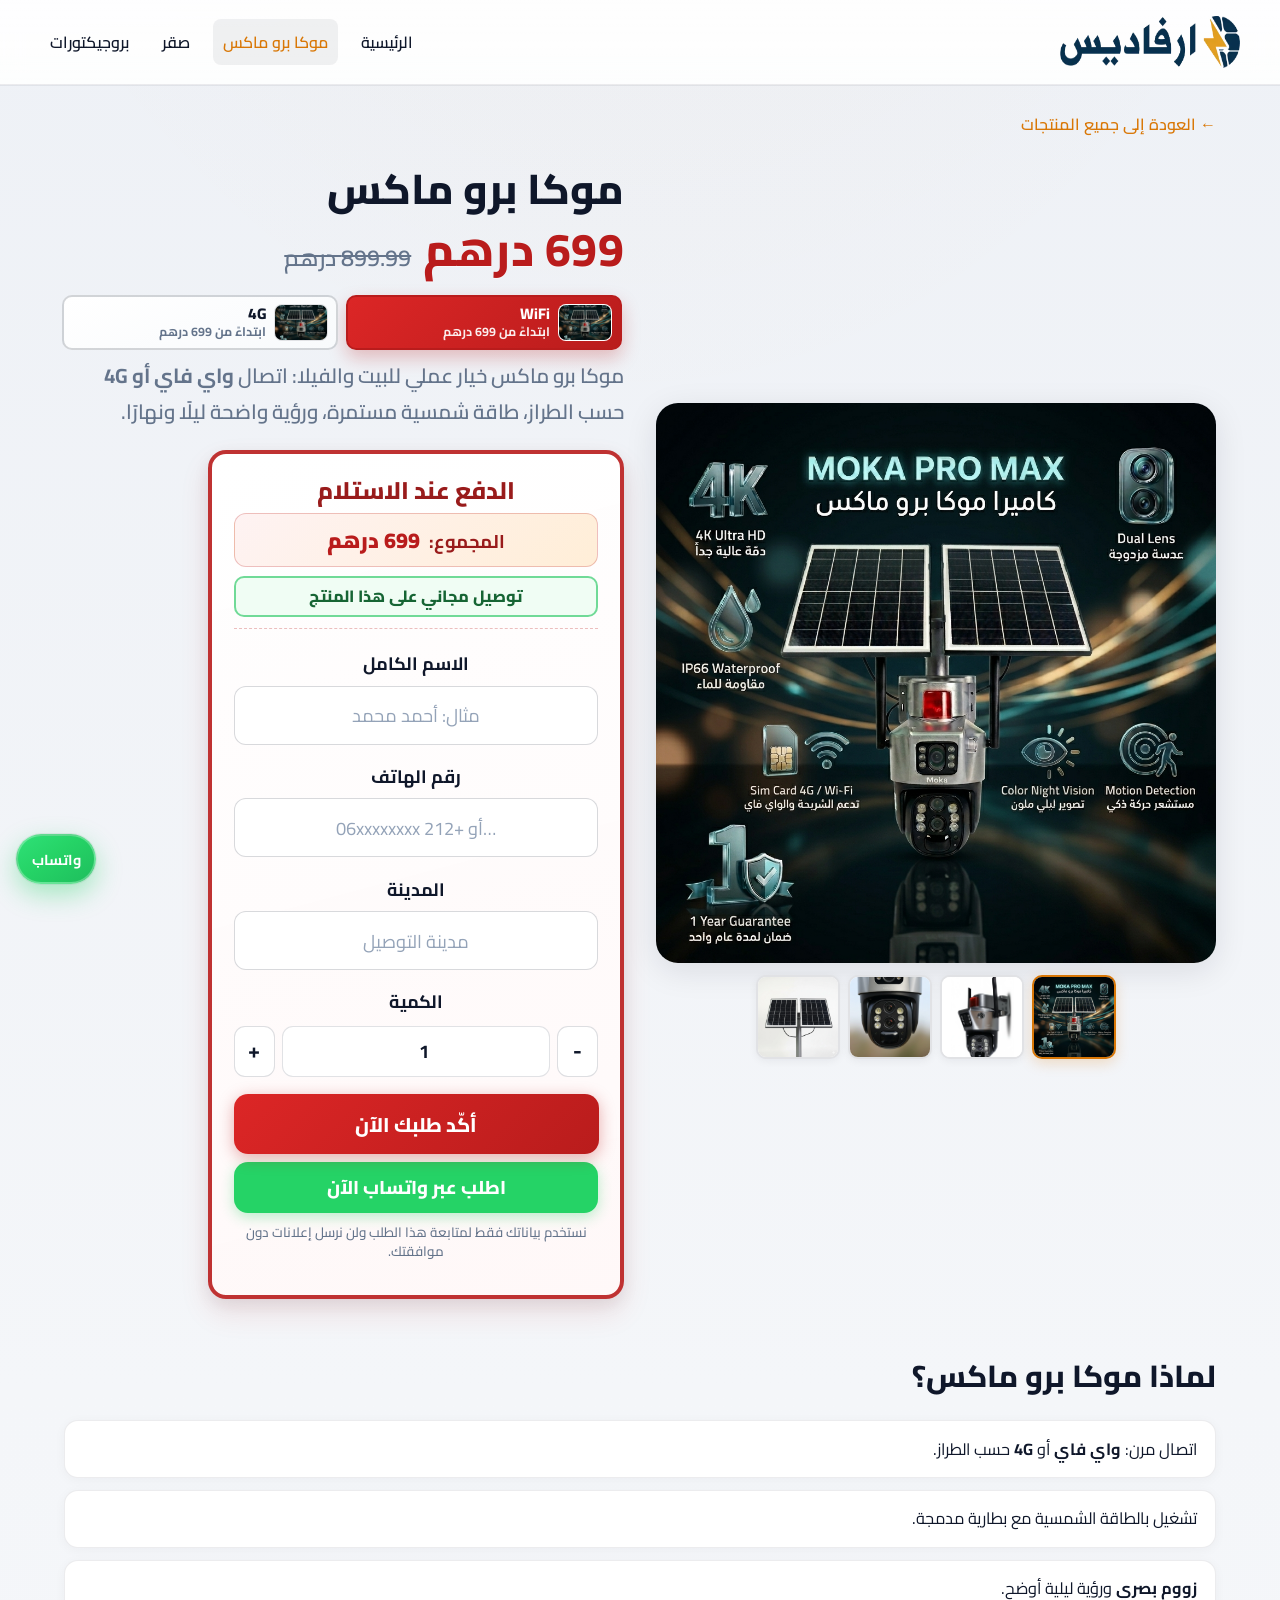
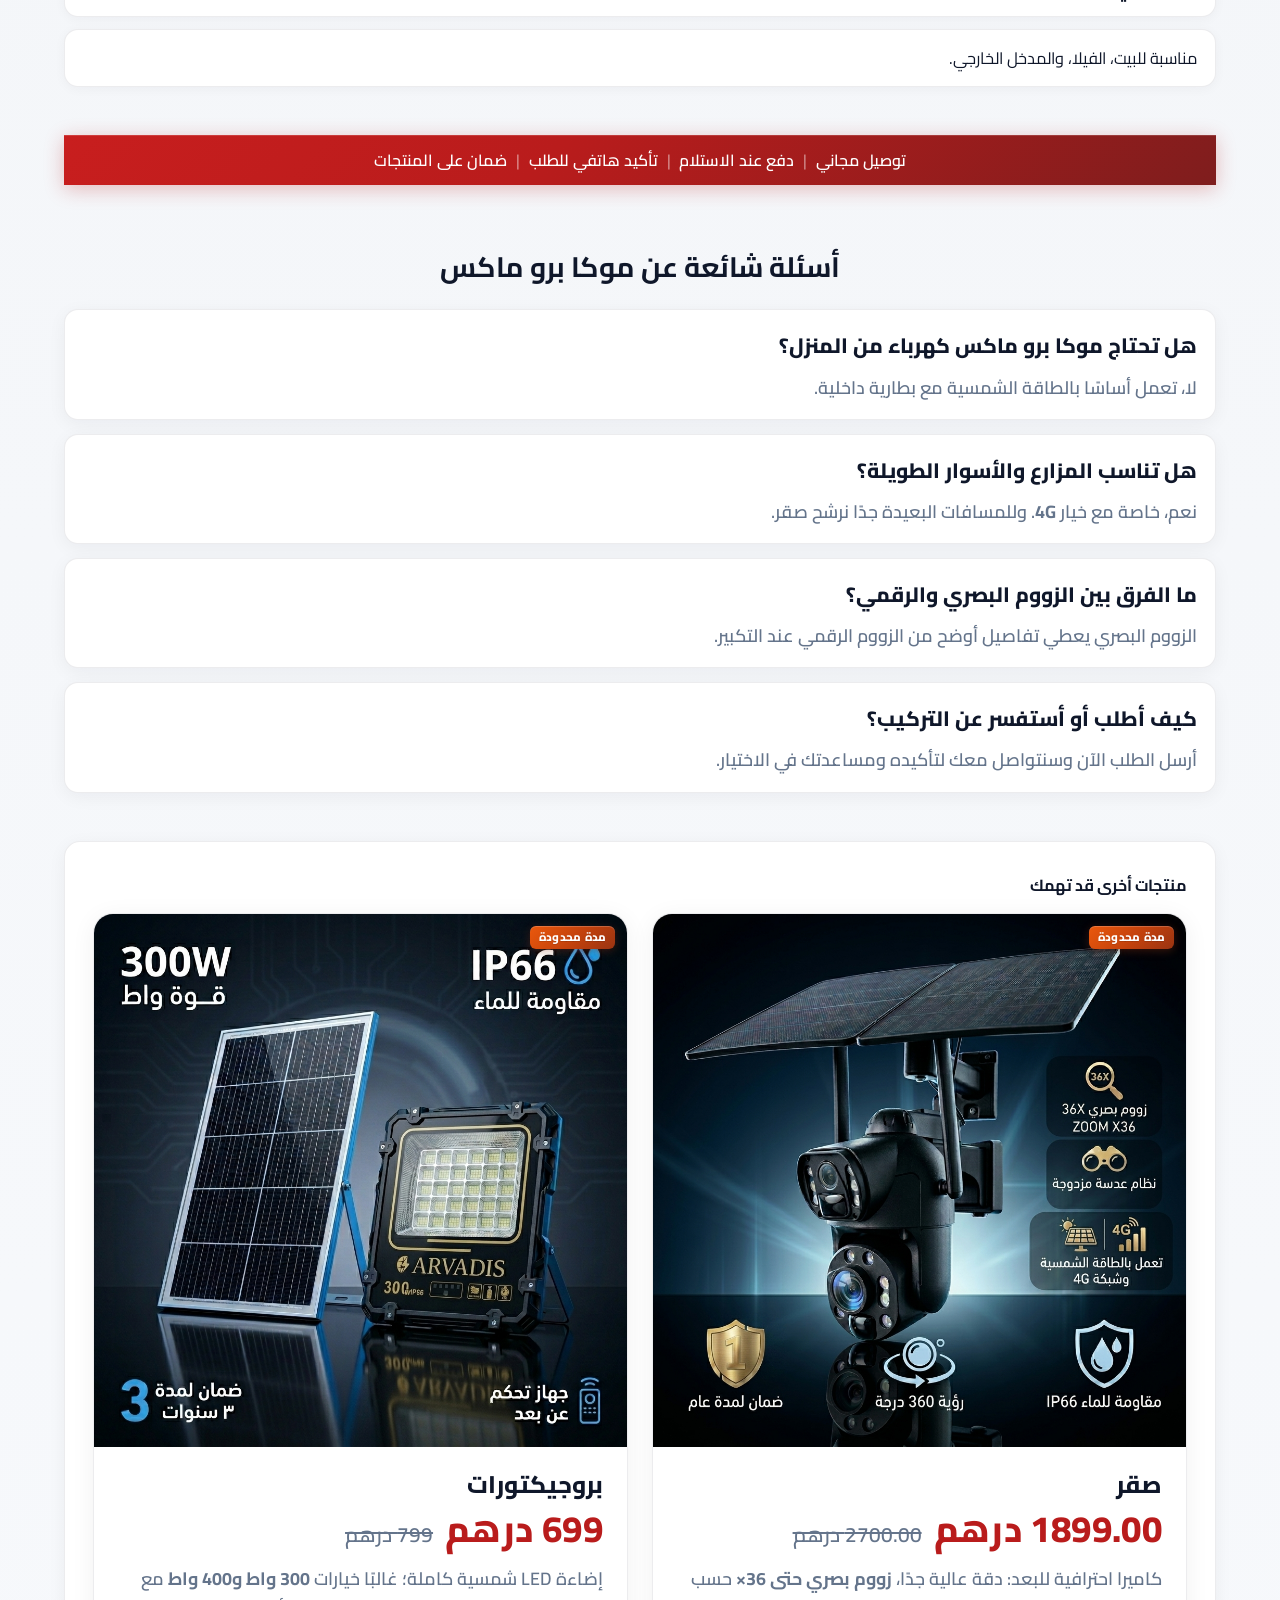
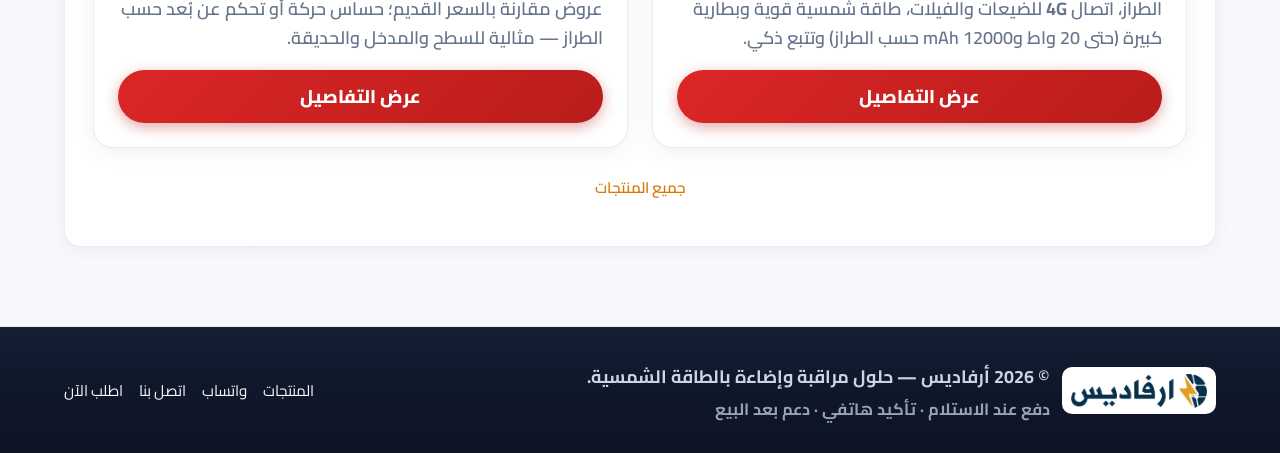
==== moka.html @ 44c6f528 "Use same image for Moka 4G variant. Set the Moka 4G variant thumbnail and selected image source to m" ====
<!DOCTYPE html>
<html lang="ar" dir="rtl">
  <head>
    <meta charset="UTF-8" />
    <meta
      name="viewport"
      content="width=device-width, initial-scale=1.0, viewport-fit=cover"
    />
    <meta name="theme-color" content="#0f172a" />
    <meta
      name="description"
      content="موكا برو ماكس من أرفاديس: كاميرا شمسية مع واي فاي أو 4G، لوحان شمسيان، زووم بصري ورؤية ليلية محسّنة. من 699 درهم."
    />
    <link rel="canonical" href="https://arvadis.ma/moka.html" />
    <meta property="og:type" content="product" />
    <meta property="og:locale" content="ar_MA" />
    <meta property="og:site_name" content="أرفاديس" />
    <meta property="og:title" content="موكا برو ماكس | أرفاديس" />
    <meta
      property="og:description"
      content="موكا برو ماكس: كاميرا شمسية للمنزل والفيلا مع الدفع عند الاستلام."
    />
    <meta property="og:url" content="https://arvadis.ma/moka.html" />
    <meta property="og:image" content="https://arvadis.ma/img/Moka%20Pro%20Max/MOKA.webp" />
    <meta name="twitter:card" content="summary_large_image" />
    <title>موكا برو ماكس | أرفاديس</title>
    <link rel="preconnect" href="https://fonts.googleapis.com" />
    <link rel="preconnect" href="https://fonts.gstatic.com" crossorigin />
    <link
      href="https://fonts.googleapis.com/css2?family=Cairo:wght@400;500;600;700&display=swap"
      rel="stylesheet"
    />
    <!-- Meta Pixel Code -->
    <script>
      !function(f,b,e,v,n,t,s)
      {if(f.fbq)return;n=f.fbq=function(){n.callMethod?
      n.callMethod.apply(n,arguments):n.queue.push(arguments)};
      if(!f._fbq)f._fbq=n;n.push=n;n.loaded=!0;n.version='2.0';
      n.queue=[];t=b.createElement(e);t.async=!0;
      t.src=v;s=b.getElementsByTagName(e)[0];
      s.parentNode.insertBefore(t,s)}(window, document,'script',
      'https://connect.facebook.net/en_US/fbevents.js');
      fbq('init', '1508733600781030');
      fbq('track', 'PageView');
    </script>
    <noscript><img height="1" width="1" style="display:none"
      src="https://www.facebook.com/tr?id=1508733600781030&ev=PageView&noscript=1"
    /></noscript>
    <!-- End Meta Pixel Code -->
    <link rel="stylesheet" href="site.css" />
    <script type="application/ld+json">
      {
        "@context": "https://schema.org",
        "@type": "Product",
        "name": "موكا برو ماكس",
        "image": ["https://arvadis.ma/img/Moka%20Pro%20Max/MOKA.webp"],
        "brand": { "@type": "Brand", "name": "أرفاديس" },
        "offers": {
          "@type": "Offer",
          "priceCurrency": "MAD",
          "price": "699",
          "availability": "https://schema.org/InStock"
        }
      }
    </script>
    <script type="application/ld+json">
      {
        "@context": "https://schema.org",
        "@type": "FAQPage",
        "mainEntity": [
          {
            "@type": "Question",
            "name": "هل تحتاج موكا برو ماكس كهرباء من المنزل؟",
            "acceptedAnswer": { "@type": "Answer", "text": "لا، التشغيل الأساسي بالطاقة الشمسية مع بطارية مدمجة." }
          },
          {
            "@type": "Question",
            "name": "كيف أطلب موكا برو ماكس؟",
            "acceptedAnswer": { "@type": "Answer", "text": "املأ نموذج الدفع عند الاستلام وسنتصل بك لتأكيد الطلب." }
          }
        ]
      }
    </script>
  </head>
  <body>
    <a class="skip-link" href="#main-content">تجاوز إلى المحتوى</a>
    <header class="site-header">
      <a class="brand" href="index.html" aria-label="أرفاديس — الرئيسية">
        <img src="ARVADIS-AR-logo.webp" alt="أرفاديس" width="180" height="52" />
      </a>

      <nav class="nav" aria-label="القائمة الرئيسية">
        <a class="nav-link" href="index.html">الرئيسية</a>
        <a
          class="nav-link nav-link--current"
          href="moka.html"
          aria-current="page"
          >موكا برو ماكس</a>
        <a class="nav-link" href="saqr.html">صقر</a>
        <a class="nav-link" href="projectors.html">بروجيكتورات</a>
      </nav>
    </header>

    <main id="main-content" tabindex="-1">
      <div class="landing landing--moka">
        <a class="lp-back" href="index.html#products">← العودة إلى جميع المنتجات</a>

        <section class="landing-hero" aria-labelledby="moka-hero-title">
          <div class="landing-hero__visual" data-lp-gallery>
            <figure class="landing-hero__media">
              <img
                class="lp-gallery__main"
                src="img/Moka Pro Max/MOKA.webp"
                alt="موكا برو ماكس — كاميرا بالطاقة الشمسية"
                width="800"
                height="600"
                decoding="async"
              />
            </figure>
            <div class="lp-thumbs" role="group" aria-label="معرض صور المنتج">
              <button
                type="button"
                class="lp-thumb is-active"
                data-lp-src="img/Moka Pro Max/MOKA.webp"
                data-lp-alt="موكا برو ماكس — الصورة الرئيسية"
                aria-label="عرض: الصورة الرئيسية"
                aria-pressed="true"
              >
                <img src="img/Moka Pro Max/MOKA.webp" alt="" width="120" height="90" loading="lazy" decoding="async" />
              </button>
              <button
                type="button"
                class="lp-thumb"
                data-lp-src="img/Moka Pro Max/3-lenses-2.webp"
                data-lp-alt="موكا برو ماكس — عدسات متعددة"
                aria-label="عرض: عدسات متعددة"
                aria-pressed="false"
              >
                <img src="img/Moka Pro Max/3-lenses-2.webp" alt="" width="120" height="90" loading="lazy" decoding="async" />
              </button>
              <button
                type="button"
                class="lp-thumb"
                data-lp-src="img/Moka Pro Max/G-1.webp"
                data-lp-alt="موكا برو ماكس — زاوية إضافية"
                aria-label="عرض: زاوية إضافية"
                aria-pressed="false"
              >
                <img src="img/Moka Pro Max/G-1.webp" alt="" width="120" height="90" loading="lazy" decoding="async" />
              </button>
              <button
                type="button"
                class="lp-thumb"
                data-lp-src="img/Moka Pro Max/F-2.webp"
                data-lp-alt="موكا برو ماكس — تفاصيل المنتج"
                aria-label="عرض: تفاصيل المنتج"
                aria-pressed="false"
              >
                <img src="img/Moka Pro Max/F-2.webp" alt="" width="120" height="90" loading="lazy" decoding="async" />
              </button>
            </div>
          </div>
          <div class="landing-hero__content" data-moka-root>
            <h1 id="moka-hero-title" class="landing-hero__title">موكا برو ماكس</h1>
            <p class="landing-hero__price">
              <span class="product-card__price-current"
                ><span data-moka-current dir="ltr">699</span>&nbsp;درهم</span>
              <span class="product-card__price-compare"
                ><span data-moka-compare dir="ltr">899.99</span>&nbsp;درهم</span>
            </p>
            <fieldset class="projector-picker__row">
              <legend class="visually-hidden">نوع موكا برو ماكس</legend>
              <label class="projector-picker__btn is-active">
                <input
                  class="projector-picker__input"
                  type="radio"
                  name="moka-variant-main"
                  data-moka-variant
                  data-current="699"
                  data-compare="899.99"
                  data-product-label="موكا برو ماكس — WiFi"
                  data-wa-href="https://wa.me/212691575625?text=%D9%85%D8%B1%D8%AD%D8%A8%D9%8B%D8%A7%D8%8C%20%D8%A3%D8%B1%D9%8A%D8%AF%20%D8%B7%D9%84%D8%A8%20%D9%85%D9%88%D9%83%D8%A7%20%D8%A8%D8%B1%D9%88%20%D9%85%D8%A7%D9%83%D8%B3%20WiFi%20%D9%85%D9%86%20%D8%A3%D8%B1%D9%81%D8%A7%D8%AF%D9%8A%D8%B3.%20%D8%A7%D9%84%D8%B1%D8%AC%D8%A7%D8%A1%20%D8%AA%D8%A3%D9%83%D9%8A%D8%AF%20%D8%A7%D9%84%D8%B3%D8%B9%D8%B1%20%D9%88%D8%A7%D9%84%D8%AA%D9%88%D8%B5%D9%8A%D9%84."
                  data-image-src="img/Moka Pro Max/MOKA.webp"
                  data-image-alt="موكا برو ماكس واي فاي"
                  checked
                />
                <span class="projector-picker__text">
                  <img
                    class="projector-picker__thumb"
                    src="img/Moka Pro Max/MOKA.webp"
                    alt=""
                    width="84"
                    height="58"
                    loading="lazy"
                    decoding="async"
                  />
                  <span class="projector-picker__meta">
                    <span class="projector-picker__label">WiFi</span>
                    <span class="projector-picker__sub">ابتداءً من 699 درهم</span>
                  </span>
                </span>
              </label>
              <label class="projector-picker__btn">
                <input
                  class="projector-picker__input"
                  type="radio"
                  name="moka-variant-main"
                  data-moka-variant
                  data-current="699"
                  data-compare="899.99"
                  data-product-label="موكا برو ماكس — 4G"
                  data-wa-href="https://wa.me/212691575625?text=%D9%85%D8%B1%D8%AD%D8%A8%D9%8B%D8%A7%D8%8C%20%D8%A3%D8%B1%D9%8A%D8%AF%20%D8%B7%D9%84%D8%A8%20%D9%85%D9%88%D9%83%D8%A7%20%D8%A8%D8%B1%D9%88%20%D9%85%D8%A7%D9%83%D8%B3%204G%20%D9%85%D9%86%20%D8%A3%D8%B1%D9%81%D8%A7%D8%AF%D9%8A%D8%B3.%20%D8%A7%D9%84%D8%B1%D8%AC%D8%A7%D8%A1%20%D8%AA%D8%A3%D9%83%D9%8A%D8%AF%20%D8%A7%D9%84%D8%B3%D8%B9%D8%B1%20%D9%88%D8%A7%D9%84%D8%AA%D9%88%D8%B5%D9%8A%D9%84."
                  data-image-src="img/Moka Pro Max/MOKA.webp"
                  data-image-alt="موكا برو ماكس 4G"
                />
                <span class="projector-picker__text">
                  <img
                    class="projector-picker__thumb"
                    src="img/Moka Pro Max/MOKA.webp"
                    alt=""
                    width="84"
                    height="58"
                    loading="lazy"
                    decoding="async"
                  />
                  <span class="projector-picker__meta">
                    <span class="projector-picker__label">4G</span>
                    <span class="projector-picker__sub">ابتداءً من 699 درهم</span>
                  </span>
                </span>
              </label>
            </fieldset>
            <p class="landing-hero__lead">
              موكا برو ماكس خيار عملي للبيت والفيلا: اتصال <strong>واي فاي أو 4G</strong>
              حسب الطراز، طاقة شمسية مستمرة، ورؤية واضحة ليلًا ونهارًا.
            </p>
            <div class="landing-hero__actions">
              <form
                class="cod-form"
                action="api/submit-cod.php"
                method="post"
                data-thank-you="thank-you-moka.html"
                data-sheet-key="moka"
                aria-label="طلب الدفع عند الاستلام — موكا برو ماكس"
              >
                <div class="cod-form__surface">
                  <div class="cod-form__header">
                    <p class="cod-form__title">الدفع عند الاستلام</p>
                    <p class="cod-form__hint">
                      املأ البيانات وسنتصل بك سريعًا لتأكيد الطلب. الدفع عند الاستلام.
                    </p>
                  </div>
                  <input type="hidden" name="product" value="موكا برو ماكس — WiFi" />
                  <div class="cod-form__fields">
                    <label class="cod-form__label">
                      <span class="cod-form__label-row">
                        <span class="cod-form__label-text">الاسم الكامل</span>
                        <span class="cod-form__req" aria-hidden="true">*</span>
                      </span>
                      <input
                        class="cod-form__input"
                        name="name"
                        type="text"
                        autocomplete="name"
                        placeholder="مثال: أحمد محمد"
                        required
                      />
                    </label>
                    <label class="cod-form__label">
                      <span class="cod-form__label-row">
                        <span class="cod-form__label-text">رقم الهاتف</span>
                        <span class="cod-form__req" aria-hidden="true">*</span>
                      </span>
                      <input
                        class="cod-form__input"
                      name="phone"
                      type="tel"
                      inputmode="tel"
                      autocomplete="tel"
                      placeholder="06xxxxxxxx أو +212…"
                      required
                      dir="rtl"
                      />
                    </label>
                    <label class="cod-form__label">
                      <span class="cod-form__label-row">
                        <span class="cod-form__label-text">المدينة</span>
                        <span class="cod-form__req" aria-hidden="true">*</span>
                      </span>
                      <input
                        class="cod-form__input"
                        name="city"
                        type="text"
                        autocomplete="address-level2"
                        placeholder="مدينة التوصيل"
                        required
                      />
                    </label>
                    <label class="cod-form__label cod-form__label--quantity">
                      <span class="cod-form__label-row">
                        <span class="cod-form__label-text">الكمية</span>
                        <span class="cod-form__req" aria-hidden="true">*</span>
                      </span>
                      <div class="cod-form__qty" data-qty-selector>
                        <button
                          type="button"
                          class="cod-form__qty-btn"
                          data-qty-action="decrease"
                          aria-label="تقليل الكمية"
                        >
                          -
                        </button>
                        <input
                          class="cod-form__qty-input"
                          name="quantity"
                          type="number"
                          min="1"
                          max="20"
                          step="1"
                          value="1"
                          inputmode="numeric"
                          required
                          aria-label="الكمية المطلوبة"
                        />
                        <button
                          type="button"
                          class="cod-form__qty-btn"
                          data-qty-action="increase"
                          aria-label="زيادة الكمية"
                        >
                          +
                        </button>
                      </div>
                    </label>
                  </div>
                  <button type="submit" class="cod-form__submit">أكّد طلبك الآن</button>
                  <a
                    class="cod-form__wa"
                    href="https://wa.me/212691575625?text=%D9%85%D8%B1%D8%AD%D8%A8%D9%8B%D8%A7%D8%8C%20%D8%A3%D8%B1%D9%8A%D8%AF%20%D8%B7%D9%84%D8%A8%20%D9%85%D9%88%D9%83%D8%A7%20%D8%A8%D8%B1%D9%88%20%D9%85%D8%A7%D9%83%D8%B3%20%D9%85%D9%86%20%D8%A3%D8%B1%D9%81%D8%A7%D8%AF%D9%8A%D8%B3.%20%D8%A7%D9%84%D8%B1%D8%AC%D8%A7%D8%A1%20%D8%AA%D8%A3%D9%83%D9%8A%D8%AF%20%D8%A7%D9%84%D8%B3%D8%B9%D8%B1%20%D9%88%D8%A7%D9%84%D8%AA%D9%88%D8%B5%D9%8A%D9%84."
                    target="_blank"
                    rel="noopener noreferrer"
                    aria-label="الطلب عبر واتساب — موكا برو ماكس"
                    >اطلب عبر واتساب الآن</a
                  >
                  <p class="cod-form__submit-note">
                    نستخدم بياناتك فقط لمتابعة هذا الطلب ولن نرسل إعلانات دون موافقتك.
                  </p>
                </div>
              </form>
            </div>
          </div>
        </section>

        <section class="lp-section" aria-labelledby="moka-features">
          <h2 id="moka-features" class="lp-section__title">لماذا موكا برو ماكس؟</h2>
          <ul class="lp-features">
            <li>اتصال مرن: <strong>واي فاي</strong> أو <strong>4G</strong> حسب الطراز.</li>
            <li>تشغيل بالطاقة الشمسية مع بطارية مدمجة.</li>
            <li><strong>زووم بصري</strong> ورؤية ليلية أوضح.</li>
            <li>مناسبة للبيت، الفيلا، والمدخل الخارجي.</li>
          </ul>
        </section>

        <section class="announcement-bar" aria-label="مزايا الطلب">
          <div class="announcement-bar__inner">
            <span class="announcement-bar__item">توصيل مجاني</span>
            <span class="announcement-bar__sep" aria-hidden="true">|</span>
            <span class="announcement-bar__item">دفع عند الاستلام</span>
            <span class="announcement-bar__sep" aria-hidden="true">|</span>
            <span class="announcement-bar__item">تأكيد هاتفي للطلب</span>
            <span class="announcement-bar__sep" aria-hidden="true">|</span>
            <span class="announcement-bar__item">ضمان على المنتجات</span>
          </div>
        </section>

        <section class="faq" id="faq" aria-labelledby="moka-faq-title">
          <h2 class="faq__title" id="moka-faq-title">أسئلة شائعة عن موكا برو ماكس</h2>
          <div class="faq__list">
            <article class="faq__item">
              <h3 class="faq__question">هل تحتاج موكا برو ماكس كهرباء من المنزل؟</h3>
              <p class="faq__answer">
                لا، تعمل أساسًا بالطاقة الشمسية مع بطارية داخلية.
              </p>
            </article>
            <article class="faq__item">
              <h3 class="faq__question">هل تناسب المزارع والأسوار الطويلة؟</h3>
              <p class="faq__answer">
                نعم، خاصة مع خيار <strong>4G</strong>. وللمسافات البعيدة جدًا نرشح صقر.
              </p>
            </article>
            <article class="faq__item">
              <h3 class="faq__question">ما الفرق بين الزووم البصري والرقمي؟</h3>
              <p class="faq__answer">
                الزووم البصري يعطي تفاصيل أوضح من الزووم الرقمي عند التكبير.
              </p>
            </article>
            <article class="faq__item">
              <h3 class="faq__question">كيف أطلب أو أستفسر عن التركيب؟</h3>
              <p class="faq__answer">
                أرسل الطلب الآن وسنتواصل معك لتأكيده ومساعدتك في الاختيار.
              </p>
            </article>
          </div>
        </section>

        <section class="lp-related" aria-labelledby="moka-related">
          <h2 id="moka-related" class="lp-related__title">منتجات أخرى قد تهمك</h2>
          <div class="product-grid">
            <article class="product-card">
              <div class="product-card__media">
                <a
                  class="product-card__media-link"
                  href="saqr.html"
                  aria-label="صقر — التفاصيل الكاملة"
                >
                  <img
                    src="img/Saqr/SAQR.webp"
                    alt="صقر — كاميرا شمسية احترافية"
                    loading="lazy"
                    decoding="async"
                  />
                </a>
              </div>
              <div class="product-card__body">
                <h3 class="product-card__title">
                  <a class="product-card__title-link" href="saqr.html">صقر</a>
                </h3>
                <p class="product-card__price">
                  <span class="product-card__price-current"
                    ><span dir="ltr">1899.00</span>&nbsp;درهم</span
                  >
                  <span class="product-card__price-compare"
                    ><span dir="ltr">2700.00</span>&nbsp;درهم</span
                  >
                </p>
                <p class="product-card__subtitle">
                  كاميرا احترافية للبعد: دقة عالية جدًا، <strong>زووم بصري حتى 36×</strong>
                  حسب الطراز، اتصال <strong>4G</strong> للضيعات والفيلات، طاقة شمسية قوية
                  وبطارية كبيرة (حتى 20 واط و12000 mAh حسب الطراز) وتتبع ذكي.
                </p>
                <div class="product-card__actions">
                  <a
                    class="nav-cta product-card__cta-full"
                    href="saqr.html"
                    >عرض التفاصيل</a>
                </div>
              </div>
              <span class="product-card__badge">مدة محدودة</span>
            </article>

            <article class="product-card">
              <div class="product-card__media">
                <a
                  class="product-card__media-link"
                  href="projectors.html"
                  aria-label="بروجيكتورات — التفاصيل الكاملة"
                >
                  <img
                    src="img/Projectors/300W.webp"
                    alt="بروجيكتور LED شمسي"
                    loading="lazy"
                    decoding="async"
                  />
                </a>
              </div>
              <div class="product-card__body">
                <h3 class="product-card__title">
                  <a class="product-card__title-link" href="projectors.html"
                    >بروجيكتورات</a>
                </h3>
                <p class="product-card__price">
                  <span class="product-card__price-current"
                    ><span dir="ltr">699</span>&nbsp;درهم</span
                  >
                  <span class="product-card__price-compare"
                    ><span dir="ltr">799</span>&nbsp;درهم</span
                  >
                </p>
                <p class="product-card__subtitle">
                  إضاءة LED شمسية كاملة؛ غالبًا خيارات <strong>300 واط و400 واط</strong>
                  مع عروض مقارنة بالسعر القديم؛ حساس حركة أو تحكم عن بُعد حسب الطراز
                  — مثالية للسطح والمدخل والحديقة.
                </p>
                <div class="product-card__actions">
                  <a
                    class="nav-cta product-card__cta-full"
                    href="projectors.html"
                    >عرض التفاصيل</a>
                </div>
              </div>
              <span class="product-card__badge">مدة محدودة</span>
            </article>
          </div>
          <p class="lp-related__all-products">
            <a href="index.html#products">جميع المنتجات</a>
          </p>
        </section>
      </div>
    </main>

    <footer class="site-footer" id="contact" aria-label="تذييل الصفحة">
      <div class="site-footer__inner">
        <div class="site-footer__brand-wrap">
          <span class="site-footer__logo-wrap">
            <img
              class="site-footer__logo"
              src="ARVADIS-AR-logo.webp"
              alt="أرفاديس"
              width="120"
              height="34"
            />
          </span>
          <div class="site-footer__text-col">
            <p class="site-footer__brand">
              © 2026 أرفاديس — حلول مراقبة وإضاءة بالطاقة الشمسية.
            </p>
            <p class="site-footer__tagline">
              دفع عند الاستلام · تأكيد هاتفي · دعم بعد البيع
            </p>
          </div>
        </div>
        <div class="site-footer__links">
          <a class="site-footer__link" href="index.html#products">المنتجات</a>
          <a
            class="site-footer__link"
            href="https://wa.me/212691575625?text=%D9%85%D8%B1%D8%AD%D8%A8%D9%8B%D8%A7%D8%8C%20%D8%A3%D8%B1%D9%8A%D8%AF%20%D8%B7%D9%84%D8%A8%20%D9%85%D9%88%D9%83%D8%A7%20%D8%A8%D8%B1%D9%88%20%D9%85%D8%A7%D9%83%D8%B3%20%D9%85%D9%86%20%D8%A3%D8%B1%D9%81%D8%A7%D8%AF%D9%8A%D8%B3.%20%D8%A7%D9%84%D8%B1%D8%AC%D8%A7%D8%A1%20%D8%AA%D8%A3%D9%83%D9%8A%D8%AF%20%D8%A7%D9%84%D8%B3%D8%B9%D8%B1%20%D9%88%D8%A7%D9%84%D8%AA%D9%88%D8%B5%D9%8A%D9%84."
            target="_blank"
            rel="noopener noreferrer"
            >واتساب</a
          >
          <a class="site-footer__link" href="tel:+212691575625">اتصل بنا</a>
          <a class="site-footer__link" href="#contact">اطلب الآن</a>
        </div>
      </div>
    </footer>

    <a
      class="whatsapp-float"
      id="whatsapp-float"
      href="https://wa.me/212691575625?text=%D9%85%D8%B1%D8%AD%D8%A8%D9%8B%D8%A7%D8%8C%20%D8%A3%D8%B1%D9%8A%D8%AF%20%D8%B7%D9%84%D8%A8%20%D9%85%D9%88%D9%83%D8%A7%20%D8%A8%D8%B1%D9%88%20%D9%85%D8%A7%D9%83%D8%B3%20%D9%85%D9%86%20%D8%A3%D8%B1%D9%81%D8%A7%D8%AF%D9%8A%D8%B3.%20%D8%A7%D9%84%D8%B1%D8%AC%D8%A7%D8%A1%20%D8%AA%D8%A3%D9%83%D9%8A%D8%AF%20%D8%A7%D9%84%D8%B3%D8%B9%D8%B1%20%D9%88%D8%A7%D9%84%D8%AA%D9%88%D8%B5%D9%8A%D9%84."
      target="_blank"
      rel="noopener noreferrer"
      aria-label="تواصل عبر واتساب — أرفاديس"
      >واتساب</a>

    <script src="lp-gallery.js"></script>
    <script src="moka-variants.js"></script>
    <script src="cod-submit.js?v=20260415"></script>
    <script src="floating-wa.js"></script>
  </body>
</html>
---- site.css ----
:root {
        --bg: #f4f6f9;
        --header-bg: rgba(255, 255, 255, 0.92);
        --surface: rgba(15, 23, 42, 0.06);
        --text: #0f172a;
        --muted: #64748b;
        --accent: #d97706;
        --accent-hover: #ea580c;
        --border: rgba(15, 23, 42, 0.08);
        --ease-smooth: cubic-bezier(0.33, 1, 0.68, 1);
      }

      *,
      *::before,
      *::after {
        box-sizing: border-box;
      }

           html {
        overflow-x: hidden;
        max-width: 100%;
        -webkit-text-size-adjust: 100%;
        scroll-behavior: smooth;
      }

      @media (prefers-reduced-motion: reduce) {
        html {
          scroll-behavior: auto;
        }

        .product-card,
        .hero__item img,
        .whatsapp-float,
        .nav-cta,
        .cod-form__submit,
        .cod-form__wa {
          transition: none !important;
        }

        .product-card:hover {
          transform: none;
        }

        .hero__item:hover img {
          transform: none;
        }

        .whatsapp-float:hover {
          --lift: 0px;
        }
      }

      ::selection {
        background: rgba(217, 119, 6, 0.22);
        color: var(--text);
      }

      body {
        margin: 0;
        font-family: "Cairo", system-ui, sans-serif;
        background-color: var(--bg);
        background-image:
          radial-gradient(
            ellipse 140% 90% at 50% -35%,
            rgba(217, 119, 6, 0.07),
            transparent 52%
          ),
          linear-gradient(180deg, #eef1f6 0%, var(--bg) 38%, #f7f9fc 100%);
        color: var(--text);
        min-height: 100vh;
        color-scheme: light;
        word-wrap: break-word;
        overflow-wrap: anywhere;
        overflow-x: hidden;
        width: 100%;
        max-width: 100%;
      }

      img {
        max-width: 100%;
        height: auto;
      }

      .site-header {
        position: sticky;
        top: 0;
        z-index: 100;
        display: flex;
        align-items: center;
        justify-content: space-between;
        gap: 1.5rem;
        padding: 1rem clamp(1rem, 4vw, 2.5rem);
        padding-top: max(1rem, env(safe-area-inset-top, 0px));
        padding-left: max(clamp(1rem, 4vw, 2.5rem), env(safe-area-inset-left, 0px));
        padding-right: max(
          clamp(1rem, 4vw, 2.5rem),
          env(safe-area-inset-right, 0px)
        );
        max-width: 100%;
        min-width: 0;
        background: linear-gradient(
          180deg,
          var(--header-bg) 0%,
          rgba(255, 255, 255, 0.88) 100%
        );
        box-shadow: 0 1px 0 rgba(15, 23, 42, 0.06);
        backdrop-filter: blur(12px);
        border-bottom: 1px solid var(--border);
      }

      /* RTL: أول عنصر يظهر يميناً — الشعار */
      .brand {
        flex-shrink: 0;
        display: flex;
        align-items: center;
        text-decoration: none;
      }

      .brand img {
        height: clamp(40px, 8vw, 52px);
        max-width: min(180px, 100%);
        width: auto;
        display: block;
      }

      /* القائمة على اليسار */
      .nav {
        display: flex;
        align-items: center;
        flex-wrap: nowrap;
        gap: clamp(0.35rem, 1.2vw, 0.75rem);
        justify-content: flex-end;
        white-space: nowrap;
      }

      .nav-link {
        font-family: "Cairo", sans-serif;
        font-weight: 600;
        font-size: clamp(0.875rem, 2vw, 1rem);
        color: var(--text);
        text-decoration: none;
        padding: 0.5rem 0.65rem;
        border-radius: 8px;
        transition: color 0.2s ease, background 0.2s ease;
      }

      .nav-link:hover {
        color: var(--accent);
        background: var(--surface);
      }

      .nav-link:focus-visible,
      .nav-cta:focus-visible,
      .brand:focus-visible,
      .product-card__title-link:focus-visible,
      .product-card__media-link:focus-visible,
      .product-card__cta-full:focus-visible,
      .site-footer__link:focus-visible,
      .lp-back:focus-visible,
      .lp-related__all-products a:focus-visible,
      .whatsapp-float:focus-visible {
        outline: 3px solid rgba(217, 119, 6, 0.55);
        outline-offset: 2px;
      }

      .nav-cta:focus-visible,
      .whatsapp-float:focus-visible {
        outline-color: rgba(252, 211, 77, 0.9);
      }

      .nav-cta {
        font-family: "Cairo", sans-serif;
        font-weight: 800;
        font-size: clamp(1rem, 2.2vw, 1.15rem);
        color: #fff;
        background: linear-gradient(135deg, #dc2626, #b91c1c);
        border: none;
        padding: 0.55rem 1.25rem;
        border-radius: 999px;
        cursor: pointer;
        text-decoration: none;
        display: inline-flex;
        align-items: center;
        justify-content: center;
        transition: transform 0.15s ease, box-shadow 0.2s ease;
        box-shadow: 0 4px 14px rgba(185, 28, 28, 0.38);
      }

      .nav-cta:hover {
        transform: translateY(-1px);
        box-shadow: 0 6px 20px rgba(185, 28, 28, 0.48);
        background: linear-gradient(135deg, #ef4444, #dc2626);
      }

      .nav-cta:active {
        transform: translateY(0);
      }

      @media (max-width: 768px) {
        .site-header {
          flex-direction: column;
          align-items: stretch;
          justify-content: center;
          gap: 0.75rem;
          padding-left: max(
            clamp(0.75rem, 4vw, 1.25rem),
            env(safe-area-inset-left, 0px)
          );
          padding-right: max(
            clamp(0.75rem, 4vw, 1.25rem),
            env(safe-area-inset-right, 0px)
          );
          padding-top: max(0.75rem, env(safe-area-inset-top, 0px));
        }

        .brand {
          justify-content: center;
          width: 100%;
        }

        .nav {
          width: 100%;
          display: flex;
          flex-wrap: nowrap;
          align-items: center;
          justify-content: center;
          white-space: normal;
          gap: 0.35rem 0.45rem;
          overflow-x: auto;
          scrollbar-width: none;
          -webkit-overflow-scrolling: touch;
          padding-bottom: 0.15rem;
        }

        .nav::-webkit-scrollbar {
          height: 0;
        }

        .nav-link,
        .nav-cta {
          font-size: clamp(0.68rem, 2.8vw, 0.85rem);
          padding: 0.4rem 0.5rem;
        }

        .nav-cta {
          padding-inline: 0.65rem;
        }
      }

      .visually-hidden {
        position: absolute;
        width: 1px;
        height: 1px;
        padding: 0;
        margin: -1px;
        overflow: hidden;
        clip: rect(0, 0, 0, 0);
        white-space: nowrap;
        border: 0;
      }

      .skip-link {
        position: absolute;
        top: -120px;
        left: 50%;
        transform: translateX(-50%);
        z-index: 1000;
        padding: 0.65rem 1.15rem;
        font-family: "Cairo", sans-serif;
        font-weight: 700;
        font-size: 0.9rem;
        color: #fff;
        text-decoration: none;
        background: #0f172a;
        border-radius: 10px;
        box-shadow: 0 6px 24px rgba(15, 23, 42, 0.35);
        transition: top 0.2s ease;
      }

      .skip-link:focus {
        top: max(0.65rem, env(safe-area-inset-top, 0px));
        outline: 3px solid rgba(217, 119, 6, 0.65);
        outline-offset: 2px;
      }

      main {
        padding: clamp(0.75rem, 3vw, 1.5rem);
        padding-left: max(
          clamp(0.75rem, 3vw, 1.5rem),
          env(safe-area-inset-left, 0px)
        );
        padding-right: max(
          clamp(0.75rem, 3vw, 1.5rem),
          env(safe-area-inset-right, 0px)
        );
        max-width: 100%;
        min-width: 0;
      }

      .hero {
        margin: 0 auto;
        max-width: min(100%, 48rem);
        min-width: 0;
        width: 100%;
        display: flex;
        flex-direction: column;
        gap: clamp(0.875rem, 2.5vw, 1.5rem);
      }

      @media (min-width: 900px) {
        .hero {
          flex-direction: row;
          align-items: stretch;
          gap: clamp(1rem, 2.5vw, 1.5rem);
          max-width: min(100%, 84rem);
        }

        .hero__item {
          flex: 1 1 0;
          min-width: 0;
          aspect-ratio: 4 / 3;
        }
      }

      .hero__item {
        margin: 0;
        aspect-ratio: 16 / 9;
        border-radius: clamp(14px, 4vw, 22px);
        overflow: hidden;
        box-shadow:
          0 8px 32px rgba(15, 23, 42, 0.08),
          0 0 0 1px rgba(15, 23, 42, 0.04);
        line-height: 0;
      }

      .hero__item img {
        width: 100%;
        max-width: 100%;
        height: 100%;
        display: block;
        object-fit: cover;
        object-position: center;
        transition: transform 0.55s var(--ease-smooth);
      }

      @media (max-width: 767px) {
        .hero__item {
          aspect-ratio: auto;
        }

        .hero__item img {
          height: auto;
          object-fit: contain;
        }
      }

      @media (hover: hover) and (pointer: fine) {
        .hero__item:hover img {
          transform: scale(1.03);
        }
      }

      .announcement-bar {
        margin-top: clamp(1rem, 3vw, 1.5rem);
        margin-inline: 0;
        width: 100%;
        max-width: 100%;
        padding-top: clamp(0.65rem, 2vw, 0.85rem);
        padding-bottom: clamp(0.65rem, 2vw, 0.85rem);
        padding-left: max(
          clamp(0.75rem, 4vw, 1.5rem),
          env(safe-area-inset-left, 0px)
        );
        padding-right: max(
          clamp(0.75rem, 4vw, 1.5rem),
          env(safe-area-inset-right, 0px)
        );
        background: linear-gradient(135deg, #c81e1e 0%, #b91c1c 42%, #7f1d1d 100%);
        color: #fff;
        font-family: "Cairo", sans-serif;
        font-weight: 600;
        font-size: clamp(0.62rem, 2.6vw, 1rem);
        line-height: 1.45;
        box-shadow:
          0 4px 20px rgba(185, 28, 28, 0.28),
          inset 0 1px 0 rgba(255, 255, 255, 0.14);
        overflow-x: auto;
        overflow-y: hidden;
        -webkit-overflow-scrolling: touch;
        overscroll-behavior-x: contain;
        scrollbar-width: none;
      }

      .announcement-bar::-webkit-scrollbar {
        height: 0;
      }

      .announcement-bar__inner {
        width: max-content;
        margin-inline: auto;
        display: flex;
        flex-wrap: nowrap;
        align-items: center;
        justify-content: center;
        gap: 0.35rem 0.55rem;
        text-align: center;
      }

      .announcement-bar__item {
        flex-shrink: 0;
        white-space: nowrap;
      }

      @media (min-width: 640px) {
        .announcement-bar {
          overflow-x: visible;
        }

        .announcement-bar__inner {
          max-width: min(100%, 72rem);
        }
      }

      @media (max-width: 639px) {
        .announcement-bar {
          overflow-x: hidden;
          font-size: clamp(0.56rem, 2.2vw, 0.72rem);
          padding-top: 0.55rem;
          padding-bottom: 0.55rem;
        }

        .announcement-bar__inner {
          width: 100%;
          max-width: 100%;
          flex-wrap: wrap;
          gap: 0.2rem 0.45rem;
          justify-content: center;
        }

        .announcement-bar__item {
          white-space: normal;
          flex-shrink: 1;
        }

        .announcement-bar__sep {
          opacity: 0.6;
        }
      }

      .announcement-bar__sep {
        color: rgba(255, 255, 255, 0.55);
        font-weight: 400;
        user-select: none;
        flex-shrink: 0;
      }

      .products {
        max-width: min(100%, 72rem);
        margin-inline: auto;
        padding-block: clamp(2rem, 5vw, 3.5rem);
        padding-inline: 0;
        min-width: 0;
      }

      .products__intro {
        margin: 0 0 clamp(1.25rem, 4vw, 1.75rem);
        padding: clamp(1rem, 3vw, 1.35rem) clamp(1rem, 3vw, 1.5rem);
        font-family: "Cairo", sans-serif;
        font-weight: 600;
        font-size: clamp(1rem, 2.5vw, 1.15rem);
        color: var(--text);
        line-height: 1.6;
        text-align: center;
        max-width: 42rem;
        margin-inline: auto;
        background: rgba(255, 255, 255, 0.72);
        border: 1px solid rgba(15, 23, 42, 0.07);
        border-radius: clamp(14px, 3vw, 20px);
        box-shadow:
          0 4px 24px rgba(15, 23, 42, 0.05),
          0 0 0 1px rgba(255, 255, 255, 0.5) inset;
        backdrop-filter: blur(8px);
      }

      .products__intro strong {
        color: #b45309;
        font-weight: 700;
      }

      .faq {
        max-width: min(100%, 72rem);
        margin: clamp(2rem, 5vw, 3.5rem) auto 0;
        min-width: 0;
      }

      .faq__title {
        margin: 0 0 1rem;
        font-family: "Cairo", sans-serif;
        font-weight: 700;
        font-size: clamp(1.35rem, 3vw, 1.75rem);
        text-align: center;
      }

      .faq__list {
        display: grid;
        gap: 0.85rem;
      }

      .faq__item {
        background: #fff;
        border: 1px solid var(--border);
        border-radius: 14px;
        padding: 1rem 1.1rem;
        box-shadow: 0 4px 18px rgba(15, 23, 42, 0.05);
        transition: border-color 0.2s ease, box-shadow 0.2s ease;
      }

      @media (hover: hover) and (pointer: fine) {
        .faq__item:hover {
          border-color: rgba(217, 119, 6, 0.22);
          box-shadow: 0 8px 28px rgba(15, 23, 42, 0.07);
        }
      }

      .faq__question {
        margin: 0 0 0.45rem;
        font-family: "Cairo", sans-serif;
        font-size: clamp(1.12rem, 2.5vw, 1.3rem);
        font-weight: 800;
      }

      .faq__answer {
        margin: 0;
        font-family: "Cairo", sans-serif;
        color: var(--muted);
        font-size: clamp(1rem, 2.2vw, 1.12rem);
        font-weight: 600;
        line-height: 1.7;
      }

      .site-footer {
        margin-top: clamp(2rem, 5vw, 3.5rem);
        margin-inline: 0;
        width: 100%;
        max-width: 100%;
        background: linear-gradient(180deg, #131f35 0%, #0f172a 48%, #0c1424 100%);
        color: #e2e8f0;
        border-top: 1px solid rgba(255, 255, 255, 0.06);
        box-shadow: 0 -1px 0 rgba(217, 119, 6, 0.12);
        padding-top: clamp(1.25rem, 3vw, 2rem);
        padding-left: max(
          clamp(0.75rem, 4vw, 1.5rem),
          env(safe-area-inset-left, 0px)
        );
        padding-right: max(
          clamp(0.75rem, 4vw, 1.5rem),
          env(safe-area-inset-right, 0px)
        );
        padding-bottom: max(
          clamp(1.25rem, 3vw, 2rem),
          env(safe-area-inset-bottom, 0px)
        );
      }

      .site-footer__inner {
        max-width: min(100%, 72rem);
        margin-inline: auto;
        display: flex;
        flex-direction: column;
        align-items: flex-start;
        gap: 0.9rem;
      }

      .site-footer__brand {
        margin: 0;
        font-family: "Cairo", sans-serif;
        font-size: clamp(1rem, 2vw, 1.12rem);
        font-weight: 700;
        color: #cbd5e1;
        max-width: 100%;
      }

      .site-footer__text-col {
        display: flex;
        flex-direction: column;
        gap: 0.25rem;
        min-width: 0;
      }

      .site-footer__tagline {
        margin: 0;
        font-family: "Cairo", sans-serif;
        font-size: clamp(0.92rem, 1.9vw, 1.02rem);
        font-weight: 700;
        color: #94a3b8;
        line-height: 1.5;
        max-width: 26rem;
      }

      .site-footer__brand-wrap {
        display: flex;
        align-items: center;
        gap: 0.75rem;
        max-width: 100%;
        min-width: 0;
      }

      .site-footer__logo-wrap {
        flex-shrink: 0;
        display: inline-flex;
        align-items: center;
        justify-content: center;
        background: #fff;
        border-radius: 10px;
        padding: 0.4rem 0.55rem;
      }

      .site-footer__logo {
        height: 34px;
        width: auto;
        display: block;
      }

      .site-footer__links {
        display: flex;
        flex-wrap: wrap;
        gap: 0.65rem 1rem;
      }

      @media (min-width: 768px) {
        .site-footer__inner {
          flex-direction: row;
          align-items: center;
          justify-content: space-between;
        }

        .site-footer__links {
          justify-content: flex-start;
          margin-inline-start: auto;
        }
      }

      .site-footer__link {
        color: #f8fafc;
        text-decoration: none;
        font-family: "Cairo", sans-serif;
        font-size: 0.95rem;
        transition: opacity 0.2s ease;
      }

      .site-footer__link:hover,
      .site-footer__link:focus-visible {
        opacity: 0.85;
      }

      .whatsapp-float {
        --lift: 0px;
        position: fixed;
        left: max(1rem, env(safe-area-inset-left, 0px));
        bottom: max(1rem, env(safe-area-inset-bottom, 0px));
        z-index: 120;
        display: inline-flex;
        align-items: center;
        justify-content: center;
        min-width: 3.1rem;
        height: 3.1rem;
        padding-inline: 0.85rem;
        border-radius: 999px;
        background: linear-gradient(145deg, #2fe077 0%, #25d366 45%, #1ebe5d 100%);
        color: #fff;
        font-family: "Cairo", sans-serif;
        font-size: 0.9rem;
        font-weight: 700;
        text-decoration: none;
        border: 2px solid rgba(255, 255, 255, 0.28);
        box-shadow:
          0 10px 26px rgba(37, 211, 102, 0.38),
          0 0 0 1px rgba(15, 23, 42, 0.06);
        transform: translateY(calc(-1 * var(--lift)));
        transition:
          transform 0.2s var(--ease-smooth),
          box-shadow 0.2s ease;
      }

      .whatsapp-float:hover {
        --lift: 3px;
        box-shadow:
          0 16px 34px rgba(37, 211, 102, 0.48),
          0 0 0 1px rgba(15, 23, 42, 0.06);
      }

      @media (max-width: 640px) {
        .site-footer__inner {
          align-items: center;
          text-align: center;
        }

        .site-footer__brand-wrap {
          flex-direction: column;
          gap: 0.5rem;
        }

        .site-footer__links {
          justify-content: center;
          flex-wrap: wrap;
        }
      }

      .product-grid {
        display: grid;
        gap: clamp(1rem, 3vw, 1.5rem);
        grid-template-columns: 1fr;
        min-width: 0;
      }

      @media (min-width: 768px) {
        .product-grid {
          grid-template-columns: repeat(3, minmax(0, 1fr));
        }
      }

      .product-card {
        position: relative;
        display: flex;
        flex-direction: column;
        min-width: 0;
        width: 100%;
        max-width: 100%;
        background: #fff;
        border: 1px solid var(--border);
        border-radius: clamp(14px, 3vw, 20px);
        overflow: hidden;
        box-shadow: 0 4px 24px rgba(15, 23, 42, 0.06);
        transition:
          transform 0.22s var(--ease-smooth),
          box-shadow 0.22s ease,
          border-color 0.22s ease;
      }

      .product-card__badge {
        position: absolute;
        top: clamp(0.5rem, 2vw, 0.75rem);
        inset-inline-start: clamp(0.5rem, 2vw, 0.75rem);
        z-index: 4;
        padding: 0.28rem 0.55rem;
        font-family: "Cairo", sans-serif;
        font-size: clamp(0.65rem, 2.4vw, 0.72rem);
        font-weight: 800;
        line-height: 1.2;
        letter-spacing: 0.02em;
        color: #fff;
        text-align: center;
        text-shadow: 0 1px 0 rgba(0, 0, 0, 0.12);
        background: linear-gradient(135deg, #ea580c 0%, #c2410c 55%, #9a3412 100%);
        border-radius: 6px;
        box-shadow:
          0 2px 8px rgba(154, 52, 18, 0.35),
          inset 0 1px 0 rgba(255, 255, 255, 0.2);
        pointer-events: none;
        max-width: calc(100% - 1.25rem);
        overflow-wrap: anywhere;
      }

      .product-card:hover {
        transform: translateY(-4px);
        border-color: rgba(217, 119, 6, 0.2);
        box-shadow:
          0 16px 44px rgba(15, 23, 42, 0.11),
          0 0 0 1px rgba(217, 119, 6, 0.08);
      }

      .product-card__media {
        aspect-ratio: 1 / 1;
        background: linear-gradient(155deg, #e8eef6 0%, #f0f4fa 50%, #fafbfc 100%);
        overflow: hidden;
      }

      .product-card__media--placeholder {
        display: flex;
        align-items: center;
        justify-content: center;
        font-family: "Cairo", sans-serif;
        font-weight: 700;
        font-size: clamp(1.1rem, 3vw, 1.35rem);
        color: rgba(15, 23, 42, 0.18);
        letter-spacing: 0.02em;
      }

      .product-card__media img {
        width: 100%;
        max-width: 100%;
        height: 100%;
        object-fit: cover;
        display: block;
      }

      .product-card__body {
        padding: clamp(1.1rem, 3vw, 1.35rem) clamp(1.15rem, 3vw, 1.5rem)
          clamp(1.25rem, 3vw, 1.5rem);
        flex: 1;
        display: flex;
        flex-direction: column;
      }

      .product-card__title {
        margin: 0 0 0.4rem;
        font-family: "Cairo", sans-serif;
        font-weight: 800;
        font-size: clamp(1.25rem, 2.9vw, 1.5rem);
        color: var(--text);
        line-height: 1.35;
      }

      .product-card__price {
        margin: 0 0 0.65rem;
        display: flex;
        flex-wrap: wrap;
        align-items: baseline;
        gap: 0.5rem 0.75rem;
        font-family: "Cairo", sans-serif;
      }

      .product-card__price-current {
        font-weight: 800;
        font-size: clamp(1.6rem, 3.9vw, 2.3rem);
        line-height: 1.15;
        letter-spacing: 0.01em;
        color: #b91c1c;
        text-shadow: 0 1px 0 rgba(255, 255, 255, 0.5);
      }

      .product-card__price-compare {
        font-size: clamp(1.05rem, 2.5vw, 1.3rem);
        color: var(--muted);
        text-decoration: line-through;
        font-weight: 600;
      }

      [data-projector-root] {
        display: flex;
        flex-direction: column;
        align-items: stretch;
        width: 100%;
        max-width: 100%;
        min-width: 0;
      }

      #projectors [data-projector-root] {
        margin-top: auto;
      }

      #projectors .product-card__subtitle {
        flex: 0 1 auto;
      }

      .projector-picker__row {
        display: flex;
        flex-wrap: nowrap;
        gap: 0.5rem;
        margin-bottom: 0.65rem;
        padding: 0;
        border: 0;
        width: 100%;
        min-width: 0;
      }

      .projector-picker__btn {
        position: relative;
        flex: 1 1 0;
        min-width: 0;
        margin: 0;
      }

      .projector-picker__input {
        position: absolute;
        inline-size: 1px;
        block-size: 1px;
        opacity: 0;
        pointer-events: none;
      }

      .projector-picker__text {
        display: flex;
        align-items: center;
        gap: 0.55rem;
        width: 100%;
        padding: 0.42rem 0.5rem;
        font-family: "Cairo", sans-serif;
        font-weight: 600;
        font-size: 0.9rem;
        color: var(--text);
        background: linear-gradient(160deg, #fff 0%, #f8fafc 100%);
        border: 2px solid rgba(15, 23, 42, 0.18);
        border-radius: 10px;
        cursor: pointer;
        transition:
          border-color 0.15s ease,
          background 0.15s ease,
          color 0.15s ease,
          box-shadow 0.15s ease,
          transform 0.15s ease;
      }

      .projector-picker__btn:hover .projector-picker__text {
        border-color: rgba(185, 28, 28, 0.45);
        box-shadow: 0 6px 14px rgba(15, 23, 42, 0.08);
        transform: translateY(-1px);
      }

      .projector-picker__thumb {
        width: 3.35rem;
        height: 2.35rem;
        border-radius: 8px;
        border: 1px solid rgba(15, 23, 42, 0.12);
        object-fit: cover;
        background: #fff;
        flex-shrink: 0;
      }

      .projector-picker__meta {
        display: flex;
        flex-direction: column;
        align-items: flex-start;
        min-width: 0;
      }

      .projector-picker__label {
        font-size: 0.96rem;
        font-weight: 800;
        line-height: 1.2;
      }

      .projector-picker__sub {
        margin-top: 0.1rem;
        font-size: 0.78rem;
        font-weight: 700;
        color: #64748b;
        line-height: 1.2;
      }

      .projector-picker__btn.is-active .projector-picker__text {
        color: #fff;
        background: linear-gradient(135deg, #dc2626, #b91c1c);
        border-color: #b91c1c;
        box-shadow: 0 8px 18px rgba(185, 28, 28, 0.26);
      }

      .projector-picker__btn.is-active .projector-picker__sub {
        color: rgba(255, 255, 255, 0.92);
      }

      .projector-picker__btn.is-active .projector-picker__thumb {
        border-color: rgba(255, 255, 255, 0.72);
      }

      .projector-picker__input:focus-visible + .projector-picker__text {
        outline: 3px solid rgba(217, 119, 6, 0.55);
        outline-offset: 2px;
      }

      @media (max-width: 360px) {
        .projector-picker__row {
          flex-direction: column;
        }

        .projector-picker__btn {
          flex: none;
          width: 100%;
          padding-block: 0.55rem;
        }
      }

      .landing-hero__content .projector-picker__row {
        margin-bottom: 0.5rem;
      }

      .product-card__subtitle {
        margin: 0;
        font-family: "Cairo", sans-serif;
        font-weight: 600;
        font-size: clamp(1rem, 2.2vw, 1.12rem);
        color: var(--muted);
        line-height: 1.65;
        flex: 1;
      }

      .product-card__actions {
        margin-top: auto;
        padding-top: clamp(0.85rem, 2.5vw, 1.1rem);
      }

      .cod-form {
        width: 100%;
        margin: 0;
        padding: 0;
        border: none;
        background: transparent;
      }

      .cod-form--card {
        max-width: 100%;
        min-width: 0;
      }

      .cod-form__surface {
        padding: clamp(1.05rem, 3vw, 1.35rem);
        background: linear-gradient(
          165deg,
          rgba(255, 255, 255, 0.97) 0%,
          rgba(255, 248, 248, 0.98) 100%
        );
        border: 4px solid rgba(185, 28, 28, 0.9);
        border-radius: clamp(14px, 2.8vw, 18px);
        box-shadow:
          0 14px 30px rgba(185, 28, 28, 0.1),
          0 6px 16px rgba(15, 23, 42, 0.08);
      }

      .cod-form__header {
        margin-bottom: clamp(0.85rem, 2.2vw, 1.1rem);
        padding-bottom: 0.72rem;
        border-bottom: 1px dashed rgba(185, 28, 28, 0.28);
        text-align: right;
      }

      .cod-form__title {
        margin: 0 0 0.35rem;
        font-family: "Cairo", sans-serif;
        font-weight: 800;
        font-size: clamp(1.2rem, 2.8vw, 1.4rem);
        color: #991b1b;
        line-height: 1.35;
      }

      .cod-form__hint {
        margin: 0;
        font-family: "Cairo", sans-serif;
        font-size: clamp(1rem, 2.25vw, 1.15rem);
        font-weight: 800;
        color: #991b1b;
        line-height: 1.5;
        text-align: center;
        padding: 0.6rem 0.75rem;
        background: linear-gradient(135deg, rgba(254, 242, 242, 0.95), rgba(255, 237, 213, 0.95));
        border: 1px solid rgba(185, 28, 28, 0.24);
        border-radius: 12px;
      }

      .cod-form__hint-total-value {
        display: inline-block;
        margin-inline-start: 0.35rem;
        font-size: clamp(1.1rem, 2.5vw, 1.35rem);
        font-weight: 900;
        color: #b91c1c;
      }

      .cod-form__free-delivery {
        margin: 0.55rem 0 0;
        font-family: "Cairo", sans-serif;
        font-size: clamp(0.92rem, 2.05vw, 1.02rem);
        font-weight: 800;
        line-height: 1.4;
        text-align: center;
        color: #166534;
        background: rgba(240, 253, 244, 0.95);
        border: 2px solid rgba(34, 197, 94, 0.62);
        border-radius: 10px;
        padding: 0.45rem 0.65rem;
      }

      .cod-form__fields {
        display: flex;
        flex-direction: column;
        gap: clamp(0.75rem, 2.2vw, 0.95rem);
      }

      .cod-form__label {
        display: flex;
        flex-direction: column;
        gap: 0.35rem;
        text-align: right;
      }

      .cod-form__label-row {
        display: flex;
        align-items: baseline;
        justify-content: flex-start;
        gap: 0.35rem;
        flex-wrap: wrap;
      }

      .cod-form__label-text {
        font-family: "Cairo", sans-serif;
        font-size: clamp(0.98rem, 2.2vw, 1.12rem);
        font-weight: 700;
        color: var(--text);
      }

      .cod-form__req {
        display: none;
      }

      .cod-form__input {
        box-sizing: border-box;
        width: 100%;
        min-height: 3.2rem;
        padding: 0.72rem 1rem;
        font-family: "Cairo", sans-serif;
        font-size: clamp(1rem, 2.25vw, 1.14rem);
        color: var(--text);
        background: #fff;
        border: 1px solid rgba(15, 23, 42, 0.16);
        border-radius: 12px;
        transition: border-color 0.15s ease, box-shadow 0.15s ease;
      }

      .cod-form__input::placeholder {
        color: #94a3b8;
        opacity: 1;
        text-align: center;
      }

      .cod-form__input:hover {
        border-color: rgba(15, 23, 42, 0.2);
      }

      .cod-form__input:focus {
        outline: none;
        border-color: var(--accent);
        box-shadow: 0 0 0 3px rgba(217, 119, 6, 0.22);
      }

      .cod-form__input:focus-visible {
        border-color: var(--accent);
        box-shadow: 0 0 0 3px rgba(217, 119, 6, 0.28);
      }

      .cod-form__label--quantity {
        gap: 0.45rem;
      }

      .cod-form__qty {
        display: grid;
        grid-template-columns: 2.6rem minmax(0, 1fr) 2.6rem;
        align-items: center;
        gap: 0.45rem;
      }

      .cod-form__qty-btn {
        min-height: 3.2rem;
        border: 1px solid rgba(15, 23, 42, 0.14);
        border-radius: 11px;
        background: #fff;
        color: var(--text);
        font-family: "Cairo", sans-serif;
        font-size: 1.35rem;
        font-weight: 700;
        line-height: 1;
        cursor: pointer;
        transition: border-color 0.15s ease, box-shadow 0.15s ease, transform 0.12s ease;
      }

      .cod-form__qty-btn:hover {
        border-color: rgba(15, 23, 42, 0.25);
      }

      .cod-form__qty-btn:active {
        transform: scale(0.97);
      }

      .cod-form__qty-btn:focus-visible {
        outline: none;
        border-color: var(--accent);
        box-shadow: 0 0 0 3px rgba(217, 119, 6, 0.25);
      }

      .cod-form__qty-input {
        width: 100%;
        min-height: 3.2rem;
        border-radius: 11px;
        border: 1px solid rgba(15, 23, 42, 0.12);
        background: #fff;
        color: var(--text);
        font-family: "Cairo", sans-serif;
        font-size: clamp(1.02rem, 2.2vw, 1.16rem);
        font-weight: 700;
        text-align: center;
        transition: border-color 0.15s ease, box-shadow 0.15s ease;
      }

      .cod-form__qty-input:hover {
        border-color: rgba(15, 23, 42, 0.2);
      }

      .cod-form__qty-input:focus-visible {
        outline: none;
        border-color: var(--accent);
        box-shadow: 0 0 0 3px rgba(217, 119, 6, 0.22);
      }

      .cod-form__qty-input::-webkit-outer-spin-button,
      .cod-form__qty-input::-webkit-inner-spin-button {
        margin: 0;
      }

      .cod-form__submit:focus-visible {
        outline: 3px solid rgba(252, 211, 77, 0.85);
        outline-offset: 3px;
      }

      .cod-form__input[name="phone"] {
        direction: ltr;
        text-align: left;
      }

      .cod-form__submit {
        box-sizing: border-box;
        width: 100%;
        margin-top: clamp(0.85rem, 2.2vw, 1.05rem);
        padding: 0.72rem 1rem;
        min-height: 3.25rem;
        font-family: "Cairo", sans-serif;
        font-weight: 800;
        font-size: clamp(1.08rem, 2.35vw, 1.24rem);
        color: #fff;
        background: linear-gradient(135deg, #dc2626, #b91c1c);
        border: none;
        border-radius: 14px;
        cursor: pointer;
        box-shadow: 0 4px 16px rgba(185, 28, 28, 0.35);
        transition: box-shadow 0.2s ease, background 0.15s ease;
        animation: cta-float 1s ease-in-out infinite;
        will-change: transform;
      }

      @keyframes cta-float {
        0% {
          transform: translateY(0);
        }
        50% {
          transform: translateY(-4px);
        }
        100% {
          transform: translateY(0);
        }
      }

      .cod-form__submit:hover {
        box-shadow: 0 8px 22px rgba(185, 28, 28, 0.45);
        background: linear-gradient(135deg, #ef4444, #dc2626);
      }

      .cod-form__submit:active {
        animation-play-state: paused;
        transform: translateY(0);
      }

      .cod-form__wa {
        box-sizing: border-box;
        display: inline-flex;
        align-items: center;
        justify-content: center;
        width: 100%;
        margin-top: 0.55rem;
        padding: 0.65rem 1rem;
        min-height: 3.15rem;
        font-family: "Cairo", sans-serif;
        font-weight: 800;
        font-size: clamp(1.02rem, 2.25vw, 1.16rem);
        color: #fff;
        text-decoration: none;
        text-align: center;
        line-height: 1.3;
        background: #25d366;
        border: none;
        border-radius: 14px;
        cursor: pointer;
        box-shadow: 0 4px 14px rgba(37, 211, 102, 0.32);
        transition: transform 0.15s ease, box-shadow 0.2s ease, background 0.15s ease;
      }

      .cod-form__wa:hover {
        transform: translateY(-1px);
        box-shadow: 0 6px 18px rgba(37, 211, 102, 0.42);
        background: #20bd5a;
      }

      .cod-form__wa:active {
        transform: translateY(0);
      }

      .cod-form__wa:focus-visible {
        outline: 3px solid rgba(20, 184, 166, 0.65);
        outline-offset: 3px;
      }

      .cod-form__submit-note {
        display: block;
        margin-top: 0.62rem;
        font-family: "Cairo", sans-serif;
        font-size: 0.84rem;
        font-weight: 500;
        color: var(--muted);
        text-align: center;
        line-height: 1.4;
      }

      .cod-form__upsell {
        margin-top: 0.85rem;
        display: flex;
        align-items: center;
        gap: 0.65rem;
        padding: 0.72rem 0.8rem;
        border: 1px solid rgba(185, 28, 28, 0.2);
        border-radius: 12px;
        background: linear-gradient(145deg, rgba(255, 255, 255, 0.95), rgba(254, 242, 242, 0.92));
        cursor: pointer;
        transition: border-color 0.15s ease, box-shadow 0.15s ease, transform 0.15s ease;
      }

      .cod-form__upsell:hover {
        border-color: rgba(185, 28, 28, 0.38);
        box-shadow: 0 6px 16px rgba(185, 28, 28, 0.12);
      }

      .cod-form__upsell-checkbox {
        width: 1.1rem;
        height: 1.1rem;
        margin: 0;
        accent-color: #b91c1c;
        flex-shrink: 0;
      }

      .cod-form__upsell-content {
        display: flex;
        align-items: baseline;
        justify-content: space-between;
        gap: 0.5rem;
        width: 100%;
      }

      .cod-form__upsell-title {
        font-family: "Cairo", sans-serif;
        font-size: 0.88rem;
        font-weight: 700;
        color: var(--text);
        line-height: 1.45;
      }

      .cod-form__upsell-price {
        font-family: "Cairo", sans-serif;
        font-size: 0.84rem;
        font-weight: 700;
        color: #b91c1c;
        white-space: nowrap;
      }

      .cod-form__upsell:has(.cod-form__upsell-checkbox:checked) {
        border-color: rgba(185, 28, 28, 0.55);
        box-shadow:
          0 8px 20px rgba(185, 28, 28, 0.14),
          0 0 0 2px rgba(185, 28, 28, 0.1);
        transform: translateY(-1px);
      }

      .cod-form--card .cod-form__surface {
        padding: clamp(0.95rem, 2.4vw, 1.15rem);
      }

      .cod-form--card .cod-form__title {
        font-size: clamp(1.08rem, 2.45vw, 1.22rem);
      }

      .cod-form--card .cod-form__hint {
        font-size: clamp(0.9rem, 2.05vw, 1rem);
      }

      .cod-form--card .cod-form__fields {
        gap: 0.72rem;
      }

      .cod-form--card .cod-form__input {
        min-height: 3.05rem;
        padding: 0.66rem 0.92rem;
        font-size: clamp(1rem, 2.25vw, 1.08rem);
      }

      .cod-form--card .cod-form__qty {
        grid-template-columns: 2.4rem minmax(0, 1fr) 2.4rem;
      }

      .cod-form--card .cod-form__qty-btn,
      .cod-form--card .cod-form__qty-input {
        min-height: 3.05rem;
      }

      .cod-form--card .cod-form__submit {
        margin-top: 0.65rem;
        padding: 0.8rem 1.05rem;
        min-height: 3.2rem;
        border-radius: 14px;
        font-size: clamp(1.02rem, 2.25vw, 1.12rem);
      }

      .cod-form--card .cod-form__wa {
        margin-top: 0.5rem;
        padding: 0.78rem 1.05rem;
        min-height: 3.15rem;
        border-radius: 14px;
        font-size: clamp(1rem, 2.2vw, 1.08rem);
      }

      .cod-form--card .cod-form__submit-note {
        font-size: 0.65rem;
        margin-top: 0.4rem;
      }

      .product-card__media-link {
        display: block;
        height: 100%;
        text-decoration: none;
        color: inherit;
        cursor: pointer;
        line-height: 0;
      }

      .product-card__media-link.product-card__media--placeholder {
        line-height: normal;
      }

      .product-card__title-link {
        color: inherit;
        text-decoration: none;
      }

      .product-card__title-link:hover {
        color: var(--accent);
      }

      .lp-back {
        display: inline-flex;
        align-items: center;
        gap: 0.35rem;
        margin: 0 0 clamp(1rem, 3vw, 1.5rem);
        font-family: "Cairo", sans-serif;
        font-weight: 600;
        font-size: clamp(0.9rem, 2vw, 1rem);
        color: var(--accent);
        text-decoration: none;
      }

      .lp-back:hover {
        text-decoration: underline;
      }

      .landing {
        max-width: min(100%, 72rem);
        margin-inline: auto;
        min-width: 0;
      }

      .landing-hero {
        display: grid;
        gap: clamp(1.25rem, 4vw, 2rem);
        align-items: center;
        margin-bottom: clamp(2rem, 5vw, 3rem);
      }

      @media (min-width: 900px) {
        .landing-hero {
          grid-template-columns: minmax(0, 1fr) minmax(0, 1fr);
        }
      }

      @media (min-width: 901px) {
        .cod-form__header,
        .cod-form__label {
          text-align: center;
        }

        .cod-form__label-row {
          justify-content: center;
        }

        .cod-form__input[name="name"],
        .cod-form__input[name="city"] {
          text-align: center;
        }

        .cod-form__input[name="phone"] {
          direction: ltr;
          text-align: center;
        }
      }

      .landing-hero__content {
        min-width: 0;
        width: 100%;
      }

      .landing-hero__visual {
        display: flex;
        flex-direction: column;
        gap: 0.75rem;
        min-width: 0;
      }

      .lp-thumbs {
        display: flex;
        flex-wrap: wrap;
        align-items: center;
        justify-content: center;
        gap: 0.5rem;
        margin: 0;
        padding: 0;
      }

      .lp-thumb {
        display: block;
        padding: 0;
        margin: 0;
        border: 2px solid rgba(15, 23, 42, 0.12);
        border-radius: 10px;
        overflow: hidden;
        cursor: pointer;
        background: #fff;
        line-height: 0;
        box-shadow: 0 2px 8px rgba(15, 23, 42, 0.06);
        transition:
          border-color 0.2s ease,
          box-shadow 0.2s ease,
          opacity 0.2s ease;
      }

      .lp-thumb:hover {
        border-color: rgba(217, 119, 6, 0.45);
      }

      .lp-thumb.is-active {
        border-color: var(--accent);
        box-shadow: 0 4px 14px rgba(217, 119, 6, 0.22);
      }

      .lp-thumb:focus-visible {
        outline: 3px solid rgba(217, 119, 6, 0.55);
        outline-offset: 2px;
      }

      .lp-thumb img {
        width: clamp(3.75rem, 14vw, 5rem);
        height: clamp(3.75rem, 14vw, 5rem);
        object-fit: cover;
        display: block;
        pointer-events: none;
      }

      .landing-hero__media {
        margin: 0;
        min-width: 0;
        border-radius: clamp(14px, 3vw, 22px);
        overflow: hidden;
        aspect-ratio: 1 / 1;
        box-shadow: 0 8px 32px rgba(15, 23, 42, 0.1);
        background: linear-gradient(
          155deg,
          #e8eef6 0%,
          #f0f4fa 50%,
          #fafbfc 100%
        );
        line-height: 0;
      }

      .landing-hero__media img {
        width: 100%;
        height: 100%;
        object-fit: cover;
        display: block;
      }

      .landing-hero__media--placeholder {
        display: flex;
        align-items: center;
        justify-content: center;
        font-family: "Cairo", sans-serif;
        font-weight: 700;
        font-size: clamp(1.35rem, 3.5vw, 1.75rem);
        color: rgba(15, 23, 42, 0.2);
        letter-spacing: 0.02em;
      }

      .landing-hero__title {
        margin: 0 0 0.5rem;
        font-family: "Cairo", sans-serif;
        font-weight: 800;
        font-size: clamp(1.8rem, 4.5vw, 2.6rem);
        line-height: 1.25;
        color: var(--text);
      }

      .landing-hero__price {
        margin: 0 0 1rem;
        display: flex;
        flex-wrap: wrap;
        align-items: baseline;
        gap: 0.5rem 0.75rem;
        font-family: "Cairo", sans-serif;
      }

      .landing-hero__price .product-card__price-current {
        font-size: clamp(1.9rem, 4.9vw, 2.9rem);
      }

      .landing-hero__price .product-card__price-compare {
        font-size: clamp(1.15rem, 2.8vw, 1.45rem);
      }

      .landing-hero__lead {
        margin: 0 0 1.25rem;
        font-family: "Cairo", sans-serif;
        font-size: clamp(1.15rem, 2.8vw, 1.28rem);
        font-weight: 600;
        color: var(--muted);
        line-height: 1.75;
      }

      .landing-hero__actions {
        width: 100%;
        max-width: min(100%, 26rem);
        min-width: 0;
      }

      .landing-hero__actions .cod-form {
        max-width: 100%;
        min-width: 0;
      }

      .landing-hero__actions .cod-form__title {
        font-size: clamp(1.3rem, 2.9vw, 1.5rem);
      }

      .landing-hero__actions .cod-form__hint {
        font-size: clamp(1rem, 2.2vw, 1.15rem);
        font-weight: 700;
      }

      .landing-hero__actions .cod-form__input[name="phone"] {
        direction: ltr;
        text-align: left;
      }

      .landing-hero__actions .cod-form__label:has(input[name="phone"]) {
        direction: ltr;
        text-align: center;
      }

      .landing-hero__actions
        .cod-form__label:has(input[name="phone"])
        .cod-form__label-row {
        justify-content: center;
      }

      .lp-section {
        margin-bottom: clamp(2rem, 5vw, 3rem);
      }

      .lp-section__title {
        margin: 0 0 1rem;
        font-family: "Cairo", sans-serif;
        font-weight: 800;
        font-size: clamp(1.5rem, 3.5vw, 1.9rem);
        color: var(--text);
      }

      .lp-features {
        list-style: none;
        margin: 0;
        padding: 0;
        display: grid;
        gap: 0.75rem;
      }

      .lp-features li {
        margin: 0;
        padding: 0.95rem 1.1rem;
        font-family: "Cairo", sans-serif;
        font-size: clamp(0.95rem, 2.2vw, 1.02rem);
        line-height: 1.55;
        color: var(--text);
        background: #fff;
        border: 1px solid var(--border);
        border-radius: 14px;
        box-shadow: 0 2px 12px rgba(15, 23, 42, 0.04);
      }

      .lp-related {
        margin-top: clamp(2rem, 5vw, 3rem);
        padding: clamp(1.25rem, 3vw, 1.75rem);
        background: #fff;
        border: 1px solid var(--border);
        border-radius: 16px;
        box-shadow: 0 4px 18px rgba(15, 23, 42, 0.05);
      }

      .lp-related__title {
        margin: 0 0 0.85rem;
        font-family: "Cairo", sans-serif;
        font-weight: 700;
        font-size: 1rem;
        color: var(--text);
      }

      .lp-related .product-grid {
        margin-top: 0.35rem;
      }

      @media (min-width: 640px) {
        .lp-related .product-grid {
          grid-template-columns: repeat(2, minmax(0, 1fr));
        }
      }

      @media (min-width: 768px) {
        .lp-related .product-grid {
          grid-template-columns: repeat(2, minmax(0, 1fr));
        }
      }

      .lp-related__all-products {
        margin-top: clamp(1.1rem, 3vw, 1.5rem);
        text-align: center;
      }

      .lp-related__all-products a {
        font-family: "Cairo", sans-serif;
        font-weight: 600;
        font-size: 0.95rem;
        color: var(--accent);
        text-decoration: none;
      }

      .lp-related__all-products a:hover {
        text-decoration: underline;
      }

      .product-card__cta-full {
        box-sizing: border-box;
        width: 100%;
        justify-content: center;
      }

      .lp-related__links {
        display: flex;
        flex-wrap: wrap;
        gap: 0.5rem 0.75rem;
      }

      .lp-related__links a {
        font-family: "Cairo", sans-serif;
        font-weight: 600;
        font-size: 0.95rem;
        color: var(--accent);
        text-decoration: none;
      }

      .lp-related__links a:hover {
        text-decoration: underline;
      }

      .lp-related__sep {
        color: var(--muted);
        font-weight: 400;
        user-select: none;
      }

      .nav-link--current {
        color: var(--accent);
        background: var(--surface);
      }

      @media (max-width: 768px) {
        main {
          text-align: center;
          padding-top: 0.6rem;
        }

        .hero,
        .products,
        .products__intro,
        .faq,
        .landing-hero__content,
        .lp-section,
        .lp-related,
        .announcement-bar {
          text-align: center;
        }

        .landing {
          text-align: center;
        }

        .lp-back {
          display: flex;
          width: 100%;
          max-width: 100%;
          justify-content: flex-start;
          margin-inline: 0;
          align-self: stretch;
          text-align: start;
        }

        .landing-hero {
          justify-items: stretch;
          gap: clamp(0.9rem, 3.5vw, 1.25rem);
          margin-bottom: clamp(1.35rem, 4.2vw, 2rem);
        }

        .landing-hero__actions {
          margin-inline: auto;
          width: 100%;
          max-width: min(100%, 28rem);
          min-width: 0;
        }

        .landing-hero__price {
          justify-content: center;
          width: 100%;
        }

        .lp-section__title,
        .faq__title,
        .lp-related__title {
          text-align: center;
          margin-bottom: 0.65rem;
        }

        .lp-features li {
          text-align: center;
          padding: 0.72rem 0.82rem;
          border-radius: 12px;
          font-size: clamp(0.86rem, 2.2vw, 0.95rem);
        }

        .lp-related__links {
          justify-content: center;
        }

        .faq__question,
        .faq__answer {
          text-align: center;
        }

        .faq__item {
          padding: 0.82rem 0.9rem;
          border-radius: 12px;
        }

        .faq__question {
          font-size: 1.12rem;
          font-weight: 800;
          margin-bottom: 0.3rem;
        }

        .faq__answer {
          font-size: 0.98rem;
          font-weight: 600;
          line-height: 1.55;
        }

        .product-card__body {
          align-items: center;
        }

        .product-card__body > [data-projector-root],
        .product-card__body > .product-card__actions {
          align-self: stretch;
          width: 100%;
          max-width: 100%;
          min-width: 0;
        }

        .product-card__title,
        .product-card__subtitle {
          text-align: center;
        }

        .product-card__subtitle {
          font-size: 1rem;
          font-weight: 600;
          line-height: 1.45;
        }

        .product-card__price {
          justify-content: center;
        }

        .product-card__price-current {
          font-size: clamp(1.9rem, 7.2vw, 2.6rem);
        }

        .product-card__price-compare {
          font-size: clamp(1.2rem, 4.2vw, 1.55rem);
        }

        .landing-hero__price .product-card__price-current {
          font-size: clamp(2.2rem, 8.5vw, 3.1rem);
        }

        .landing-hero__price .product-card__price-compare {
          font-size: clamp(1.28rem, 4.8vw, 1.75rem);
        }

        #projectors .product-card__price {
          flex-wrap: wrap;
          width: 100%;
          justify-content: center;
        }

        .cod-form__header,
        .cod-form__label {
          text-align: center;
        }

        .cod-form__label-row {
          justify-content: center;
        }

        .cod-form__submit-note {
          text-align: center;
        }

        .cod-form__input[name="name"],
        .cod-form__input[name="city"] {
          text-align: center;
        }

        .cod-form__input[name="phone"] {
          direction: ltr;
          text-align: center;
        }

        .landing-hero__actions .cod-form__input[name="phone"] {
          direction: ltr;
          text-align: center;
        }

        .landing-hero__actions .cod-form__label:has(input[name="phone"]) {
          direction: ltr;
          text-align: center;
        }

        .landing-hero__actions
          .cod-form__label:has(input[name="phone"])
          .cod-form__label-row {
          justify-content: center;
        }

        .product-card__actions {
          padding-top: clamp(1.1rem, 3.5vw, 1.5rem);
        }

        .cod-form__surface {
          padding: clamp(1rem, 3.6vw, 1.2rem);
        }

        .cod-form--card .cod-form__surface {
          padding: clamp(1.05rem, 3.8vw, 1.35rem);
        }

        .cod-form__header {
          margin-bottom: clamp(0.75rem, 2.6vw, 0.95rem);
          padding-bottom: 0.65rem;
        }

        .cod-form__title {
          margin-bottom: 0.45rem;
        }

        .cod-form__fields {
          gap: clamp(0.72rem, 2.8vw, 0.95rem);
        }

        .cod-form--card .cod-form__fields {
          gap: clamp(0.88rem, 3vw, 1.05rem);
        }

        .cod-form__label {
          gap: 0.38rem;
        }

        .cod-form__input {
          min-height: 2.75rem;
          padding: 0.55rem 0.82rem;
        }

        .cod-form__qty {
          grid-template-columns: 2.65rem minmax(0, 1fr) 2.65rem;
          gap: 0.42rem;
        }

        .cod-form__qty-btn,
        .cod-form__qty-input {
          min-height: 2.75rem;
        }

        .cod-form--card .cod-form__input {
          min-height: 2.85rem;
          padding: 0.6rem 0.85rem;
        }

        .cod-form__submit {
          margin-top: clamp(0.75rem, 2.9vw, 1rem);
          padding: 0.7rem 1rem;
          min-height: 2.75rem;
        }

        .cod-form--card .cod-form__submit {
          margin-top: 0.95rem;
          padding: 0.75rem 1rem;
          min-height: 2.95rem;
        }

        .cod-form__submit-note {
          margin-top: 0.5rem;
          line-height: 1.45;
          font-size: 0.68rem;
        }

        .cod-form__upsell {
          margin-top: 1rem;
          justify-content: center;
          text-align: center;
        }

        .cod-form__upsell-content {
          flex-direction: column;
          align-items: center;
          gap: 0.2rem;
        }

        .cod-form--card .cod-form__submit-note {
          margin-top: 0.6rem;
          font-size: 0.72rem;
        }

        .product-card .product-card__actions {
          padding-top: 0.875rem;
          width: 100%;
          max-width: 100%;
        }

        .product-card .cod-form--card .cod-form__surface {
          padding: 1rem 1.02rem;
          border-radius: 14px;
        }

        .product-card .cod-form--card .cod-form__header {
          margin-bottom: 0.65rem;
          padding-bottom: 0.55rem;
        }

        .product-card .cod-form--card .cod-form__title {
          font-size: 1.16rem;
          margin-bottom: 0.25rem;
        }

        .product-card .cod-form--card .cod-form__hint {
          font-size: 0.98rem;
          line-height: 1.45;
        }

        .product-card .cod-form--card .cod-form__fields {
          gap: 0.65rem;
        }

        .product-card .cod-form--card .cod-form__label {
          gap: 0.35rem;
        }

        .product-card .cod-form--card .cod-form__label-text {
          font-size: 0.98rem;
        }

        .product-card .cod-form--card .cod-form__input {
          min-height: 3.2rem;
          padding: 0.72rem 0.95rem;
          font-size: 1.06rem;
          border-radius: 12px;
        }

        .product-card .cod-form--card .cod-form__qty {
          grid-template-columns: 2.75rem minmax(0, 1fr) 2.75rem;
          gap: 0.4rem;
        }

        .product-card .cod-form--card .cod-form__qty-btn,
        .product-card .cod-form--card .cod-form__qty-input {
          min-height: 3.15rem;
          border-radius: 10px;
        }

        .product-card .cod-form--card .cod-form__submit {
          margin-top: 0.75rem;
          padding: 0.85rem 1.05rem;
          min-height: 3.25rem;
          font-size: 1.08rem;
          border-radius: 14px;
        }

        .product-card .cod-form--card .cod-form__wa {
          margin-top: 0.55rem;
          padding: 0.82rem 1.05rem;
          min-height: 3.15rem;
          font-size: 1.05rem;
          border-radius: 14px;
        }

        .product-card .cod-form--card .cod-form__submit-note {
          margin-top: 0.45rem;
          font-size: 0.8rem;
          line-height: 1.45;
        }

        .product-card .cod-form--card .cod-form__input[name="name"],
        .product-card .cod-form--card .cod-form__input[name="city"],
        .product-card .cod-form--card .cod-form__input[name="phone"] {
          text-align: center;
        }

        .product-card .cod-form--card .cod-form__header,
        .product-card .cod-form--card .cod-form__label {
          text-align: center;
        }

        .product-card .cod-form--card .cod-form__label-row {
          justify-content: center;
        }
      }
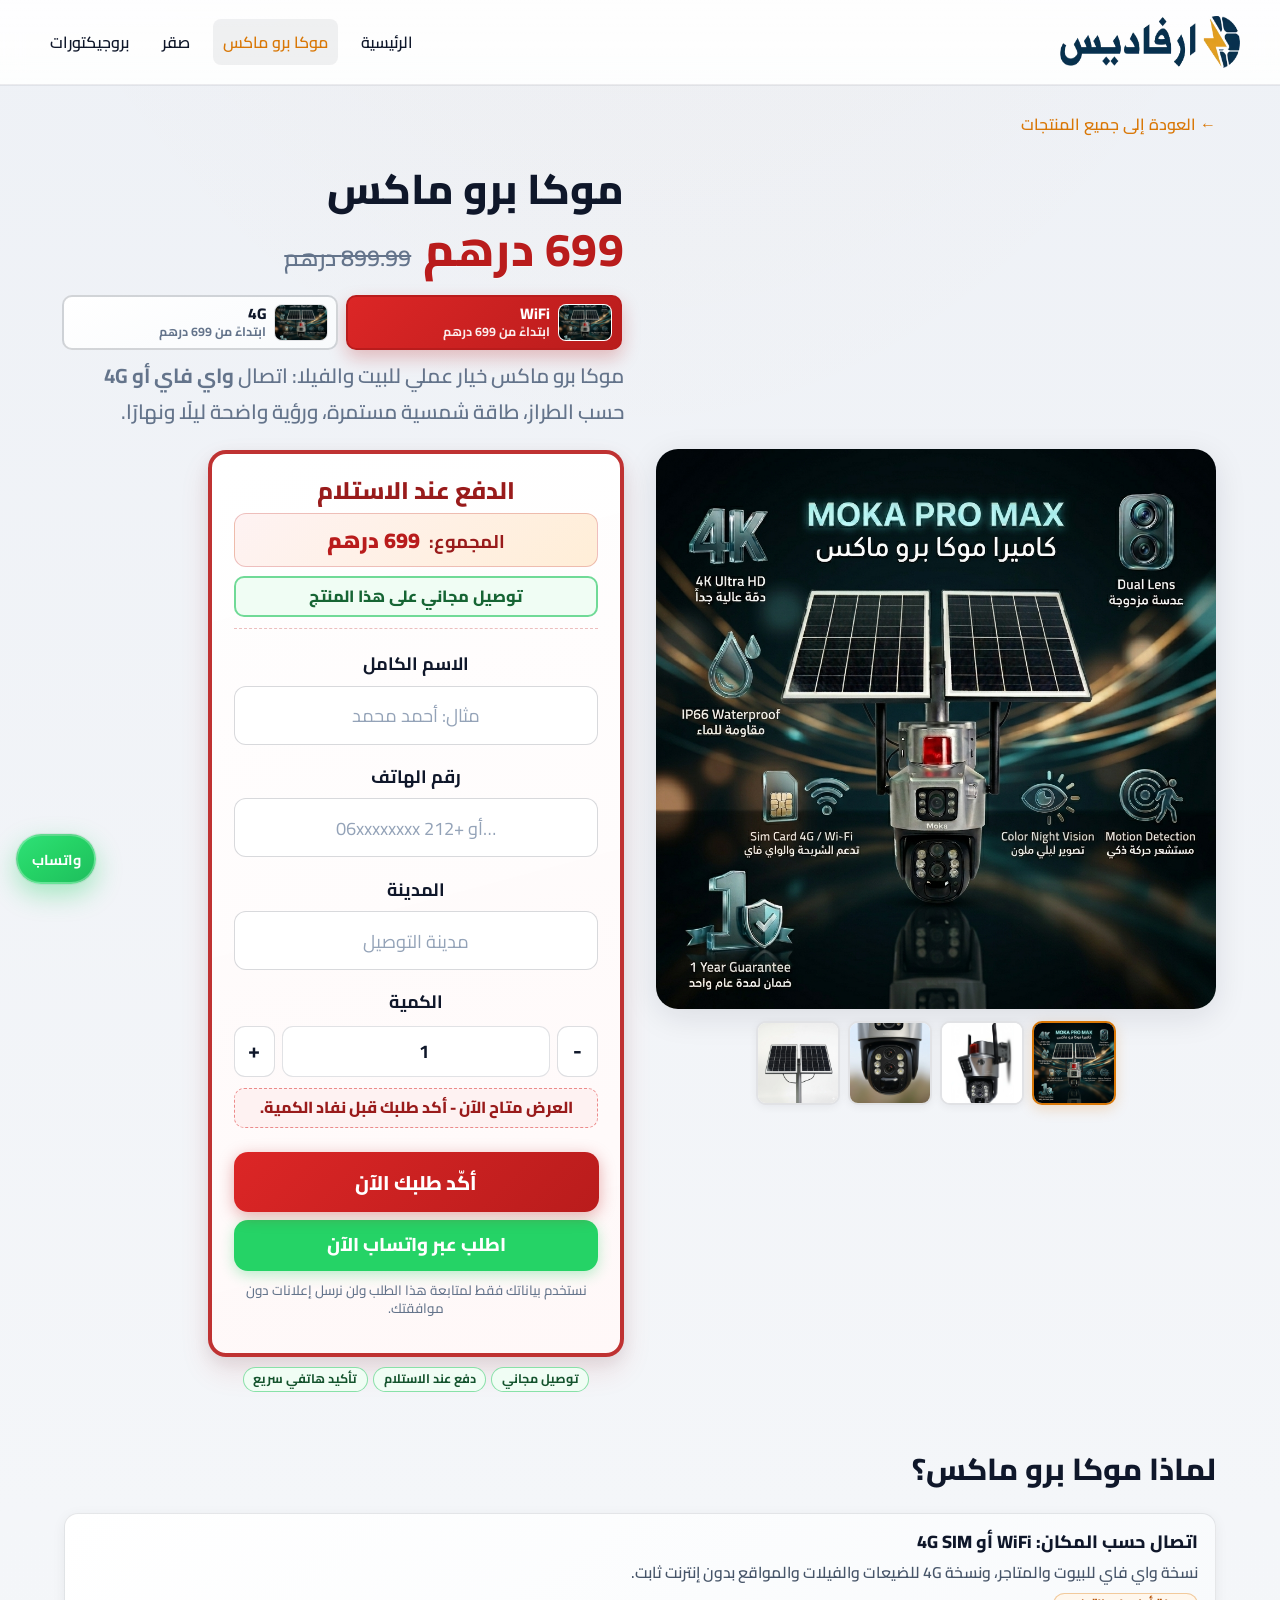
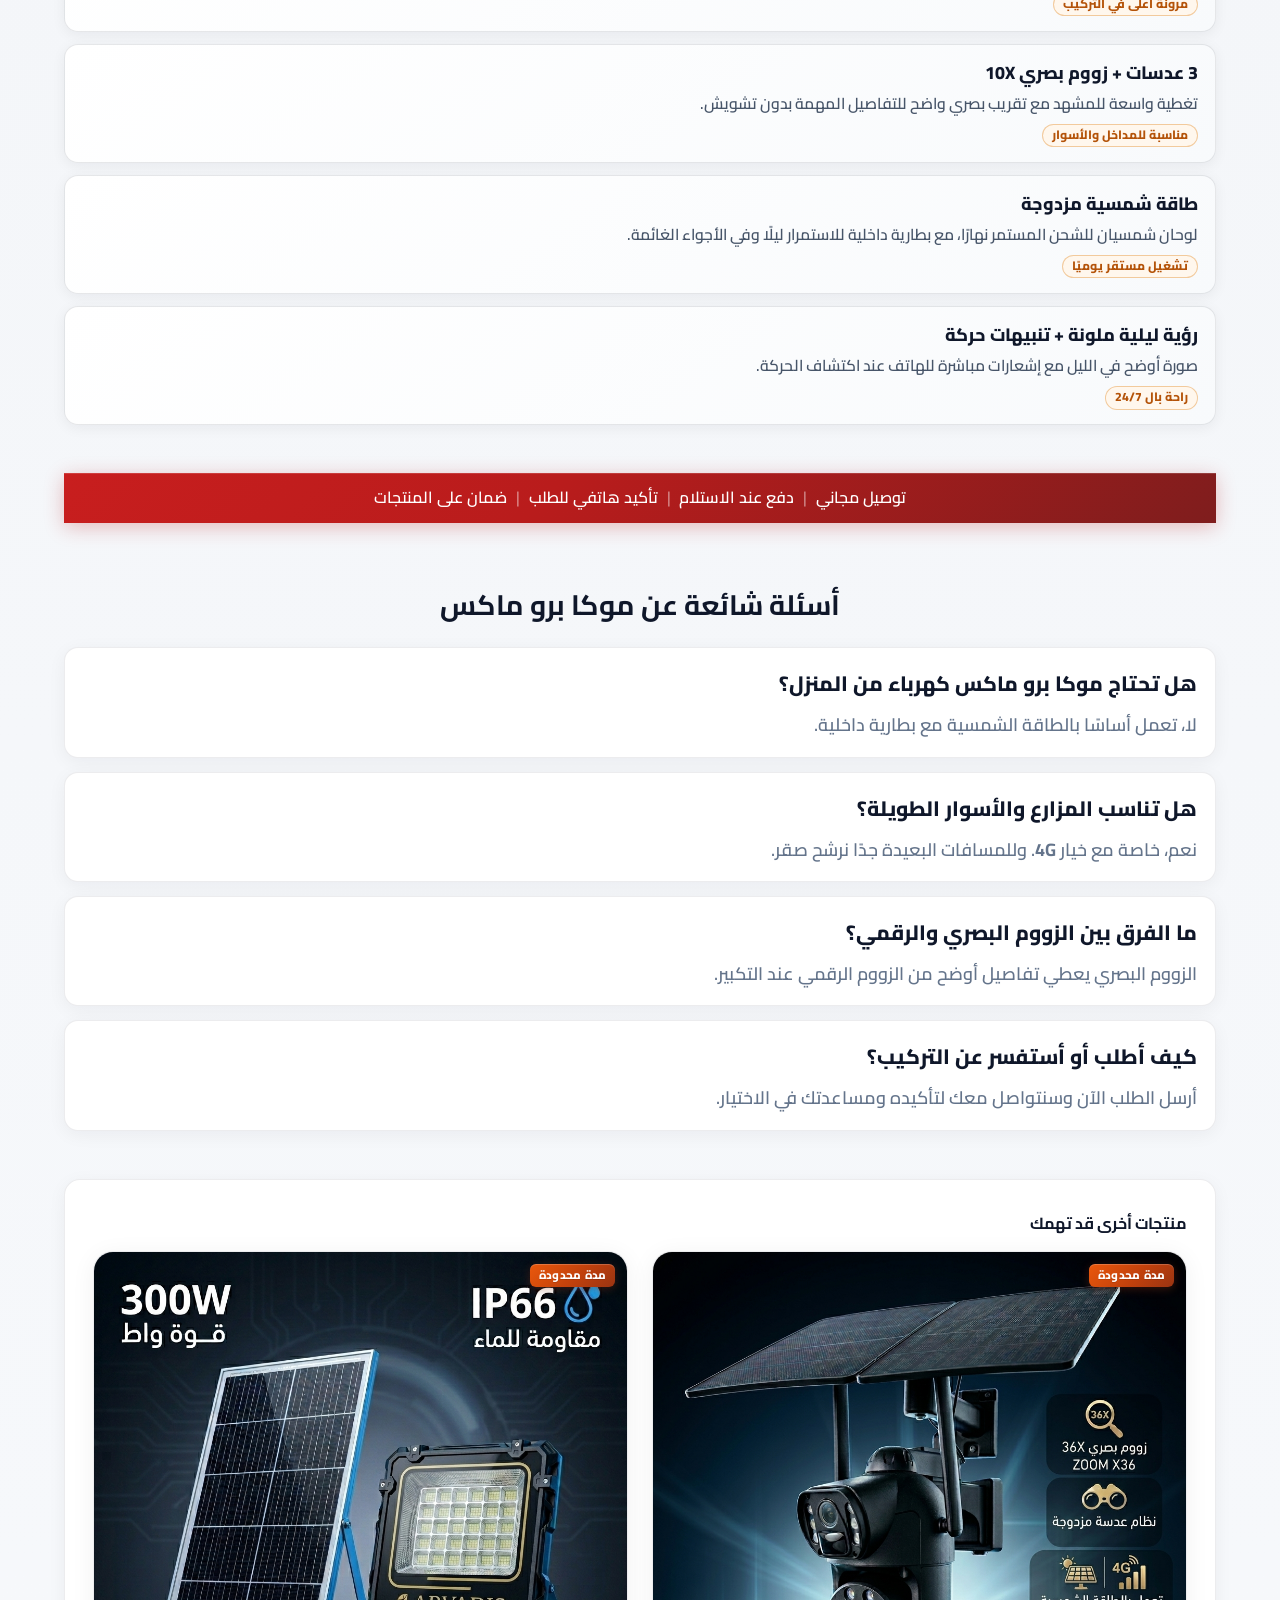
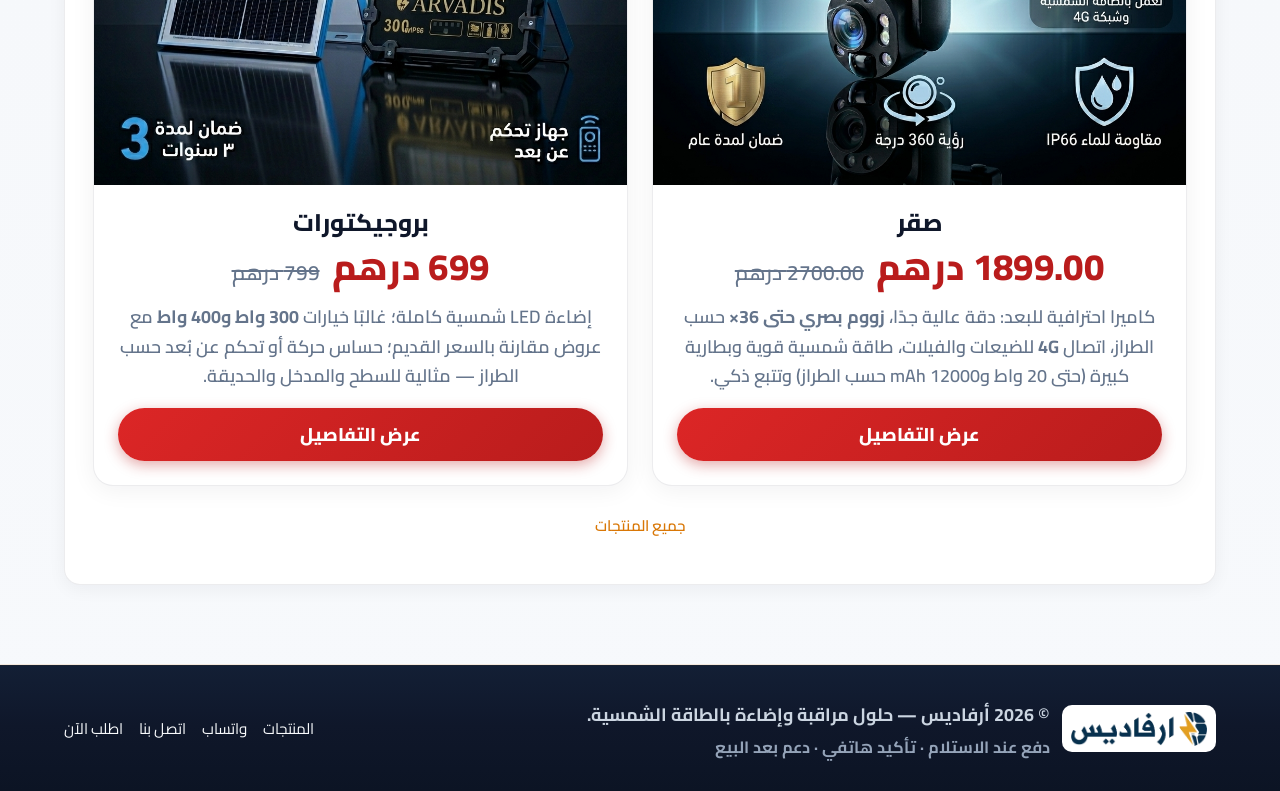
==== commit f1c362fc: "Enhance conversion sections and product presentation. Add review thumbnails and horizontal testimoni" ====
--- a/moka.html
+++ b/moka.html
@@ -354,10 +354,36 @@
         <section class="lp-section" aria-labelledby="moka-features">
           <h2 id="moka-features" class="lp-section__title">لماذا موكا برو ماكس؟</h2>
           <ul class="lp-features">
-            <li>اتصال مرن: <strong>واي فاي</strong> أو <strong>4G</strong> حسب الطراز.</li>
-            <li>تشغيل بالطاقة الشمسية مع بطارية مدمجة.</li>
-            <li><strong>زووم بصري</strong> ورؤية ليلية أوضح.</li>
-            <li>مناسبة للبيت، الفيلا، والمدخل الخارجي.</li>
+            <li>
+              <span class="lp-feature__title">اتصال حسب المكان: WiFi أو 4G SIM</span>
+              <span class="lp-feature__desc"
+                >نسخة واي فاي للبيوت والمتاجر، ونسخة 4G للضيعات والفيلات والمواقع بدون
+                إنترنت ثابت.</span
+              >
+              <span class="lp-feature__badge">مرونة أعلى في التركيب</span>
+            </li>
+            <li>
+              <span class="lp-feature__title">3 عدسات + زووم بصري 10X</span>
+              <span class="lp-feature__desc"
+                >تغطية واسعة للمشهد مع تقريب بصري واضح للتفاصيل المهمة بدون تشويش.</span
+              >
+              <span class="lp-feature__badge">مناسبة للمداخل والأسوار</span>
+            </li>
+            <li>
+              <span class="lp-feature__title">طاقة شمسية مزدوجة</span>
+              <span class="lp-feature__desc"
+                >لوحان شمسيان للشحن المستمر نهارًا، مع بطارية داخلية للاستمرار ليلًا وفي
+                الأجواء الغائمة.</span
+              >
+              <span class="lp-feature__badge">تشغيل مستقر يوميًا</span>
+            </li>
+            <li>
+              <span class="lp-feature__title">رؤية ليلية ملونة + تنبيهات حركة</span>
+              <span class="lp-feature__desc"
+                >صورة أوضح في الليل مع إشعارات مباشرة للهاتف عند اكتشاف الحركة.</span
+              >
+              <span class="lp-feature__badge">راحة بال 24/7</span>
+            </li>
           </ul>
         </section>
 
--- a/site.css
+++ b/site.css
@@ -800,6 +800,7 @@
         flex: 1;
         display: flex;
         flex-direction: column;
+        align-items: center;
       }
 
       .product-card__title {
@@ -809,6 +810,7 @@
         font-size: clamp(1.25rem, 2.9vw, 1.5rem);
         color: var(--text);
         line-height: 1.35;
+        text-align: center;
       }
 
       .product-card__price {
@@ -816,6 +818,7 @@
         display: flex;
         flex-wrap: wrap;
         align-items: baseline;
+        justify-content: center;
         gap: 0.5rem 0.75rem;
         font-family: "Cairo", sans-serif;
       }
@@ -982,11 +985,13 @@
         color: var(--muted);
         line-height: 1.65;
         flex: 1;
+        text-align: center;
       }
 
       .product-card__actions {
         margin-top: auto;
         padding-top: clamp(0.85rem, 2.5vw, 1.1rem);
+        width: 100%;
       }
 
       .cod-form {
@@ -1066,6 +1071,141 @@
         border: 2px solid rgba(34, 197, 94, 0.62);
         border-radius: 10px;
         padding: 0.45rem 0.65rem;
+      }
+
+      .cod-form__urgency {
+        margin: 0.7rem 0 0.45rem;
+        font-family: "Cairo", sans-serif;
+        font-size: clamp(0.9rem, 2.05vw, 1rem);
+        font-weight: 800;
+        text-align: center;
+        color: #991b1b;
+        background: rgba(254, 242, 242, 0.98);
+        border: 1px dashed rgba(220, 38, 38, 0.5);
+        border-radius: 10px;
+        padding: 0.45rem 0.6rem;
+        line-height: 1.45;
+      }
+
+      .cod-form__trust {
+        margin-top: 0.62rem;
+        display: flex;
+        flex-wrap: wrap;
+        justify-content: center;
+        gap: 0.35rem;
+      }
+
+      .cod-form__trust-item {
+        font-family: "Cairo", sans-serif;
+        font-size: 0.78rem;
+        font-weight: 700;
+        color: #14532d;
+        background: #f0fdf4;
+        border: 1px solid rgba(34, 197, 94, 0.5);
+        border-radius: 999px;
+        padding: 0.24rem 0.58rem;
+        line-height: 1.2;
+      }
+
+      .testimonials {
+        margin: clamp(1.8rem, 4.5vw, 2.7rem) 0;
+      }
+
+      .testimonials__title {
+        margin: 0 0 0.85rem;
+        font-family: "Cairo", sans-serif;
+        font-weight: 800;
+        font-size: clamp(1.35rem, 3vw, 1.8rem);
+        text-align: center;
+        color: var(--text);
+      }
+
+      .testimonials__grid {
+        display: grid;
+        gap: 0.75rem;
+      }
+
+      .testimonial-card {
+        margin: 0;
+        padding: 0.95rem 1rem;
+        border: 1px solid var(--border);
+        border-radius: 14px;
+        background: #fff;
+        box-shadow: 0 4px 15px rgba(15, 23, 42, 0.05);
+        display: grid;
+        grid-template-columns: 4.5rem minmax(0, 1fr);
+        align-items: start;
+        gap: 0.65rem 0.85rem;
+      }
+
+      .testimonial-card__thumb {
+        width: 4.5rem;
+        height: 4.5rem;
+        border-radius: 10px;
+        object-fit: cover;
+        aspect-ratio: 1 / 1;
+        border: 1px solid rgba(15, 23, 42, 0.12);
+        box-shadow: 0 2px 10px rgba(15, 23, 42, 0.08);
+      }
+
+      .testimonial-card blockquote {
+        margin: 0 0 0.4rem;
+        font-family: "Cairo", sans-serif;
+        font-size: 0.97rem;
+        line-height: 1.7;
+        color: #1e293b;
+        grid-column: 2;
+      }
+
+      .testimonial-card figcaption {
+        font-family: "Cairo", sans-serif;
+        font-size: 0.86rem;
+        font-weight: 700;
+        color: #475569;
+        grid-column: 2;
+      }
+
+      .tracking-notes {
+        margin: clamp(1.4rem, 3.6vw, 2.1rem) 0 0;
+        border: 1px solid rgba(15, 23, 42, 0.12);
+        border-radius: 14px;
+        background: #ffffff;
+        overflow: hidden;
+      }
+
+      .tracking-notes summary {
+        cursor: pointer;
+        list-style: none;
+        padding: 0.75rem 0.95rem;
+        font-family: "Cairo", sans-serif;
+        font-size: 0.95rem;
+        font-weight: 800;
+        color: #0f172a;
+        background: #f8fafc;
+      }
+
+      .tracking-notes summary::-webkit-details-marker {
+        display: none;
+      }
+
+      .tracking-notes__content {
+        margin: 0;
+        padding: 0.85rem 1rem 1rem;
+        display: grid;
+        gap: 0.45rem;
+      }
+
+      .tracking-notes__content li {
+        font-family: "Cairo", sans-serif;
+        font-size: 0.9rem;
+        color: #334155;
+        line-height: 1.55;
+      }
+
+      @media (min-width: 768px) {
+        .testimonials__grid {
+          grid-template-columns: repeat(3, minmax(0, 1fr));
+        }
       }
 
       .cod-form__fields {
@@ -1679,17 +1819,75 @@
         gap: 0.75rem;
       }
 
+      .lp-features--continued {
+        margin-top: 0.75rem;
+      }
+
       .lp-features li {
         margin: 0;
-        padding: 0.95rem 1.1rem;
+        padding: 0.95rem 1.05rem 0.9rem;
         font-family: "Cairo", sans-serif;
         font-size: clamp(0.95rem, 2.2vw, 1.02rem);
         line-height: 1.55;
         color: var(--text);
-        background: #fff;
-        border: 1px solid var(--border);
+        background: linear-gradient(145deg, #ffffff, #f8fafc);
+        border: 1px solid rgba(15, 23, 42, 0.1);
         border-radius: 14px;
-        box-shadow: 0 2px 12px rgba(15, 23, 42, 0.04);
+        box-shadow: 0 3px 14px rgba(15, 23, 42, 0.06);
+        display: grid;
+        gap: 0.32rem;
+      }
+
+      .lp-feature__title {
+        font-family: "Cairo", sans-serif;
+        font-size: clamp(1rem, 2.3vw, 1.12rem);
+        font-weight: 800;
+        color: #0f172a;
+        line-height: 1.45;
+      }
+
+      .lp-feature__desc {
+        font-family: "Cairo", sans-serif;
+        font-size: clamp(0.9rem, 2.05vw, 0.98rem);
+        font-weight: 600;
+        color: #475569;
+        line-height: 1.62;
+      }
+
+      .lp-feature__badge {
+        display: inline-flex;
+        align-items: center;
+        justify-content: center;
+        width: fit-content;
+        max-width: 100%;
+        margin-top: 0.12rem;
+        padding: 0.23rem 0.58rem;
+        border-radius: 999px;
+        border: 1px solid rgba(217, 119, 6, 0.35);
+        background: rgba(255, 247, 237, 0.95);
+        color: #b45309;
+        font-family: "Cairo", sans-serif;
+        font-size: 0.76rem;
+        font-weight: 800;
+        line-height: 1.2;
+      }
+
+      .lp-feature-video {
+        width: min(100%, 28rem);
+        aspect-ratio: 1 / 1;
+        margin: 0.9rem auto;
+        border-radius: 16px;
+        overflow: hidden;
+        border: 1px solid rgba(15, 23, 42, 0.12);
+        box-shadow: 0 8px 22px rgba(15, 23, 42, 0.1);
+        background: #000;
+      }
+
+      .lp-feature-video video {
+        width: 100%;
+        height: 100%;
+        object-fit: cover;
+        display: block;
       }
 
       .lp-related {
@@ -1840,6 +2038,10 @@
           font-size: clamp(0.86rem, 2.2vw, 0.95rem);
         }
 
+        .lp-feature__badge {
+          justify-self: center;
+        }
+
         .lp-related__links {
           justify-content: center;
         }
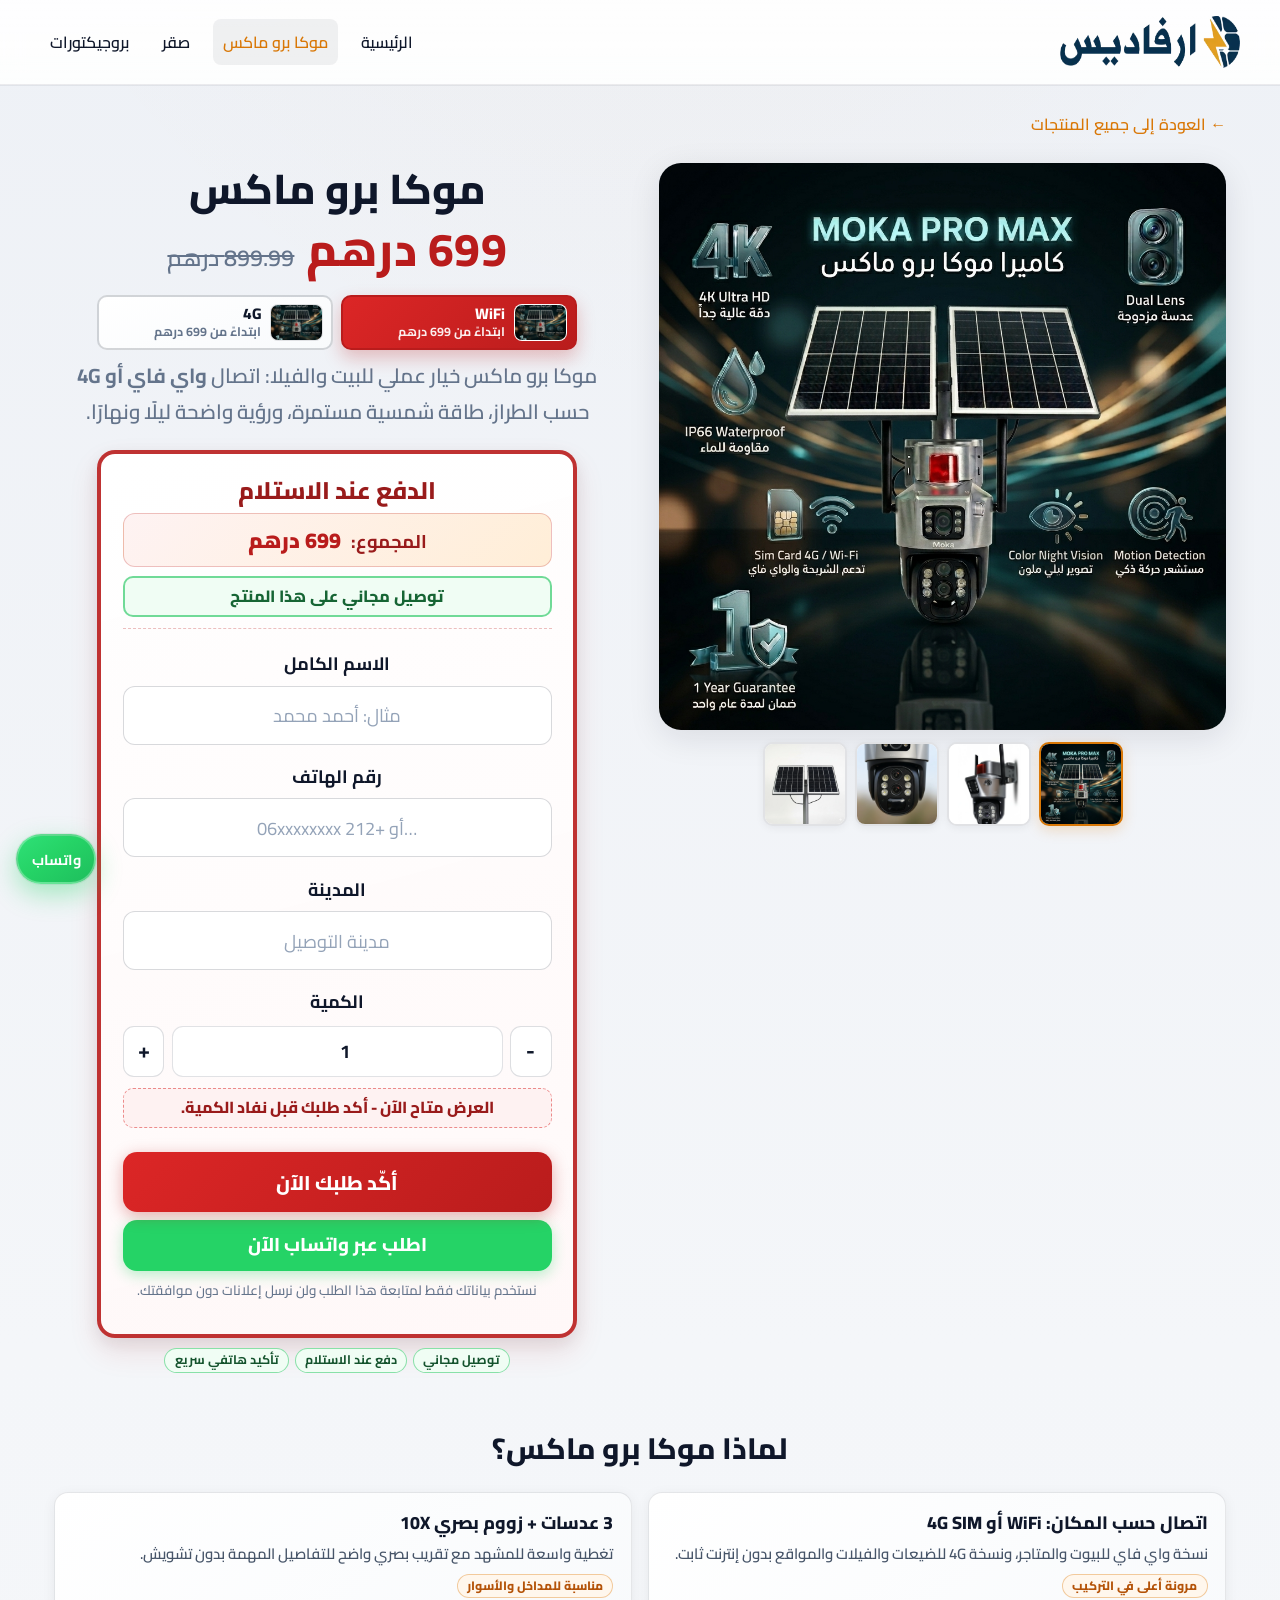
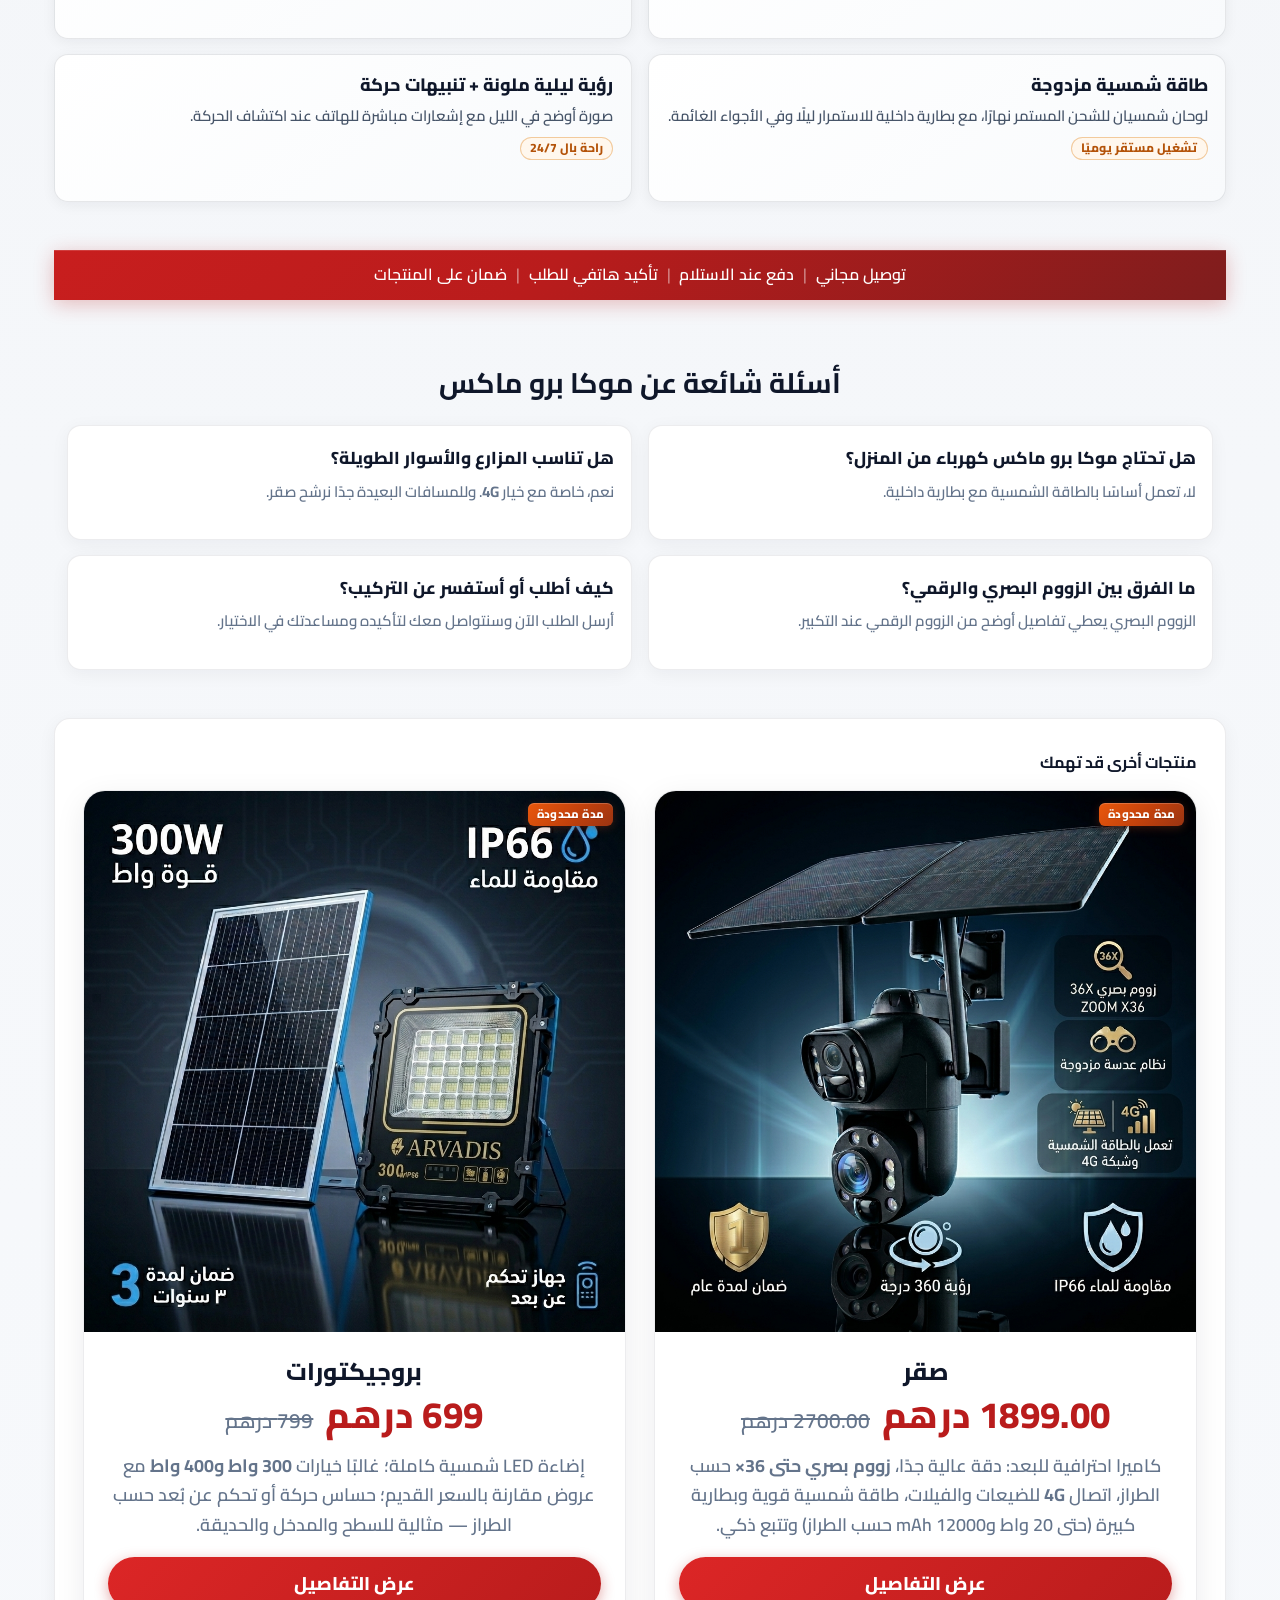
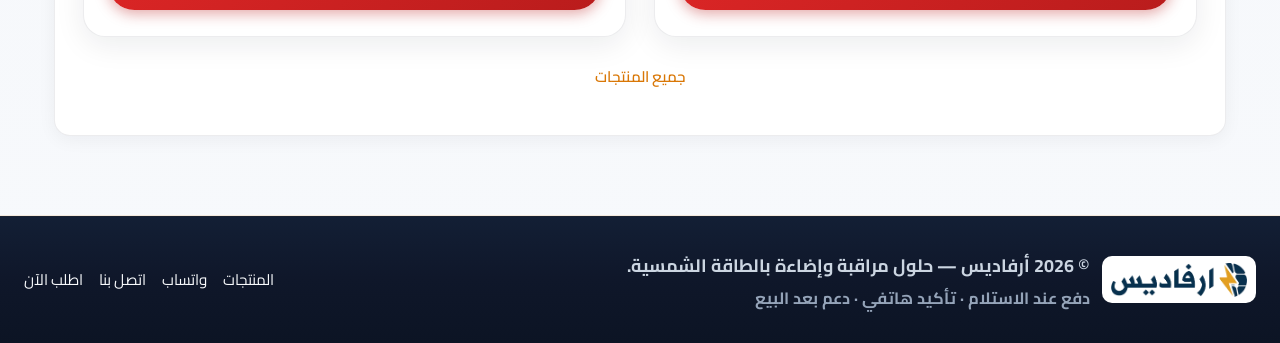
==== commit 25132747: "Implement tracking for checkout and WhatsApp contact Added tracking scripts for checkout initiation " ====
--- a/moka.html
+++ b/moka.html
@@ -573,5 +573,60 @@
     <script src="moka-variants.js"></script>
     <script src="cod-submit.js?v=20260415"></script>
     <script src="floating-wa.js"></script>
+    <script>
+      (function () {
+        var fired = false;
+        function trackMokaInitiateCheckout() {
+          if (fired) return;
+          fired = true;
+          if (typeof fbq === "function") {
+            fbq("track", "InitiateCheckout", {
+              content_name: "Moka Pro Max",
+              currency: "MAD",
+              value: 0,
+            });
+          }
+        }
+        var form = document.querySelector(".landing--moka .cod-form");
+        if (!form) return;
+        form.addEventListener("focusin", function (e) {
+          var t = e.target;
+          if (
+            t &&
+            t.matches &&
+            t.matches("input:not([type=hidden]), textarea, select")
+          ) {
+            trackMokaInitiateCheckout();
+          }
+        });
+        var submit = form.querySelector(".cod-form__submit");
+        if (submit) {
+          submit.addEventListener("click", trackMokaInitiateCheckout);
+        }
+      })();
+      (function () {
+        function trackWhatsAppContact() {
+          if (typeof fbq === "function") {
+            fbq("trackCustom", "WhatsAppContact", {
+              content_name: "Moka Pro Max Inquiry",
+              status: "Lead",
+            });
+          }
+        }
+        document.addEventListener(
+          "click",
+          function (e) {
+            var a = e.target.closest && e.target.closest("a[href]");
+            if (!a || !a.href) return;
+            if (
+              /^https?:\/\/(wa\.me|api\.whatsapp\.com)(\/|$|\?)/i.test(a.href)
+            ) {
+              trackWhatsAppContact();
+            }
+          },
+          true
+        );
+      })();
+    </script>
   </body>
 </html>
--- a/site.css
+++ b/site.css
@@ -299,7 +299,7 @@
 
       .hero {
         margin: 0 auto;
-        max-width: min(100%, 48rem);
+        max-width: 100%;
         min-width: 0;
         width: 100%;
         display: flex;
@@ -312,7 +312,7 @@
           flex-direction: row;
           align-items: stretch;
           gap: clamp(1rem, 2.5vw, 1.5rem);
-          max-width: min(100%, 84rem);
+          max-width: 100%;
         }
 
         .hero__item {
@@ -417,7 +417,7 @@
         }
 
         .announcement-bar__inner {
-          max-width: min(100%, 72rem);
+          max-width: 100%;
         }
       }
 
@@ -455,7 +455,7 @@
       }
 
       .products {
-        max-width: min(100%, 72rem);
+        max-width: 100%;
         margin-inline: auto;
         padding-block: clamp(2rem, 5vw, 3.5rem);
         padding-inline: 0;
@@ -488,7 +488,7 @@
       }
 
       .faq {
-        max-width: min(100%, 72rem);
+        max-width: 100%;
         margin: clamp(2rem, 5vw, 3.5rem) auto 0;
         min-width: 0;
       }
@@ -563,7 +563,7 @@
       }
 
       .site-footer__inner {
-        max-width: min(100%, 72rem);
+        max-width: 100%;
         margin-inline: auto;
         display: flex;
         flex-direction: column;
@@ -1594,7 +1594,7 @@
       }
 
       .landing {
-        max-width: min(100%, 72rem);
+        max-width: 100%;
         margin-inline: auto;
         min-width: 0;
       }
@@ -1975,6 +1975,153 @@
         background: var(--surface);
       }
 
+      @media (min-width: 1024px) {
+        main {
+          padding-inline: clamp(1.5rem, 3.2vw, 3rem);
+        }
+
+        .products,
+        .faq,
+        .landing {
+          padding-inline: clamp(0.4rem, 1vw, 1rem);
+        }
+
+        .products__intro {
+          max-width: 56rem;
+          margin-bottom: clamp(1.6rem, 3vw, 2.2rem);
+        }
+
+        .product-grid {
+          gap: clamp(1.2rem, 2.2vw, 1.9rem);
+        }
+
+        .product-card {
+          border-radius: 22px;
+          box-shadow: 0 8px 30px rgba(15, 23, 42, 0.08);
+        }
+
+        .product-card__body {
+          padding: clamp(1.2rem, 2vw, 1.45rem) clamp(1.2rem, 2vw, 1.5rem)
+            clamp(1.35rem, 2.2vw, 1.65rem);
+        }
+
+        .testimonials__grid {
+          gap: 1rem;
+        }
+
+        .landing-hero {
+          gap: clamp(1.6rem, 3vw, 2.6rem);
+          align-items: start;
+        }
+
+        .landing-hero__content {
+          display: flex;
+          flex-direction: column;
+          align-items: center;
+          text-align: center;
+        }
+
+        .landing-hero__price {
+          justify-content: center;
+          width: 100%;
+        }
+
+        .landing-hero__content .projector-picker__row {
+          width: min(100%, 30rem);
+          margin-inline: auto;
+        }
+
+        .landing-hero__lead {
+          max-width: 34rem;
+          margin-inline: auto;
+        }
+
+        .landing-hero__actions {
+          max-width: min(100%, 30rem);
+          margin-inline: auto;
+        }
+
+        .lp-section {
+          max-width: min(100%, 78rem);
+          margin-inline: auto;
+        }
+
+        .lp-section__title {
+          font-size: clamp(1.55rem, 2.3vw, 2rem);
+          margin-bottom: 1rem;
+          text-align: center;
+        }
+
+        .lp-features {
+          grid-template-columns: repeat(2, minmax(0, 1fr));
+          gap: 0.95rem 1rem;
+        }
+
+        .lp-features li {
+          min-height: 9.2rem;
+          padding: 1.05rem 1.1rem 1rem;
+          text-align: right;
+          align-content: start;
+        }
+
+        .lp-feature__title {
+          font-size: clamp(1.05rem, 1.4vw, 1.2rem);
+        }
+
+        .lp-feature__desc {
+          font-size: clamp(0.93rem, 1.1vw, 1rem);
+          line-height: 1.68;
+        }
+
+        .lp-feature__badge {
+          justify-self: start;
+          margin-top: 0.2rem;
+        }
+
+        .faq {
+          max-width: min(100%, 78rem);
+          margin-inline: auto;
+        }
+
+        .faq__title {
+          font-size: clamp(1.55rem, 2.2vw, 2rem);
+          margin-bottom: 1rem;
+        }
+
+        .faq__list {
+          grid-template-columns: repeat(2, minmax(0, 1fr));
+          gap: 0.9rem 1rem;
+        }
+
+        .faq__item {
+          min-height: 7.2rem;
+          padding: 0.95rem 1.05rem;
+        }
+
+        .faq__question {
+          font-size: clamp(1.08rem, 1.35vw, 1.22rem);
+          margin-bottom: 0.35rem;
+        }
+
+        .faq__answer {
+          font-size: clamp(0.94rem, 1.05vw, 1rem);
+          line-height: 1.6;
+        }
+      }
+
+      @media (min-width: 1400px) {
+        .faq__list {
+          grid-template-columns: repeat(3, minmax(0, 1fr));
+        }
+      }
+
+      @media (min-width: 1360px) {
+        .product-grid {
+          grid-template-columns: repeat(3, minmax(0, 30rem));
+          justify-content: center;
+        }
+      }
+
       @media (max-width: 768px) {
         main {
           text-align: center;
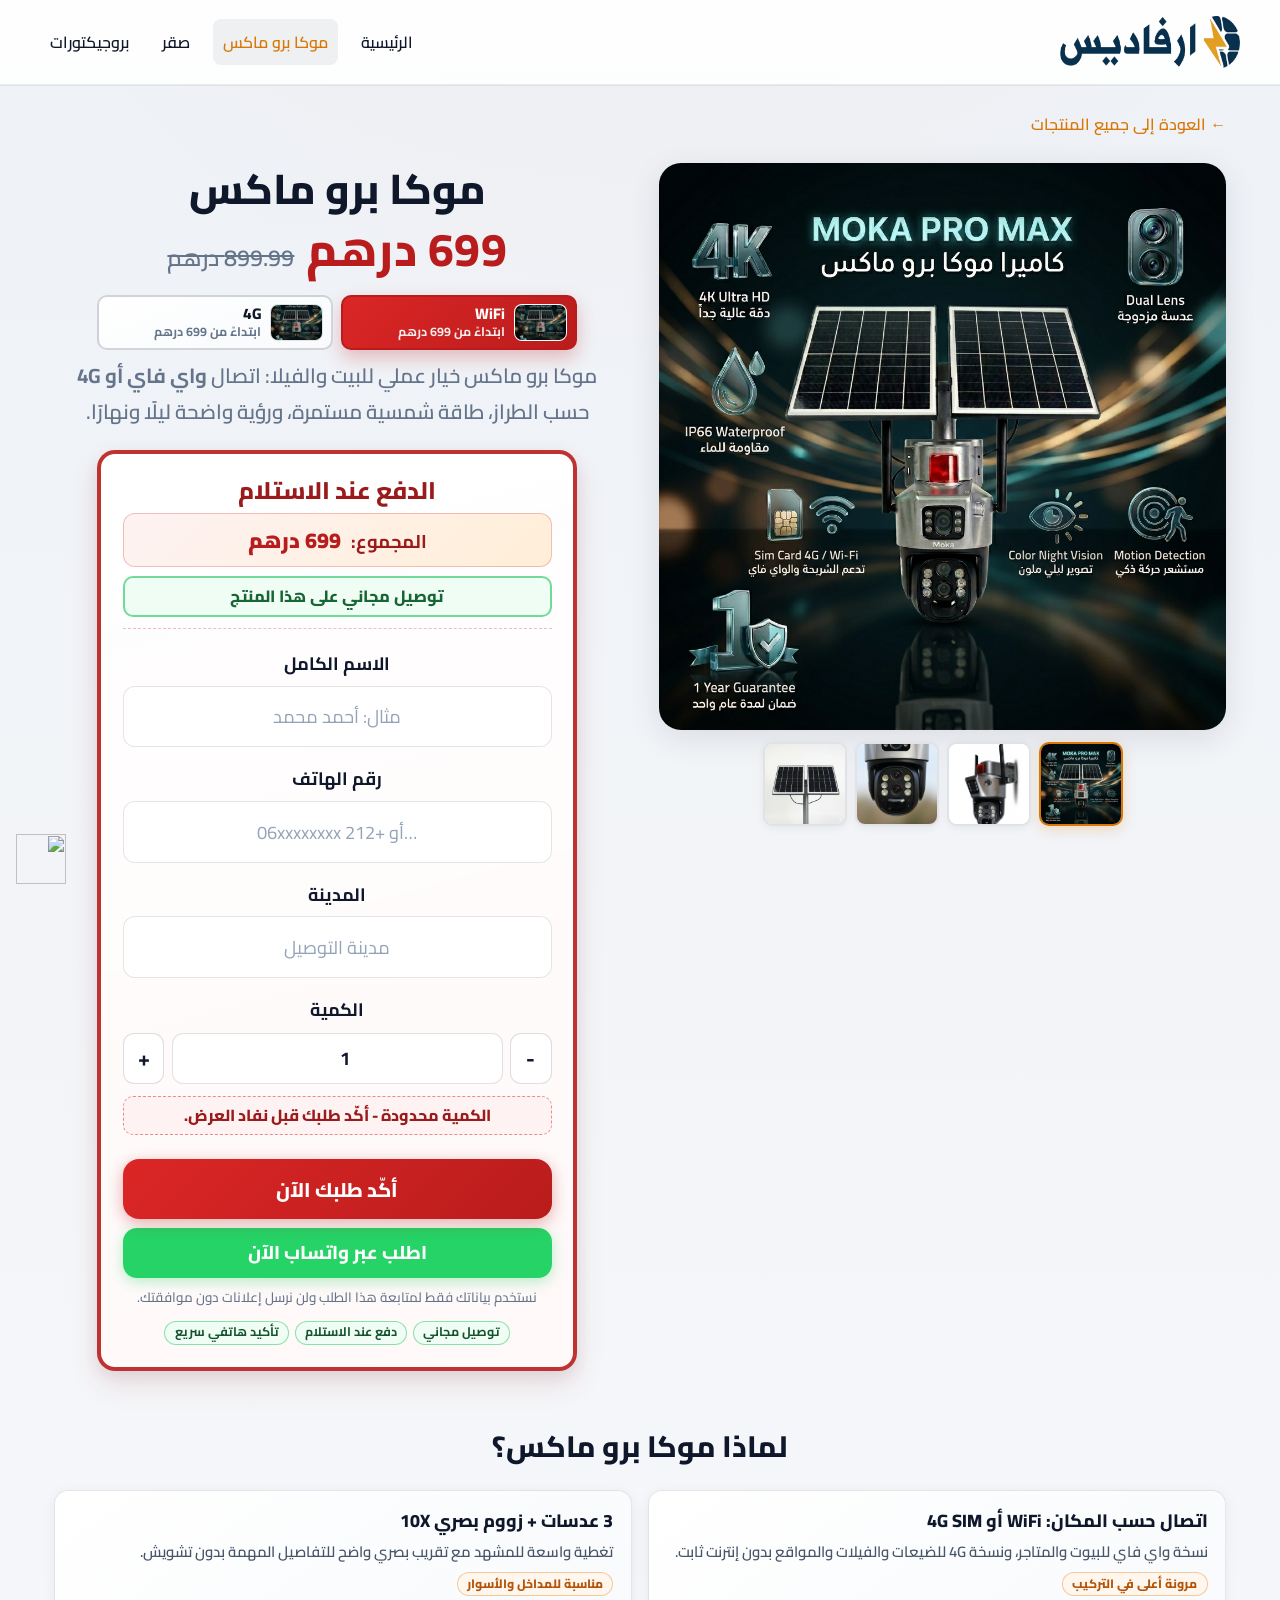
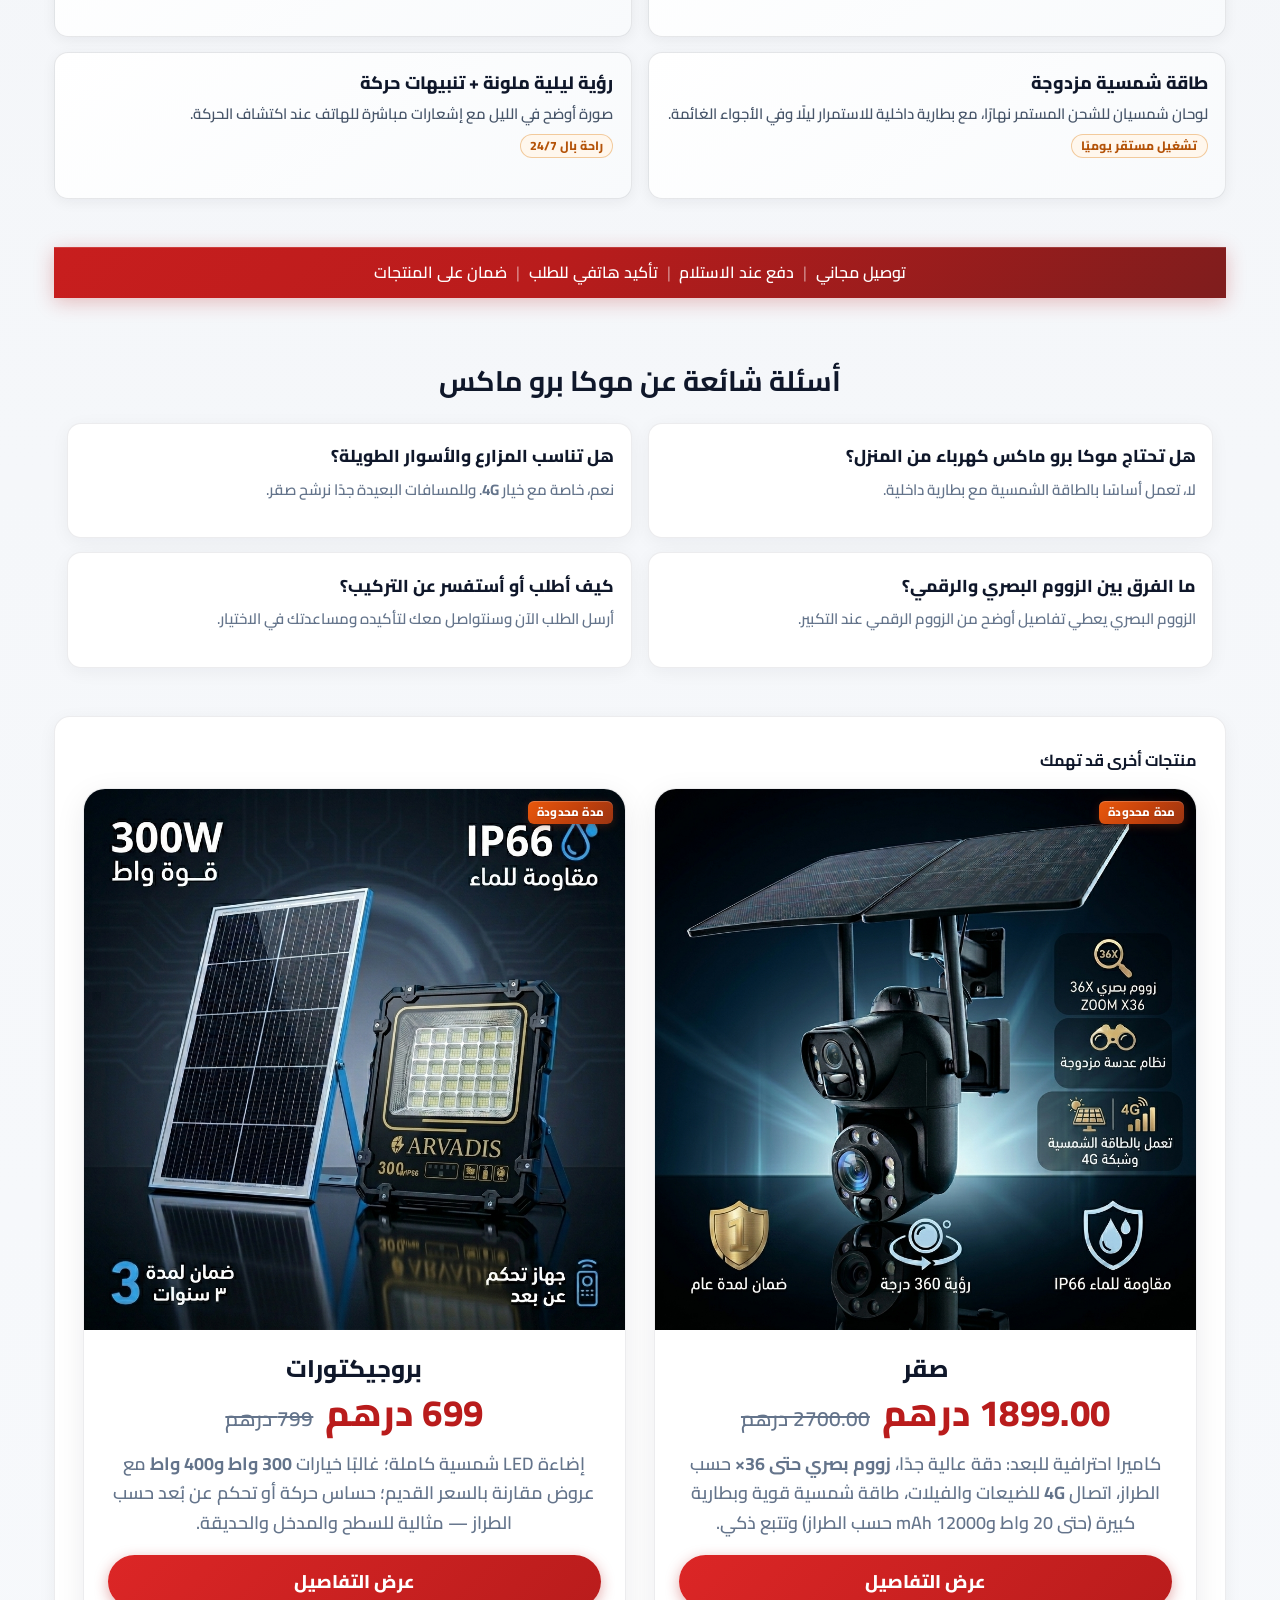
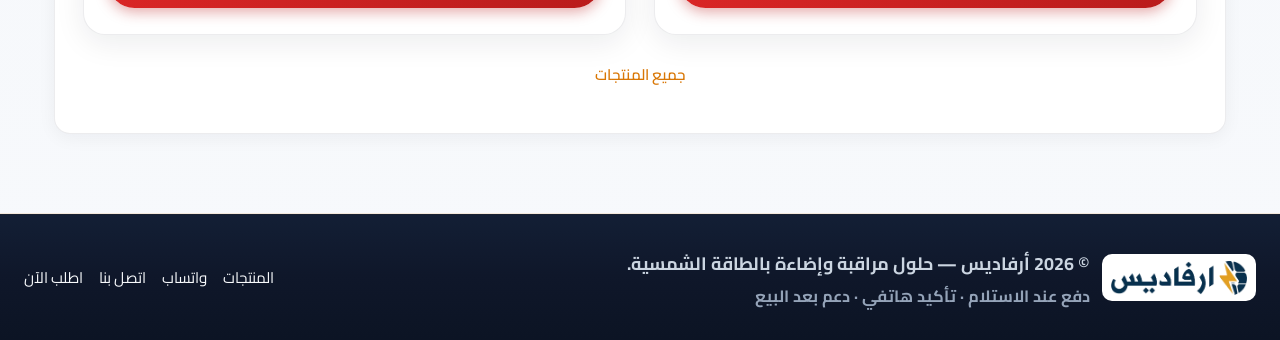
==== commit d0515845: "Improve COD form trust UX and validation flow Hardcode trust/urgency blocks in forms, update total-p" ====
--- a/moka.html
+++ b/moka.html
@@ -30,57 +30,7 @@
       href="https://fonts.googleapis.com/css2?family=Cairo:wght@400;500;600;700&display=swap"
       rel="stylesheet"
     />
-    <!-- Meta Pixel Code -->
-    <script>
-      !function(f,b,e,v,n,t,s)
-      {if(f.fbq)return;n=f.fbq=function(){n.callMethod?
-      n.callMethod.apply(n,arguments):n.queue.push(arguments)};
-      if(!f._fbq)f._fbq=n;n.push=n;n.loaded=!0;n.version='2.0';
-      n.queue=[];t=b.createElement(e);t.async=!0;
-      t.src=v;s=b.getElementsByTagName(e)[0];
-      s.parentNode.insertBefore(t,s)}(window, document,'script',
-      'https://connect.facebook.net/en_US/fbevents.js');
-      fbq('init', '1508733600781030');
-      fbq('track', 'PageView');
-    </script>
-    <noscript><img height="1" width="1" style="display:none"
-      src="https://www.facebook.com/tr?id=1508733600781030&ev=PageView&noscript=1"
-    /></noscript>
-    <!-- End Meta Pixel Code -->
     <link rel="stylesheet" href="site.css" />
-    <script type="application/ld+json">
-      {
-        "@context": "https://schema.org",
-        "@type": "Product",
-        "name": "موكا برو ماكس",
-        "image": ["https://arvadis.ma/img/Moka%20Pro%20Max/MOKA.webp"],
-        "brand": { "@type": "Brand", "name": "أرفاديس" },
-        "offers": {
-          "@type": "Offer",
-          "priceCurrency": "MAD",
-          "price": "699",
-          "availability": "https://schema.org/InStock"
-        }
-      }
-    </script>
-    <script type="application/ld+json">
-      {
-        "@context": "https://schema.org",
-        "@type": "FAQPage",
-        "mainEntity": [
-          {
-            "@type": "Question",
-            "name": "هل تحتاج موكا برو ماكس كهرباء من المنزل؟",
-            "acceptedAnswer": { "@type": "Answer", "text": "لا، التشغيل الأساسي بالطاقة الشمسية مع بطارية مدمجة." }
-          },
-          {
-            "@type": "Question",
-            "name": "كيف أطلب موكا برو ماكس؟",
-            "acceptedAnswer": { "@type": "Answer", "text": "املأ نموذج الدفع عند الاستلام وسنتصل بك لتأكيد الطلب." }
-          }
-        ]
-      }
-    </script>
   </head>
   <body>
     <a class="skip-link" href="#main-content">تجاوز إلى المحتوى</a>
@@ -114,6 +64,7 @@
                 alt="موكا برو ماكس — كاميرا بالطاقة الشمسية"
                 width="800"
                 height="600"
+                loading="eager"
                 decoding="async"
               />
             </figure>
@@ -333,6 +284,7 @@
                       </div>
                     </label>
                   </div>
+                  <p class="cod-form__urgency">الكمية محدودة - أكّد طلبك قبل نفاد العرض.</p>
                   <button type="submit" class="cod-form__submit">أكّد طلبك الآن</button>
                   <a
                     class="cod-form__wa"
@@ -345,6 +297,11 @@
                   <p class="cod-form__submit-note">
                     نستخدم بياناتك فقط لمتابعة هذا الطلب ولن نرسل إعلانات دون موافقتك.
                   </p>
+                  <div class="cod-form__trust" aria-label="مزايا الطلب">
+                    <span class="cod-form__trust-item">توصيل مجاني</span>
+                    <span class="cod-form__trust-item">دفع عند الاستلام</span>
+                    <span class="cod-form__trust-item">تأكيد هاتفي سريع</span>
+                  </div>
                 </div>
               </form>
             </div>
@@ -534,6 +491,8 @@
               alt="أرفاديس"
               width="120"
               height="34"
+              loading="lazy"
+              decoding="async"
             />
           </span>
           <div class="site-footer__text-col">
@@ -567,12 +526,62 @@
       target="_blank"
       rel="noopener noreferrer"
       aria-label="تواصل عبر واتساب — أرفاديس"
-      >واتساب</a>
-
-    <script src="lp-gallery.js"></script>
-    <script src="moka-variants.js"></script>
-    <script src="cod-submit.js?v=20260415"></script>
-    <script src="floating-wa.js"></script>
+      ><img src="img/whatsapp.png" alt="" aria-hidden="true" /></a>
+
+    <script type="application/ld+json">
+      {
+        "@context": "https://schema.org",
+        "@type": "Product",
+        "name": "موكا برو ماكس",
+        "image": ["https://arvadis.ma/img/Moka%20Pro%20Max/MOKA.webp"],
+        "brand": { "@type": "Brand", "name": "أرفاديس" },
+        "offers": {
+          "@type": "Offer",
+          "priceCurrency": "MAD",
+          "price": "699",
+          "availability": "https://schema.org/InStock"
+        }
+      }
+    </script>
+    <script type="application/ld+json">
+      {
+        "@context": "https://schema.org",
+        "@type": "FAQPage",
+        "mainEntity": [
+          {
+            "@type": "Question",
+            "name": "هل تحتاج موكا برو ماكس كهرباء من المنزل؟",
+            "acceptedAnswer": { "@type": "Answer", "text": "لا، التشغيل الأساسي بالطاقة الشمسية مع بطارية مدمجة." }
+          },
+          {
+            "@type": "Question",
+            "name": "كيف أطلب موكا برو ماكس؟",
+            "acceptedAnswer": { "@type": "Answer", "text": "املأ نموذج الدفع عند الاستلام وسنتصل بك لتأكيد الطلب." }
+          }
+        ]
+      }
+    </script>
+    <!-- Meta Pixel Code -->
+    <script>
+      !function(f,b,e,v,n,t,s)
+      {if(f.fbq)return;n=f.fbq=function(){n.callMethod?
+      n.callMethod.apply(n,arguments):n.queue.push(arguments)};
+      if(!f._fbq)f._fbq=n;n.push=n;n.loaded=!0;n.version='2.0';
+      n.queue=[];t=b.createElement(e);t.async=!0;
+      t.src=v;s=b.getElementsByTagName(e)[0];
+      s.parentNode.insertBefore(t,s)}(window, document,'script',
+      'https://connect.facebook.net/en_US/fbevents.js');
+      fbq('init', '1508733600781030');
+      fbq('track', 'PageView');
+    </script>
+    <noscript><img height="1" width="1" style="display:none"
+      src="https://www.facebook.com/tr?id=1508733600781030&ev=PageView&noscript=1"
+    /></noscript>
+    <!-- End Meta Pixel Code -->
+    <script src="lp-gallery.js" defer></script>
+    <script src="moka-variants.js" defer></script>
+    <script src="cod-submit.js?v=20260415" defer></script>
+    <script src="floating-wa.js" defer></script>
     <script>
       (function () {
         var fired = false;
--- a/site.css
+++ b/site.css
@@ -662,31 +662,30 @@
         display: inline-flex;
         align-items: center;
         justify-content: center;
-        min-width: 3.1rem;
+        width: 3.1rem;
         height: 3.1rem;
-        padding-inline: 0.85rem;
-        border-radius: 999px;
-        background: linear-gradient(145deg, #2fe077 0%, #25d366 45%, #1ebe5d 100%);
-        color: #fff;
-        font-family: "Cairo", sans-serif;
-        font-size: 0.9rem;
-        font-weight: 700;
+        padding: 0;
+        border-radius: 0;
+        background: transparent;
         text-decoration: none;
-        border: 2px solid rgba(255, 255, 255, 0.28);
-        box-shadow:
-          0 10px 26px rgba(37, 211, 102, 0.38),
-          0 0 0 1px rgba(15, 23, 42, 0.06);
+        border: none;
+        box-shadow: none;
         transform: translateY(calc(-1 * var(--lift)));
         transition:
           transform 0.2s var(--ease-smooth),
           box-shadow 0.2s ease;
       }
 
+      .whatsapp-float img {
+        width: 100%;
+        height: 100%;
+        display: block;
+        object-fit: contain;
+      }
+
       .whatsapp-float:hover {
         --lift: 3px;
-        box-shadow:
-          0 16px 34px rgba(37, 211, 102, 0.48),
-          0 0 0 1px rgba(15, 23, 42, 0.06);
+        box-shadow: none;
       }
 
       @media (max-width: 640px) {
@@ -1244,14 +1243,16 @@
         box-sizing: border-box;
         width: 100%;
         min-height: 3.2rem;
-        padding: 0.72rem 1rem;
+        padding-block: 0.8rem;
+        padding-inline: 1rem;
         font-family: "Cairo", sans-serif;
         font-size: clamp(1rem, 2.25vw, 1.14rem);
         color: var(--text);
         background: #fff;
-        border: 1px solid rgba(15, 23, 42, 0.16);
+        border: 1px solid rgba(0, 0, 0, 0.1);
         border-radius: 12px;
-        transition: border-color 0.15s ease, box-shadow 0.15s ease;
+        transform: scale(1);
+        transition: border-color 0.15s ease, box-shadow 0.15s ease, transform 0.15s ease;
       }
 
       .cod-form__input::placeholder {
@@ -1268,11 +1269,23 @@
         outline: none;
         border-color: var(--accent);
         box-shadow: 0 0 0 3px rgba(217, 119, 6, 0.22);
+        transform: scale(1.01);
       }
 
       .cod-form__input:focus-visible {
         border-color: var(--accent);
         box-shadow: 0 0 0 3px rgba(217, 119, 6, 0.28);
+        transform: scale(1.01);
+      }
+
+      .cod-form__input--valid {
+        border-color: rgba(34, 197, 94, 0.8) !important;
+        box-shadow: 0 0 0 2px rgba(34, 197, 94, 0.15);
+      }
+
+      .cod-form__input--invalid {
+        border-color: rgba(220, 38, 38, 0.78) !important;
+        box-shadow: 0 0 0 2px rgba(220, 38, 38, 0.13);
       }
 
       .cod-form__label--quantity {
@@ -1357,7 +1370,8 @@
         box-sizing: border-box;
         width: 100%;
         margin-top: clamp(0.85rem, 2.2vw, 1.05rem);
-        padding: 0.72rem 1rem;
+        padding-block: 0.72rem;
+        padding-inline: 1rem;
         min-height: 3.25rem;
         font-family: "Cairo", sans-serif;
         font-weight: 800;
@@ -1365,10 +1379,10 @@
         color: #fff;
         background: linear-gradient(135deg, #dc2626, #b91c1c);
         border: none;
-        border-radius: 14px;
+        border-radius: 16px;
         cursor: pointer;
         box-shadow: 0 4px 16px rgba(185, 28, 28, 0.35);
-        transition: box-shadow 0.2s ease, background 0.15s ease;
+        transition: box-shadow 0.2s ease, background 0.15s ease, transform 0.15s ease;
         animation: cta-float 1s ease-in-out infinite;
         will-change: transform;
       }
@@ -1378,7 +1392,7 @@
           transform: translateY(0);
         }
         50% {
-          transform: translateY(-4px);
+          transform: translateY(-2.5px);
         }
         100% {
           transform: translateY(0);
@@ -1386,8 +1400,12 @@
       }
 
       .cod-form__submit:hover {
-        box-shadow: 0 8px 22px rgba(185, 28, 28, 0.45);
-        background: linear-gradient(135deg, #ef4444, #dc2626);
+        box-shadow:
+          0 10px 26px rgba(185, 28, 28, 0.28),
+          0 0 0 1px rgba(255, 255, 255, 0.35) inset,
+          0 1px 0 rgba(255, 255, 255, 0.38) inset;
+        background: linear-gradient(135deg, rgba(239, 68, 68, 0.92), rgba(220, 38, 38, 0.9));
+        backdrop-filter: blur(6px) saturate(115%);
       }
 
       .cod-form__submit:active {
@@ -1402,7 +1420,8 @@
         justify-content: center;
         width: 100%;
         margin-top: 0.55rem;
-        padding: 0.65rem 1rem;
+        padding-block: 0.65rem;
+        padding-inline: 1rem;
         min-height: 3.15rem;
         font-family: "Cairo", sans-serif;
         font-weight: 800;
@@ -1536,9 +1555,10 @@
 
       .cod-form--card .cod-form__submit {
         margin-top: 0.65rem;
-        padding: 0.8rem 1.05rem;
+        padding-block: 0.8rem;
+        padding-inline: 1.05rem;
         min-height: 3.2rem;
-        border-radius: 14px;
+        border-radius: 16px;
         font-size: clamp(1.02rem, 2.25vw, 1.12rem);
       }
 
@@ -1575,6 +1595,20 @@
 
       .product-card__title-link:hover {
         color: var(--accent);
+      }
+
+      #saqr.product-card {
+        box-shadow:
+          0 6px 28px rgba(15, 23, 42, 0.09),
+          0 0 0 1px rgba(217, 119, 6, 0.12),
+          0 0 20px rgba(217, 119, 6, 0.14);
+      }
+
+      #saqr.product-card:hover {
+        box-shadow:
+          0 16px 44px rgba(15, 23, 42, 0.12),
+          0 0 0 1px rgba(217, 119, 6, 0.15),
+          0 0 32px rgba(217, 119, 6, 0.22);
       }
 
       .lp-back {
@@ -2337,8 +2371,9 @@
         }
 
         .cod-form__input {
-          min-height: 2.75rem;
-          padding: 0.55rem 0.82rem;
+          min-height: 2.9rem;
+          padding-block: 0.8rem;
+          padding-inline: 1rem;
         }
 
         .cod-form__qty {
@@ -2353,7 +2388,8 @@
 
         .cod-form--card .cod-form__input {
           min-height: 2.85rem;
-          padding: 0.6rem 0.85rem;
+          padding-block: 0.78rem;
+          padding-inline: 0.95rem;
         }
 
         .cod-form__submit {
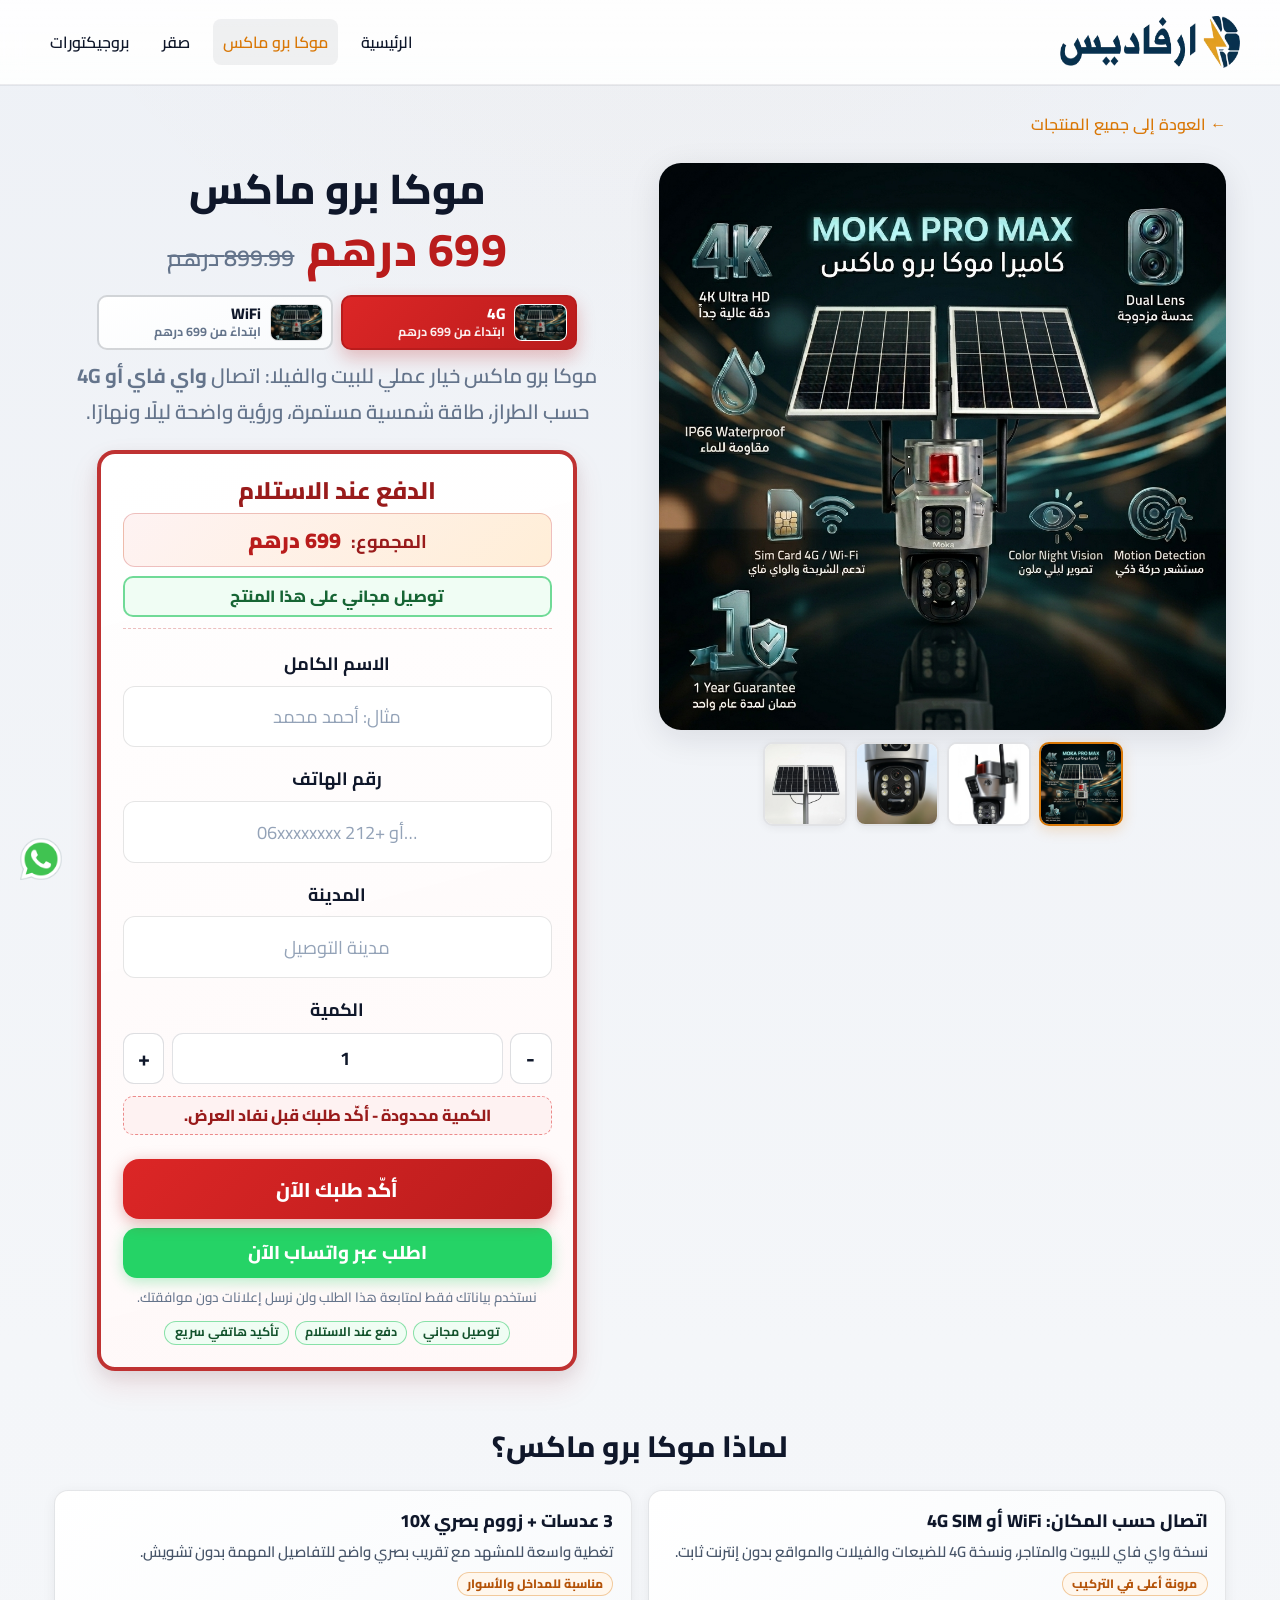
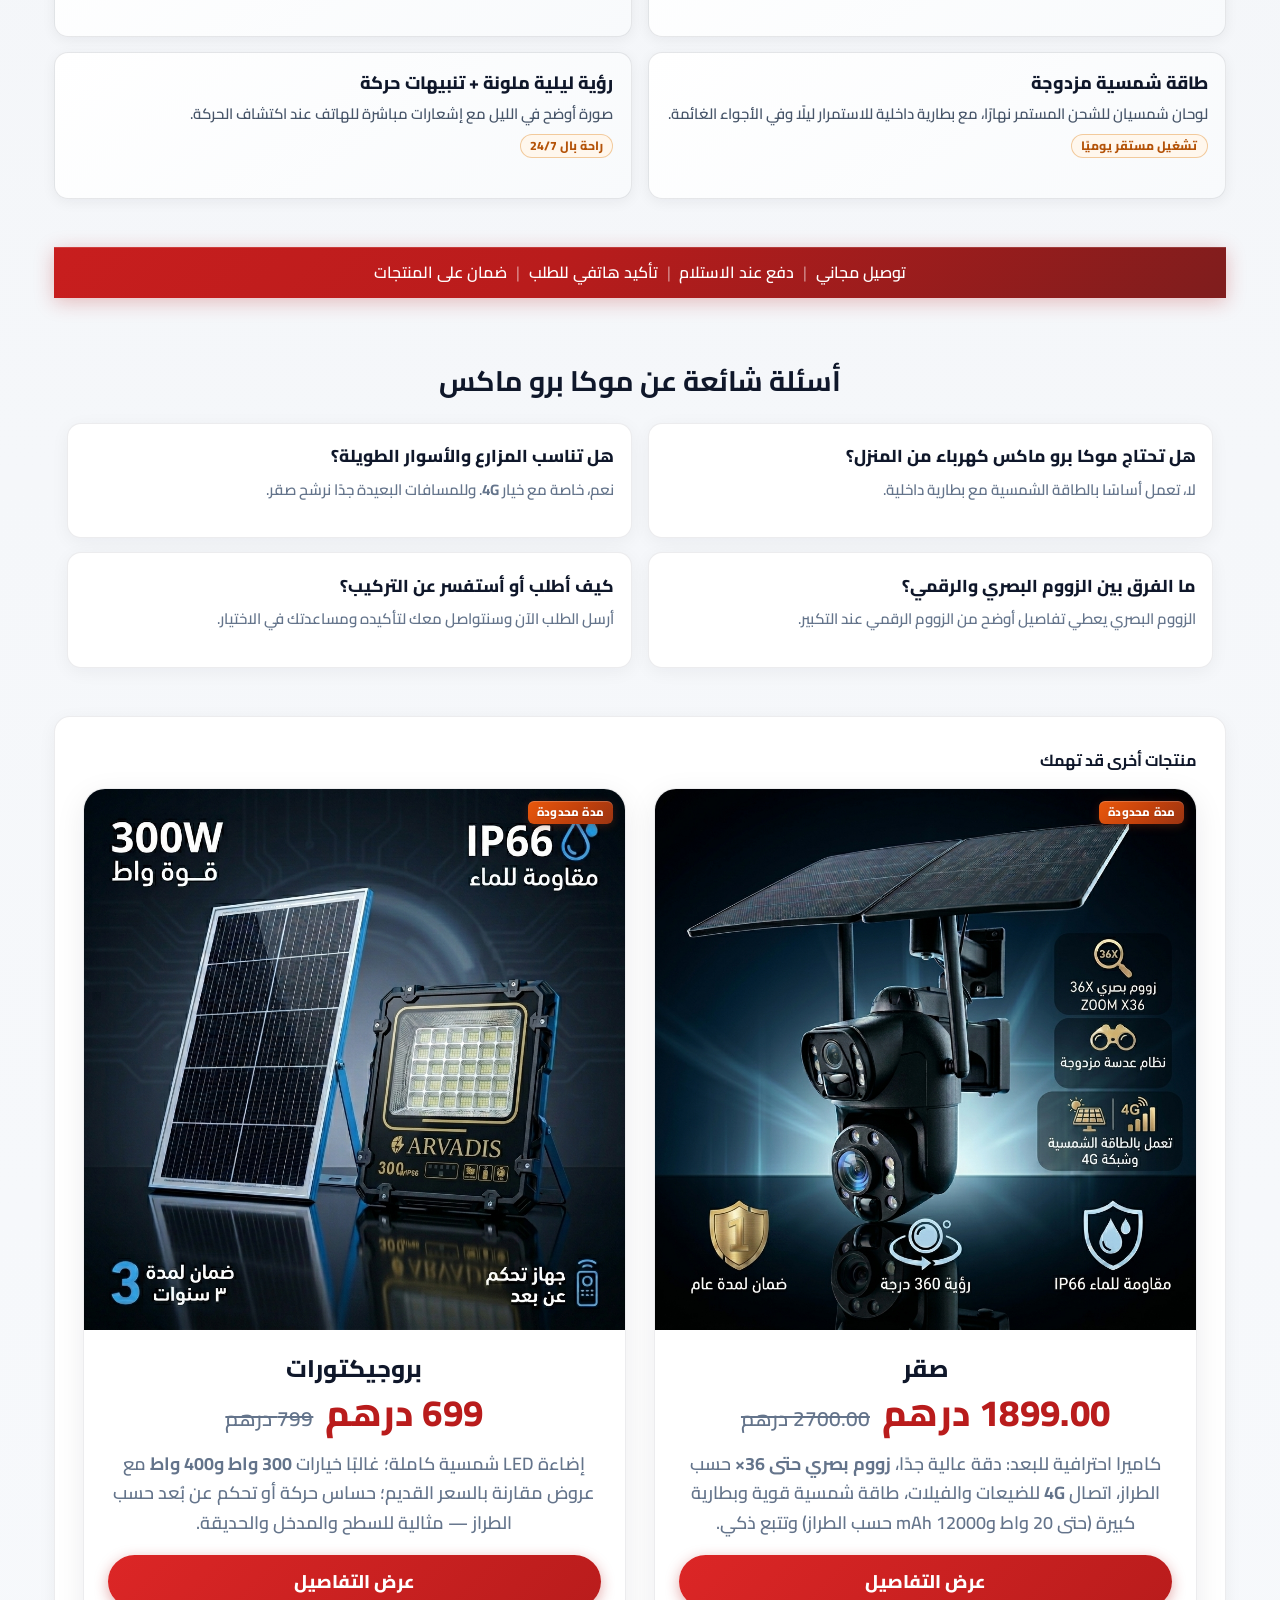
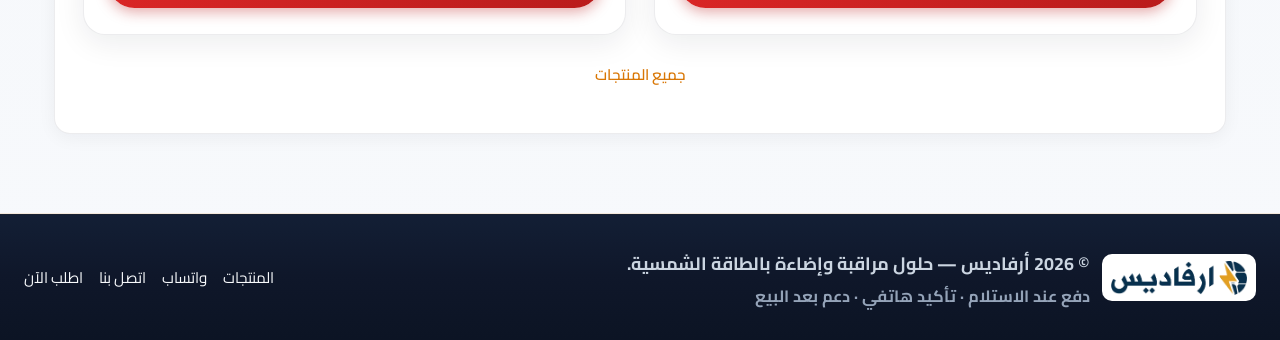
==== commit fcc76b27: "Switch product label and details from WiFi to 4G" ====
--- a/moka.html
+++ b/moka.html
@@ -129,11 +129,40 @@
                   data-moka-variant
                   data-current="699"
                   data-compare="899.99"
+                  data-product-label="موكا برو ماكس — 4G"
+                  data-wa-href="https://wa.me/212691575625?text=%D9%85%D8%B1%D8%AD%D8%A8%D9%8B%D8%A7%D8%8C%20%D8%A3%D8%B1%D9%8A%D8%AF%20%D8%B7%D9%84%D8%A8%20%D9%85%D9%88%D9%83%D8%A7%20%D8%A8%D8%B1%D9%88%20%D9%85%D8%A7%D9%83%D8%B3%204G%20%D9%85%D9%86%20%D8%A3%D8%B1%D9%81%D8%A7%D8%AF%D9%8A%D8%B3.%20%D8%A7%D9%84%D8%B1%D8%AC%D8%A7%D8%A1%20%D8%AA%D8%A3%D9%83%D9%8A%D8%AF%20%D8%A7%D9%84%D8%B3%D8%B9%D8%B1%20%D9%88%D8%A7%D9%84%D8%AA%D9%88%D8%B5%D9%8A%D9%84."
+                  data-image-src="img/Moka Pro Max/MOKA.webp"
+                  data-image-alt="موكا برو ماكس 4G"
+                  checked
+                />
+                <span class="projector-picker__text">
+                  <img
+                    class="projector-picker__thumb"
+                    src="img/Moka Pro Max/MOKA.webp"
+                    alt=""
+                    width="84"
+                    height="58"
+                    loading="lazy"
+                    decoding="async"
+                  />
+                  <span class="projector-picker__meta">
+                    <span class="projector-picker__label">4G</span>
+                    <span class="projector-picker__sub">ابتداءً من 699 درهم</span>
+                  </span>
+                </span>
+              </label>
+              <label class="projector-picker__btn">
+                <input
+                  class="projector-picker__input"
+                  type="radio"
+                  name="moka-variant-main"
+                  data-moka-variant
+                  data-current="699"
+                  data-compare="899.99"
                   data-product-label="موكا برو ماكس — WiFi"
                   data-wa-href="https://wa.me/212691575625?text=%D9%85%D8%B1%D8%AD%D8%A8%D9%8B%D8%A7%D8%8C%20%D8%A3%D8%B1%D9%8A%D8%AF%20%D8%B7%D9%84%D8%A8%20%D9%85%D9%88%D9%83%D8%A7%20%D8%A8%D8%B1%D9%88%20%D9%85%D8%A7%D9%83%D8%B3%20WiFi%20%D9%85%D9%86%20%D8%A3%D8%B1%D9%81%D8%A7%D8%AF%D9%8A%D8%B3.%20%D8%A7%D9%84%D8%B1%D8%AC%D8%A7%D8%A1%20%D8%AA%D8%A3%D9%83%D9%8A%D8%AF%20%D8%A7%D9%84%D8%B3%D8%B9%D8%B1%20%D9%88%D8%A7%D9%84%D8%AA%D9%88%D8%B5%D9%8A%D9%84."
                   data-image-src="img/Moka Pro Max/MOKA.webp"
                   data-image-alt="موكا برو ماكس واي فاي"
-                  checked
                 />
                 <span class="projector-picker__text">
                   <img
@@ -151,35 +180,6 @@
                   </span>
                 </span>
               </label>
-              <label class="projector-picker__btn">
-                <input
-                  class="projector-picker__input"
-                  type="radio"
-                  name="moka-variant-main"
-                  data-moka-variant
-                  data-current="699"
-                  data-compare="899.99"
-                  data-product-label="موكا برو ماكس — 4G"
-                  data-wa-href="https://wa.me/212691575625?text=%D9%85%D8%B1%D8%AD%D8%A8%D9%8B%D8%A7%D8%8C%20%D8%A3%D8%B1%D9%8A%D8%AF%20%D8%B7%D9%84%D8%A8%20%D9%85%D9%88%D9%83%D8%A7%20%D8%A8%D8%B1%D9%88%20%D9%85%D8%A7%D9%83%D8%B3%204G%20%D9%85%D9%86%20%D8%A3%D8%B1%D9%81%D8%A7%D8%AF%D9%8A%D8%B3.%20%D8%A7%D9%84%D8%B1%D8%AC%D8%A7%D8%A1%20%D8%AA%D8%A3%D9%83%D9%8A%D8%AF%20%D8%A7%D9%84%D8%B3%D8%B9%D8%B1%20%D9%88%D8%A7%D9%84%D8%AA%D9%88%D8%B5%D9%8A%D9%84."
-                  data-image-src="img/Moka Pro Max/MOKA.webp"
-                  data-image-alt="موكا برو ماكس 4G"
-                />
-                <span class="projector-picker__text">
-                  <img
-                    class="projector-picker__thumb"
-                    src="img/Moka Pro Max/MOKA.webp"
-                    alt=""
-                    width="84"
-                    height="58"
-                    loading="lazy"
-                    decoding="async"
-                  />
-                  <span class="projector-picker__meta">
-                    <span class="projector-picker__label">4G</span>
-                    <span class="projector-picker__sub">ابتداءً من 699 درهم</span>
-                  </span>
-                </span>
-              </label>
             </fieldset>
             <p class="landing-hero__lead">
               موكا برو ماكس خيار عملي للبيت والفيلا: اتصال <strong>واي فاي أو 4G</strong>
@@ -201,7 +201,7 @@
                       املأ البيانات وسنتصل بك سريعًا لتأكيد الطلب. الدفع عند الاستلام.
                     </p>
                   </div>
-                  <input type="hidden" name="product" value="موكا برو ماكس — WiFi" />
+                  <input type="hidden" name="product" value="موكا برو ماكس — 4G" />
                   <div class="cod-form__fields">
                     <label class="cod-form__label">
                       <span class="cod-form__label-row">
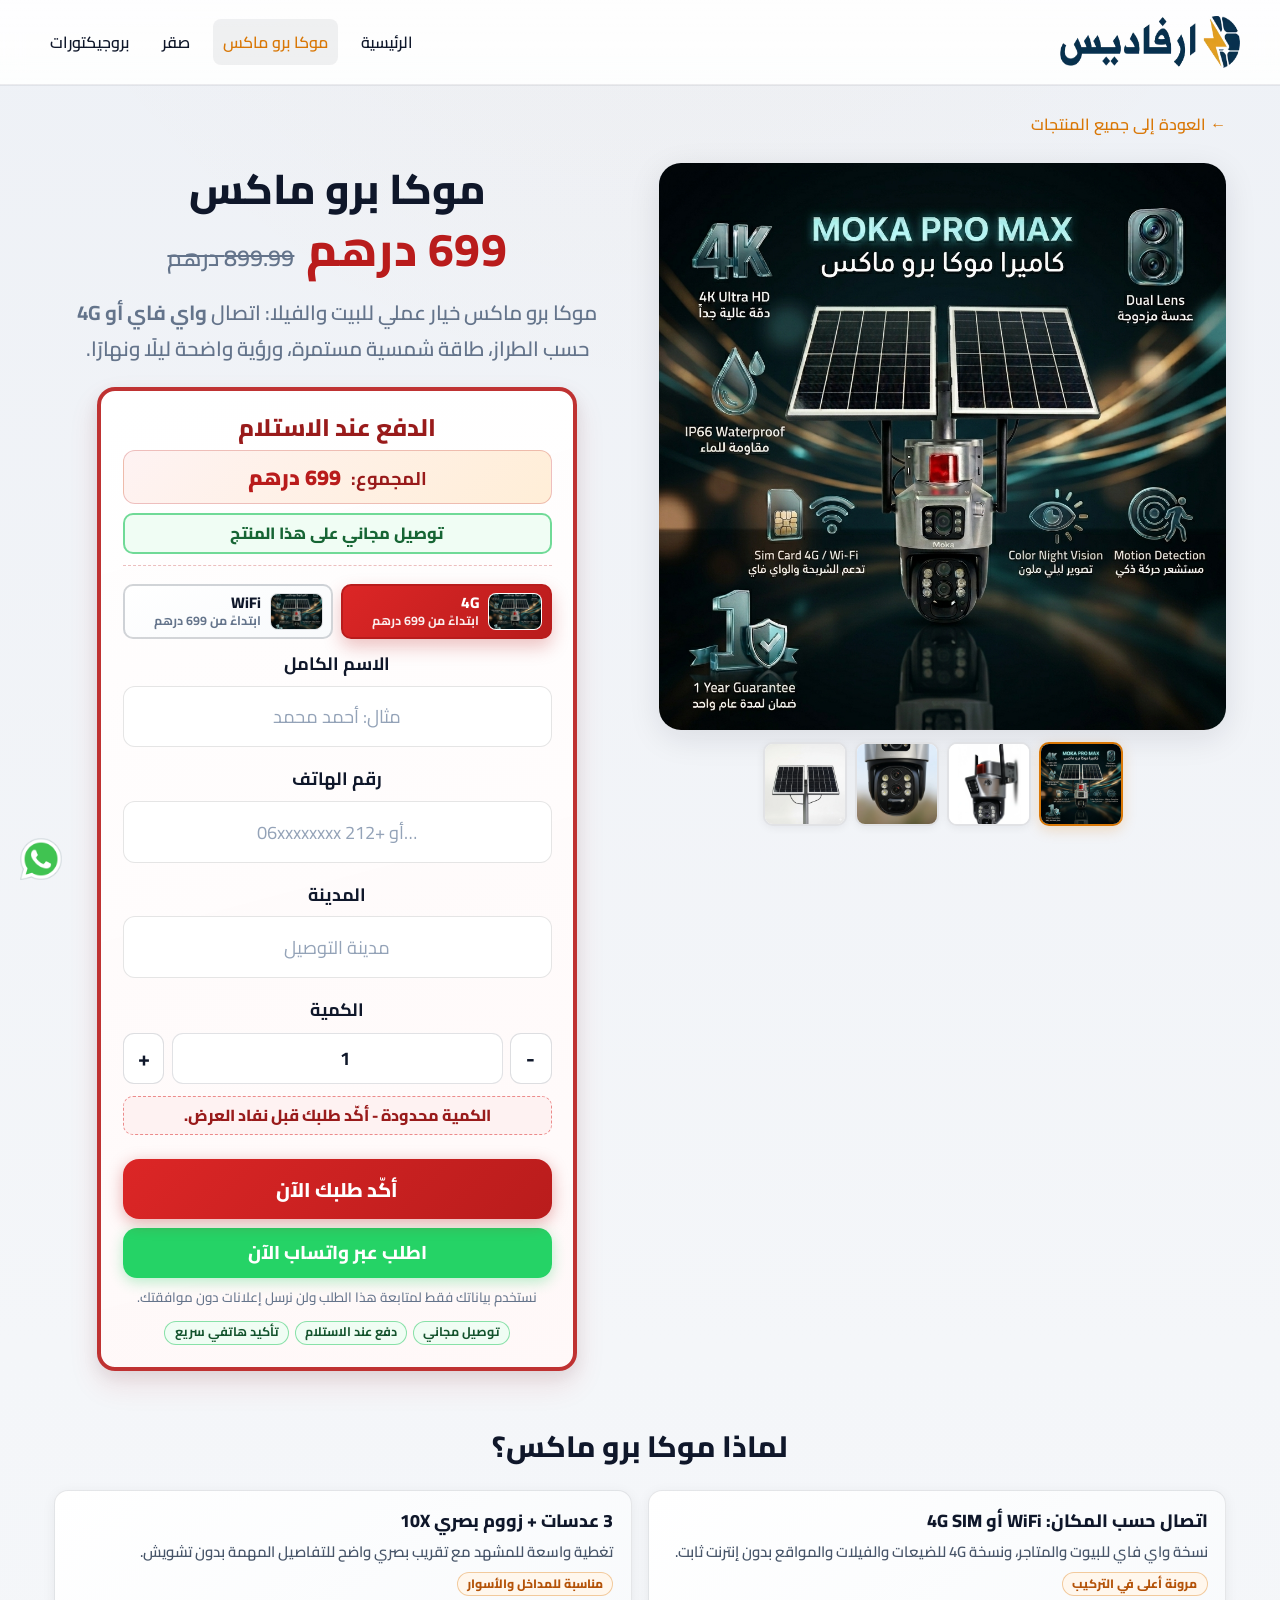
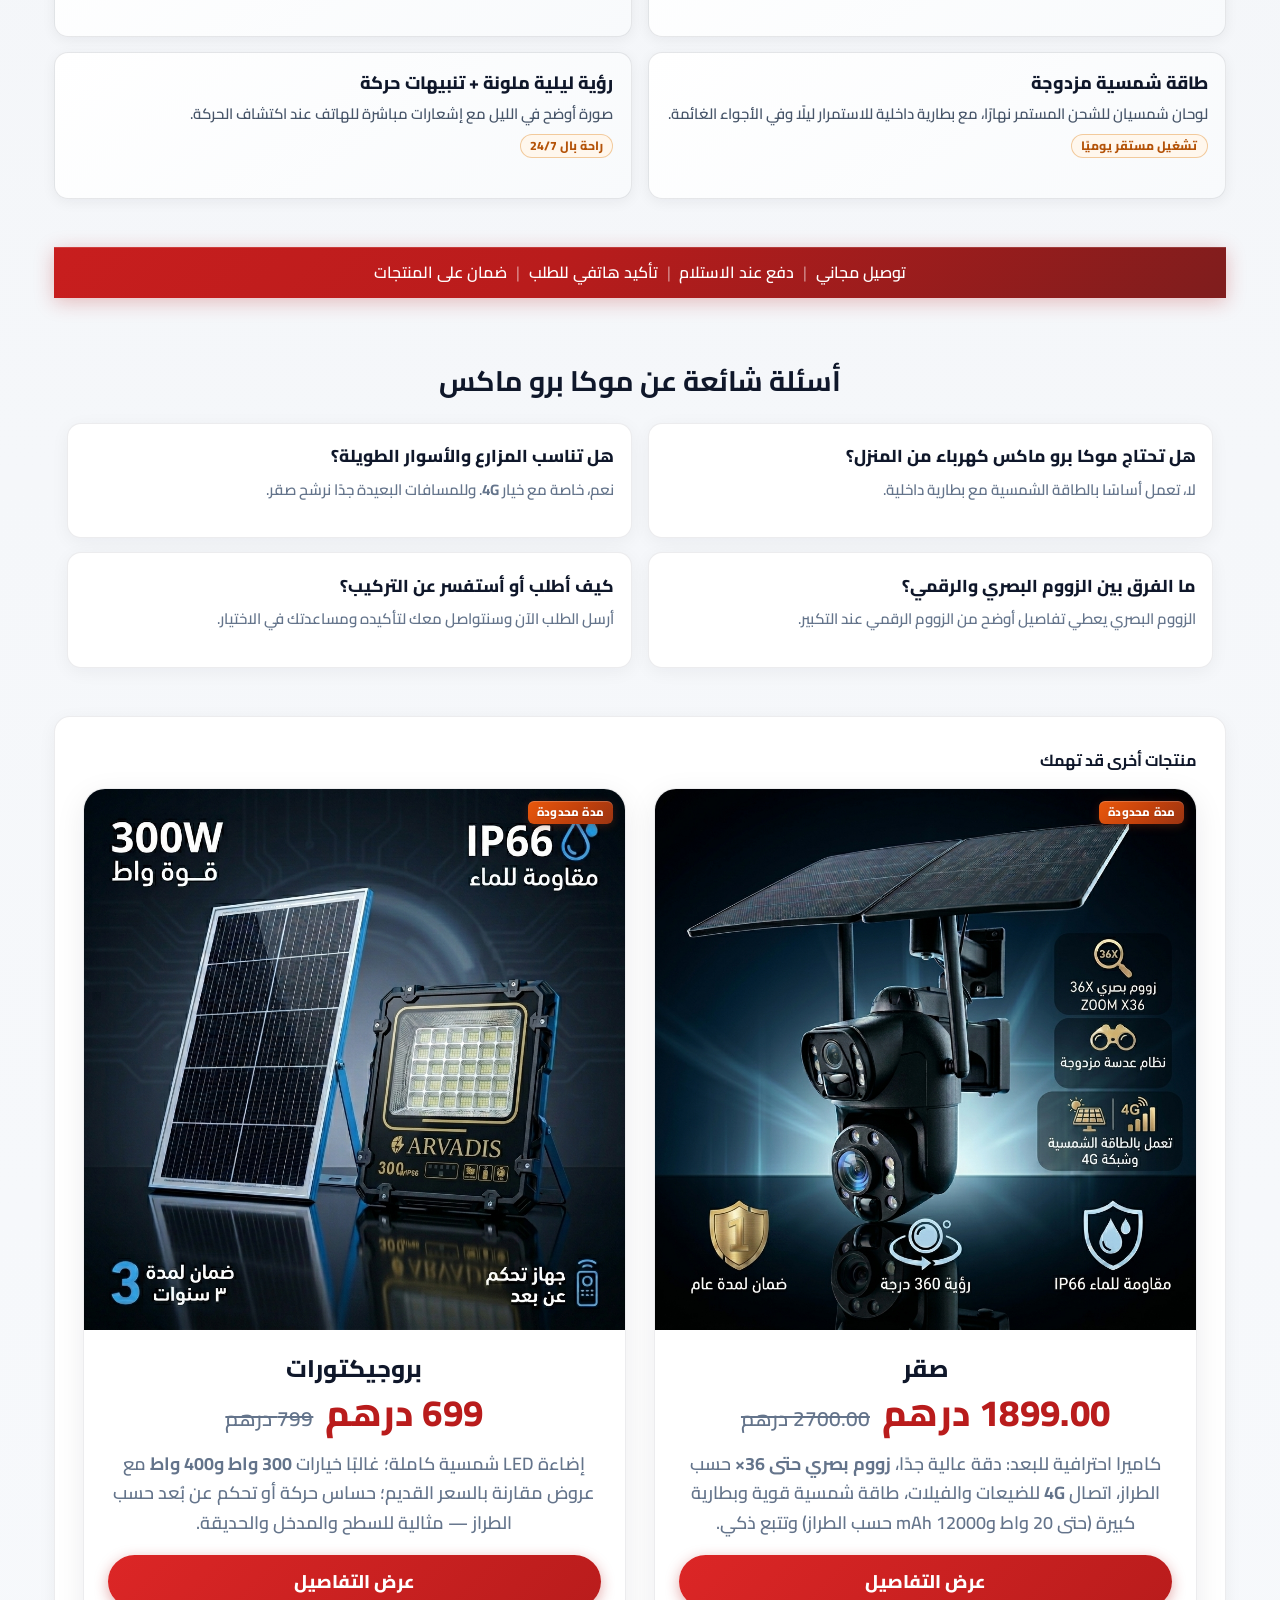
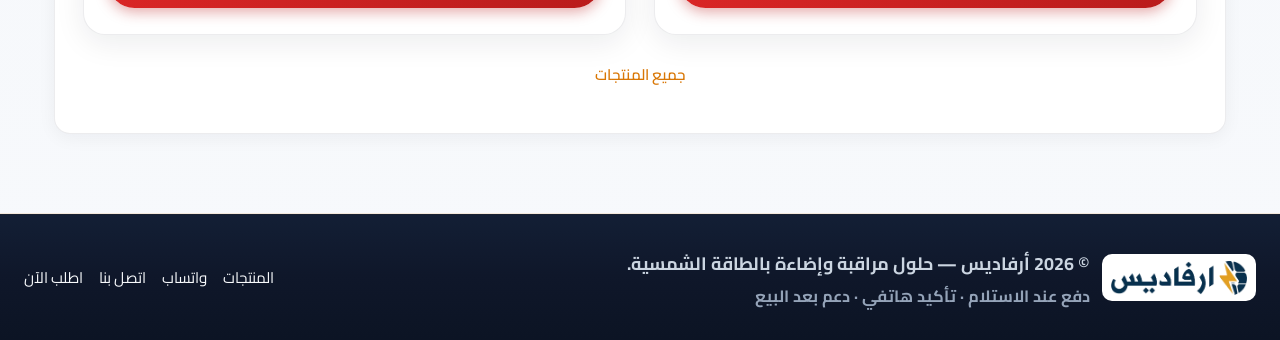
==== commit a0413a87: "Refactor moka.html to update projector options" ====
--- a/moka.html
+++ b/moka.html
@@ -119,68 +119,6 @@
               <span class="product-card__price-compare"
                 ><span data-moka-compare dir="ltr">899.99</span>&nbsp;درهم</span>
             </p>
-            <fieldset class="projector-picker__row">
-              <legend class="visually-hidden">نوع موكا برو ماكس</legend>
-              <label class="projector-picker__btn is-active">
-                <input
-                  class="projector-picker__input"
-                  type="radio"
-                  name="moka-variant-main"
-                  data-moka-variant
-                  data-current="699"
-                  data-compare="899.99"
-                  data-product-label="موكا برو ماكس — 4G"
-                  data-wa-href="https://wa.me/212691575625?text=%D9%85%D8%B1%D8%AD%D8%A8%D9%8B%D8%A7%D8%8C%20%D8%A3%D8%B1%D9%8A%D8%AF%20%D8%B7%D9%84%D8%A8%20%D9%85%D9%88%D9%83%D8%A7%20%D8%A8%D8%B1%D9%88%20%D9%85%D8%A7%D9%83%D8%B3%204G%20%D9%85%D9%86%20%D8%A3%D8%B1%D9%81%D8%A7%D8%AF%D9%8A%D8%B3.%20%D8%A7%D9%84%D8%B1%D8%AC%D8%A7%D8%A1%20%D8%AA%D8%A3%D9%83%D9%8A%D8%AF%20%D8%A7%D9%84%D8%B3%D8%B9%D8%B1%20%D9%88%D8%A7%D9%84%D8%AA%D9%88%D8%B5%D9%8A%D9%84."
-                  data-image-src="img/Moka Pro Max/MOKA.webp"
-                  data-image-alt="موكا برو ماكس 4G"
-                  checked
-                />
-                <span class="projector-picker__text">
-                  <img
-                    class="projector-picker__thumb"
-                    src="img/Moka Pro Max/MOKA.webp"
-                    alt=""
-                    width="84"
-                    height="58"
-                    loading="lazy"
-                    decoding="async"
-                  />
-                  <span class="projector-picker__meta">
-                    <span class="projector-picker__label">4G</span>
-                    <span class="projector-picker__sub">ابتداءً من 699 درهم</span>
-                  </span>
-                </span>
-              </label>
-              <label class="projector-picker__btn">
-                <input
-                  class="projector-picker__input"
-                  type="radio"
-                  name="moka-variant-main"
-                  data-moka-variant
-                  data-current="699"
-                  data-compare="899.99"
-                  data-product-label="موكا برو ماكس — WiFi"
-                  data-wa-href="https://wa.me/212691575625?text=%D9%85%D8%B1%D8%AD%D8%A8%D9%8B%D8%A7%D8%8C%20%D8%A3%D8%B1%D9%8A%D8%AF%20%D8%B7%D9%84%D8%A8%20%D9%85%D9%88%D9%83%D8%A7%20%D8%A8%D8%B1%D9%88%20%D9%85%D8%A7%D9%83%D8%B3%20WiFi%20%D9%85%D9%86%20%D8%A3%D8%B1%D9%81%D8%A7%D8%AF%D9%8A%D8%B3.%20%D8%A7%D9%84%D8%B1%D8%AC%D8%A7%D8%A1%20%D8%AA%D8%A3%D9%83%D9%8A%D8%AF%20%D8%A7%D9%84%D8%B3%D8%B9%D8%B1%20%D9%88%D8%A7%D9%84%D8%AA%D9%88%D8%B5%D9%8A%D9%84."
-                  data-image-src="img/Moka Pro Max/MOKA.webp"
-                  data-image-alt="موكا برو ماكس واي فاي"
-                />
-                <span class="projector-picker__text">
-                  <img
-                    class="projector-picker__thumb"
-                    src="img/Moka Pro Max/MOKA.webp"
-                    alt=""
-                    width="84"
-                    height="58"
-                    loading="lazy"
-                    decoding="async"
-                  />
-                  <span class="projector-picker__meta">
-                    <span class="projector-picker__label">WiFi</span>
-                    <span class="projector-picker__sub">ابتداءً من 699 درهم</span>
-                  </span>
-                </span>
-              </label>
-            </fieldset>
             <p class="landing-hero__lead">
               موكا برو ماكس خيار عملي للبيت والفيلا: اتصال <strong>واي فاي أو 4G</strong>
               حسب الطراز، طاقة شمسية مستمرة، ورؤية واضحة ليلًا ونهارًا.
@@ -202,6 +140,68 @@
                     </p>
                   </div>
                   <input type="hidden" name="product" value="موكا برو ماكس — 4G" />
+                  <fieldset class="projector-picker__row">
+                    <legend class="visually-hidden">نوع موكا برو ماكس</legend>
+                    <label class="projector-picker__btn is-active">
+                      <input
+                        class="projector-picker__input"
+                        type="radio"
+                        name="moka-variant-main"
+                        data-moka-variant
+                        data-current="699"
+                        data-compare="899.99"
+                        data-product-label="موكا برو ماكس — 4G"
+                        data-wa-href="https://wa.me/212691575625?text=%D9%85%D8%B1%D8%AD%D8%A8%D9%8B%D8%A7%D8%8C%20%D8%A3%D8%B1%D9%8A%D8%AF%20%D8%B7%D9%84%D8%A8%20%D9%85%D9%88%D9%83%D8%A7%20%D8%A8%D8%B1%D9%88%20%D9%85%D8%A7%D9%83%D8%B3%204G%20%D9%85%D9%86%20%D8%A3%D8%B1%D9%81%D8%A7%D8%AF%D9%8A%D8%B3.%20%D8%A7%D9%84%D8%B1%D8%AC%D8%A7%D8%A1%20%D8%AA%D8%A3%D9%83%D9%8A%D8%AF%20%D8%A7%D9%84%D8%B3%D8%B9%D8%B1%20%D9%88%D8%A7%D9%84%D8%AA%D9%88%D8%B5%D9%8A%D9%84."
+                        data-image-src="img/Moka Pro Max/MOKA.webp"
+                        data-image-alt="موكا برو ماكس 4G"
+                        checked
+                      />
+                      <span class="projector-picker__text">
+                        <img
+                          class="projector-picker__thumb"
+                          src="img/Moka Pro Max/MOKA.webp"
+                          alt=""
+                          width="84"
+                          height="58"
+                          loading="lazy"
+                          decoding="async"
+                        />
+                        <span class="projector-picker__meta">
+                          <span class="projector-picker__label">4G</span>
+                          <span class="projector-picker__sub">ابتداءً من 699 درهم</span>
+                        </span>
+                      </span>
+                    </label>
+                    <label class="projector-picker__btn">
+                      <input
+                        class="projector-picker__input"
+                        type="radio"
+                        name="moka-variant-main"
+                        data-moka-variant
+                        data-current="699"
+                        data-compare="899.99"
+                        data-product-label="موكا برو ماكس — WiFi"
+                        data-wa-href="https://wa.me/212691575625?text=%D9%85%D8%B1%D8%AD%D8%A8%D9%8B%D8%A7%D8%8C%20%D8%A3%D8%B1%D9%8A%D8%AF%20%D8%B7%D9%84%D8%A8%20%D9%85%D9%88%D9%83%D8%A7%20%D8%A8%D8%B1%D9%88%20%D9%85%D8%A7%D9%83%D8%B3%20WiFi%20%D9%85%D9%86%20%D8%A3%D8%B1%D9%81%D8%A7%D8%AF%D9%8A%D8%B3.%20%D8%A7%D9%84%D8%B1%D8%AC%D8%A7%D8%A1%20%D8%AA%D8%A3%D9%83%D9%8A%D8%AF%20%D8%A7%D9%84%D8%B3%D8%B9%D8%B1%20%D9%88%D8%A7%D9%84%D8%AA%D9%88%D8%B5%D9%8A%D9%84."
+                        data-image-src="img/Moka Pro Max/MOKA.webp"
+                        data-image-alt="موكا برو ماكس واي فاي"
+                      />
+                      <span class="projector-picker__text">
+                        <img
+                          class="projector-picker__thumb"
+                          src="img/Moka Pro Max/MOKA.webp"
+                          alt=""
+                          width="84"
+                          height="58"
+                          loading="lazy"
+                          decoding="async"
+                        />
+                        <span class="projector-picker__meta">
+                          <span class="projector-picker__label">WiFi</span>
+                          <span class="projector-picker__sub">ابتداءً من 699 درهم</span>
+                        </span>
+                      </span>
+                    </label>
+                  </fieldset>
                   <div class="cod-form__fields">
                     <label class="cod-form__label">
                       <span class="cod-form__label-row">
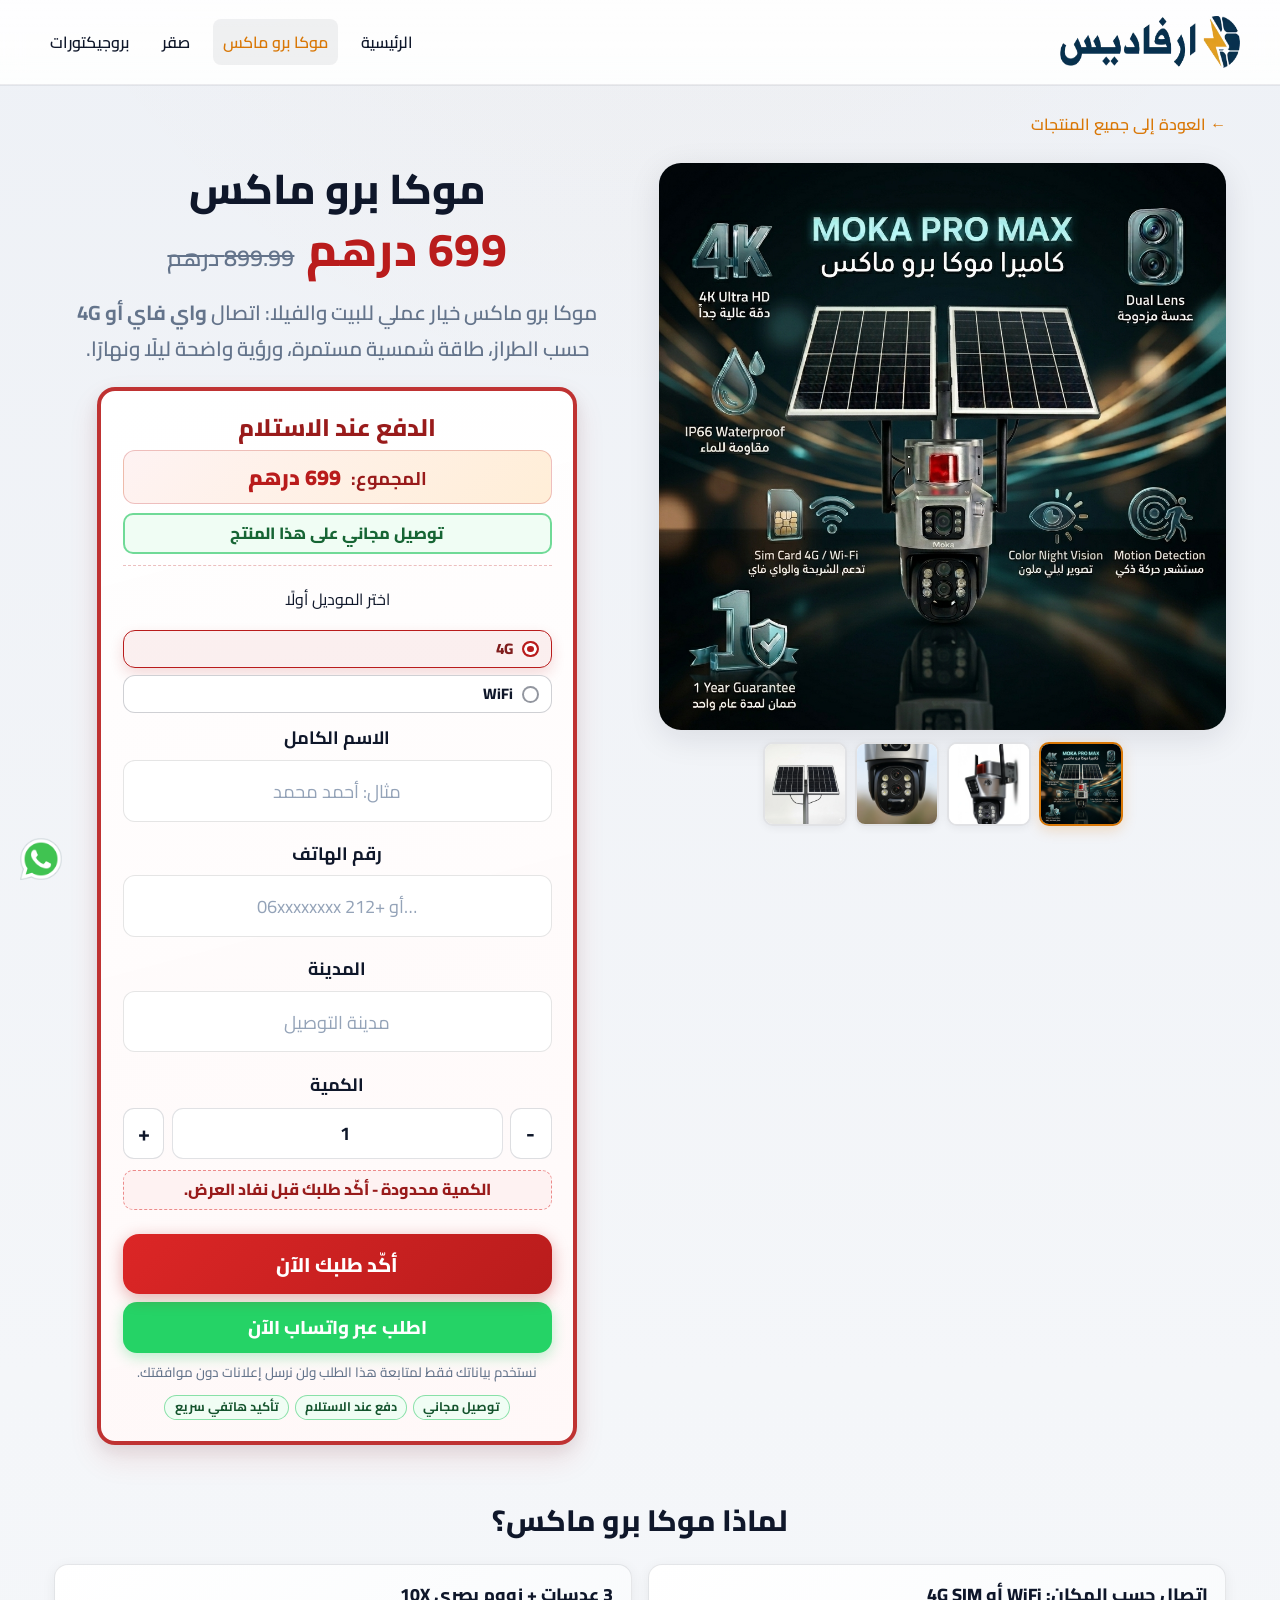
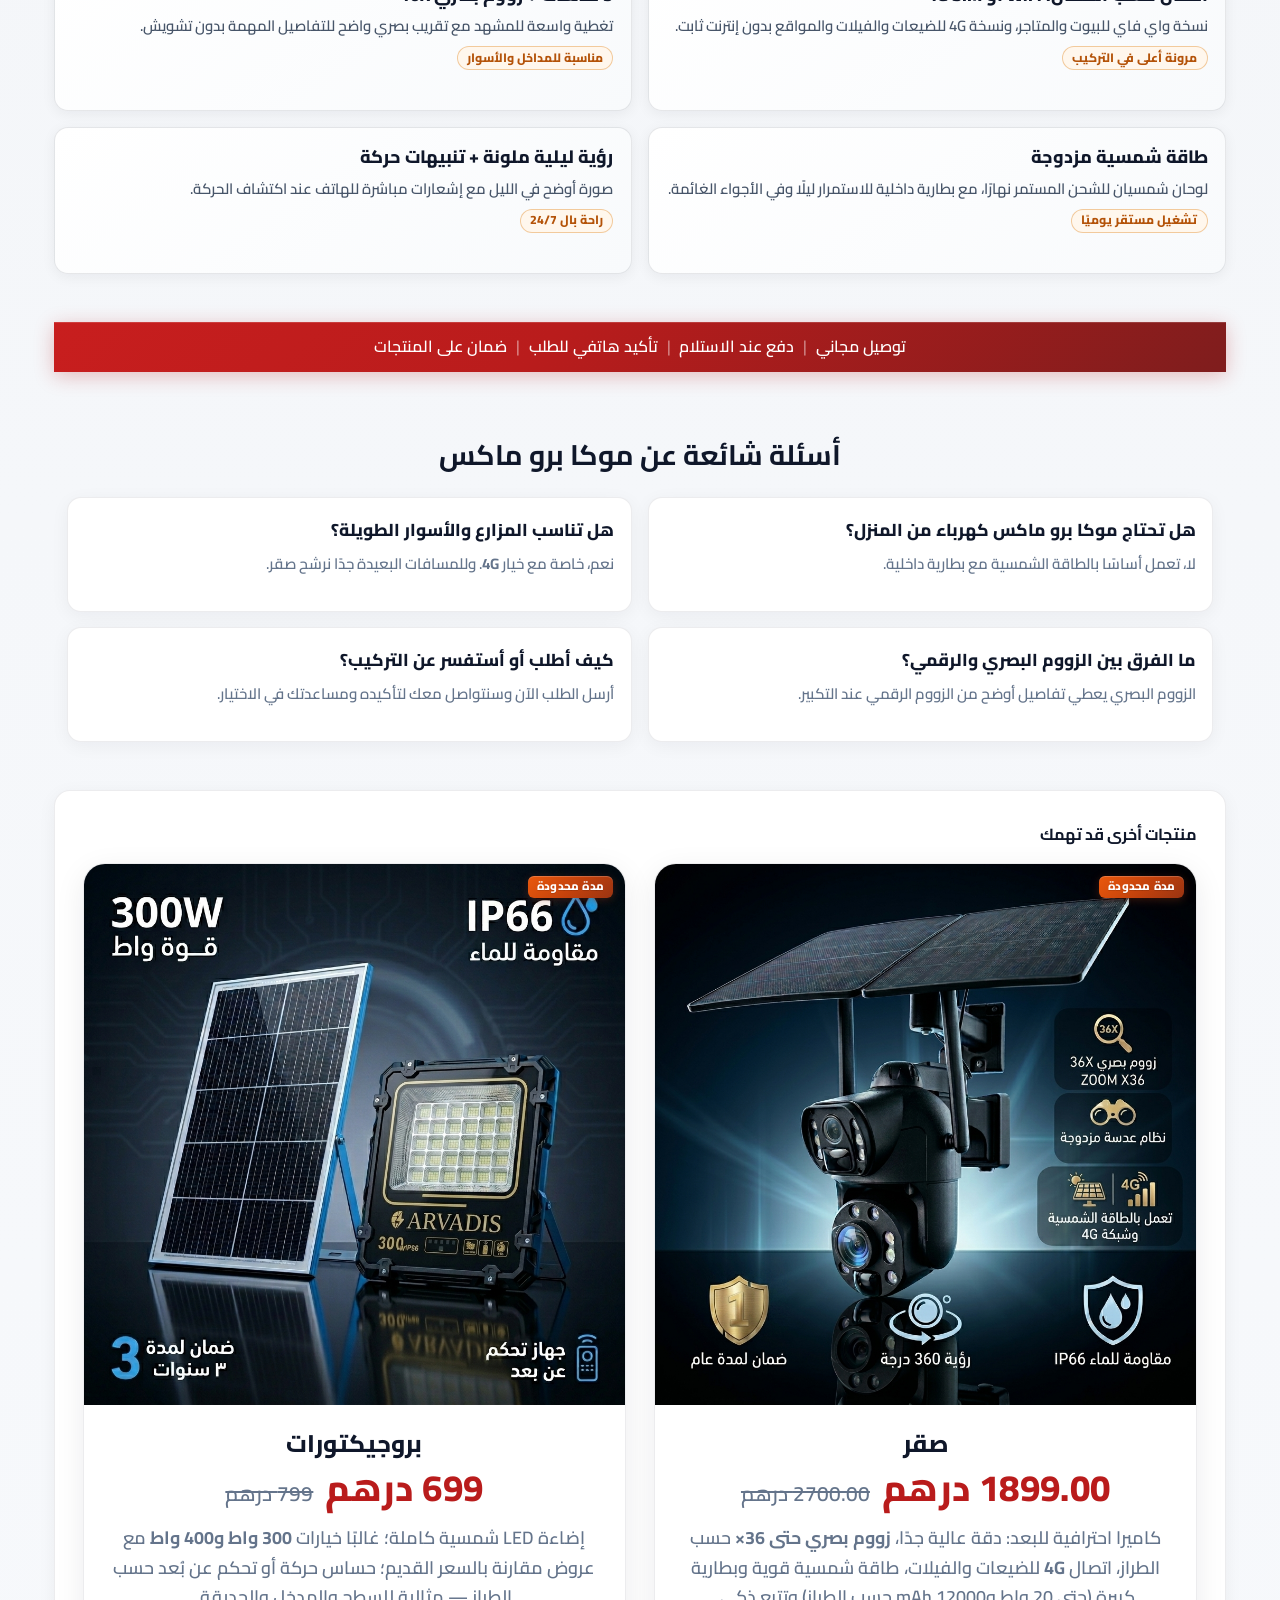
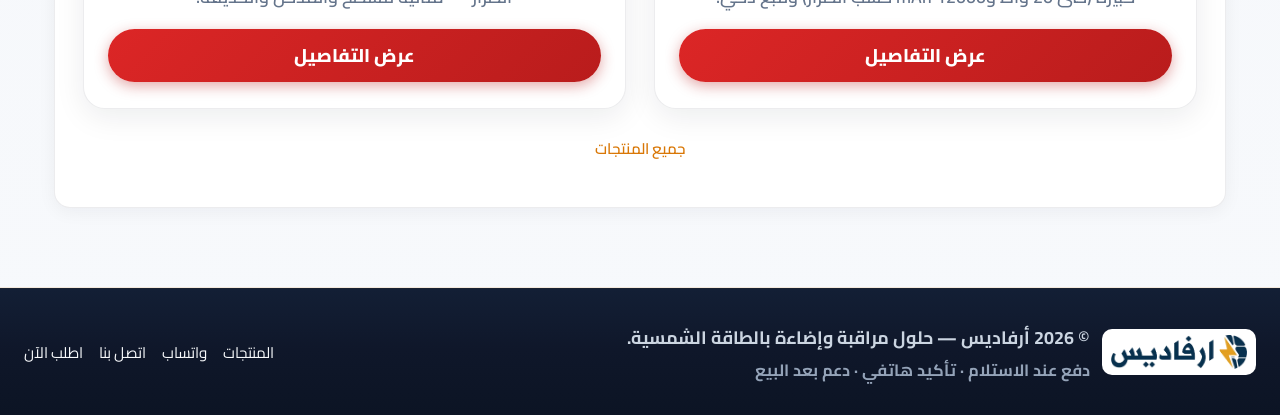
==== commit 314fcfb7: "Remove price details from projector selection Removed price information from the projector options." ====
--- a/moka.html
+++ b/moka.html
@@ -140,6 +140,7 @@
                     </p>
                   </div>
                   <input type="hidden" name="product" value="موكا برو ماكس — 4G" />
+                  <p class="variant-selector__title">اختر الموديل أولًا</p>
                   <fieldset class="projector-picker__row">
                     <legend class="visually-hidden">نوع موكا برو ماكس</legend>
                     <label class="projector-picker__btn is-active">
@@ -168,7 +169,6 @@
                         />
                         <span class="projector-picker__meta">
                           <span class="projector-picker__label">4G</span>
-                          <span class="projector-picker__sub">ابتداءً من 699 درهم</span>
                         </span>
                       </span>
                     </label>
@@ -197,7 +197,6 @@
                         />
                         <span class="projector-picker__meta">
                           <span class="projector-picker__label">WiFi</span>
-                          <span class="projector-picker__sub">ابتداءً من 699 درهم</span>
                         </span>
                       </span>
                     </label>
--- a/site.css
+++ b/site.css
@@ -857,8 +857,8 @@
 
       .projector-picker__row {
         display: flex;
-        flex-wrap: nowrap;
-        gap: 0.5rem;
+        flex-wrap: wrap;
+        gap: 0.45rem;
         margin-bottom: 0.65rem;
         padding: 0;
         border: 0;
@@ -868,55 +868,60 @@
 
       .projector-picker__btn {
         position: relative;
-        flex: 1 1 0;
+        flex: 1 1 100%;
         min-width: 0;
         margin: 0;
       }
 
       .projector-picker__input {
         position: absolute;
-        inline-size: 1px;
-        block-size: 1px;
-        opacity: 0;
-        pointer-events: none;
+        inset: 0;
+        margin: 0;
+        opacity: 0.0001;
+        cursor: pointer;
       }
 
       .projector-picker__text {
         display: flex;
         align-items: center;
-        gap: 0.55rem;
+        justify-content: flex-start;
+        gap: 0.6rem;
         width: 100%;
-        padding: 0.42rem 0.5rem;
-        font-family: "Cairo", sans-serif;
-        font-weight: 600;
-        font-size: 0.9rem;
+        padding: 0.56rem 0.72rem;
+        font-family: "Cairo", sans-serif;
+        font-weight: 700;
+        font-size: 0.95rem;
         color: var(--text);
-        background: linear-gradient(160deg, #fff 0%, #f8fafc 100%);
-        border: 2px solid rgba(15, 23, 42, 0.18);
-        border-radius: 10px;
+        background: #fff;
+        border: 1px solid rgba(15, 23, 42, 0.2);
+        border-radius: 12px;
         cursor: pointer;
         transition:
           border-color 0.15s ease,
           background 0.15s ease,
           color 0.15s ease,
-          box-shadow 0.15s ease,
-          transform 0.15s ease;
+          box-shadow 0.15s ease;
+      }
+
+      .projector-picker__text::before {
+        content: "";
+        width: 1.05rem;
+        height: 1.05rem;
+        border-radius: 50%;
+        border: 2px solid rgba(15, 23, 42, 0.45);
+        background: #fff;
+        box-shadow: inset 0 0 0 3px #fff;
+        flex-shrink: 0;
+        transition: border-color 0.15s ease, box-shadow 0.15s ease, background 0.15s ease;
       }
 
       .projector-picker__btn:hover .projector-picker__text {
-        border-color: rgba(185, 28, 28, 0.45);
-        box-shadow: 0 6px 14px rgba(15, 23, 42, 0.08);
-        transform: translateY(-1px);
+        border-color: rgba(185, 28, 28, 0.4);
+        box-shadow: 0 4px 12px rgba(15, 23, 42, 0.06);
       }
 
       .projector-picker__thumb {
-        width: 3.35rem;
-        height: 2.35rem;
-        border-radius: 8px;
-        border: 1px solid rgba(15, 23, 42, 0.12);
-        object-fit: cover;
-        background: #fff;
-        flex-shrink: 0;
+        display: none;
       }
 
       .projector-picker__meta {
@@ -927,32 +932,34 @@
       }
 
       .projector-picker__label {
-        font-size: 0.96rem;
+        font-size: 0.95rem;
         font-weight: 800;
         line-height: 1.2;
       }
 
       .projector-picker__sub {
-        margin-top: 0.1rem;
-        font-size: 0.78rem;
+        margin-top: 0.08rem;
+        font-size: 0.75rem;
         font-weight: 700;
         color: #64748b;
         line-height: 1.2;
       }
 
       .projector-picker__btn.is-active .projector-picker__text {
-        color: #fff;
-        background: linear-gradient(135deg, #dc2626, #b91c1c);
+        color: #7f1d1d;
+        background: rgba(185, 28, 28, 0.06);
         border-color: #b91c1c;
-        box-shadow: 0 8px 18px rgba(185, 28, 28, 0.26);
+        box-shadow: 0 6px 14px rgba(185, 28, 28, 0.16);
       }
 
       .projector-picker__btn.is-active .projector-picker__sub {
-        color: rgba(255, 255, 255, 0.92);
-      }
-
-      .projector-picker__btn.is-active .projector-picker__thumb {
-        border-color: rgba(255, 255, 255, 0.72);
+        color: #991b1b;
+      }
+
+      .projector-picker__btn.is-active .projector-picker__text::before {
+        border-color: #b91c1c;
+        background: #b91c1c;
+        box-shadow: inset 0 0 0 3px #fff;
       }
 
       .projector-picker__input:focus-visible + .projector-picker__text {
